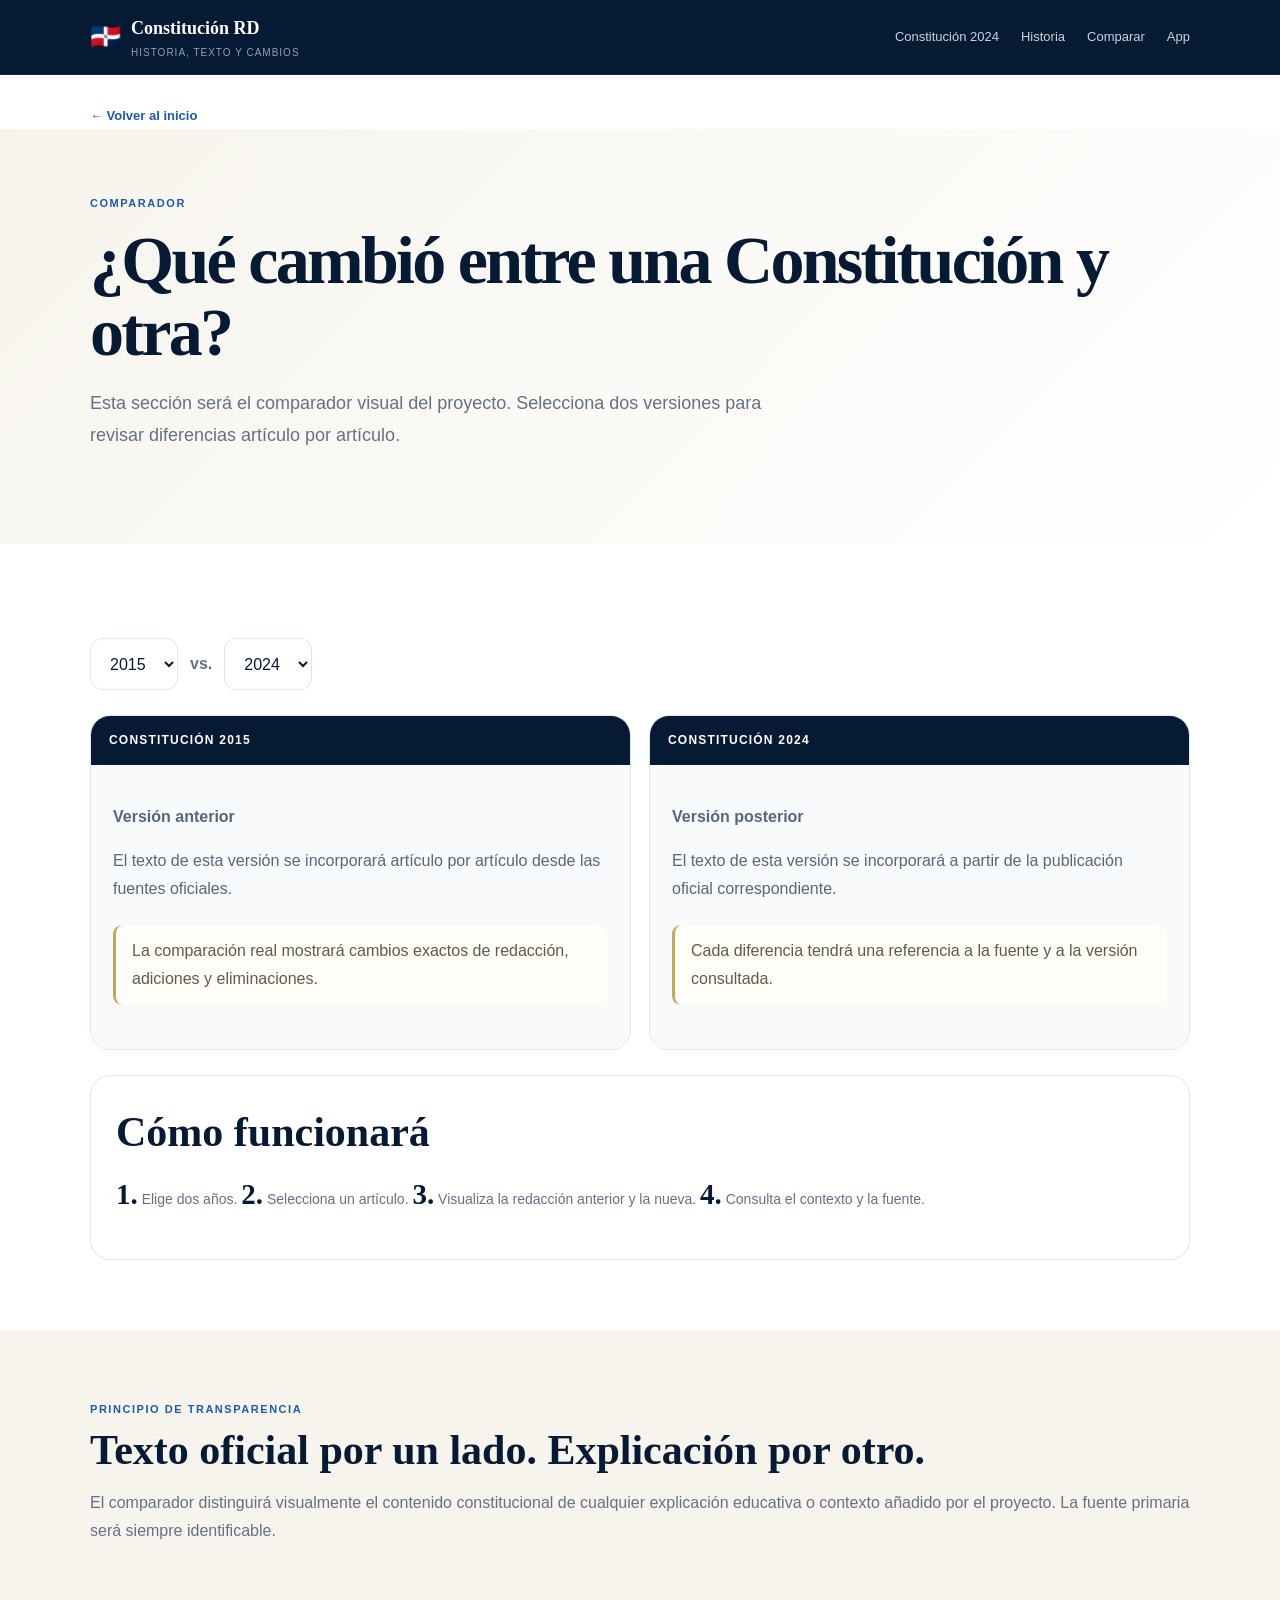
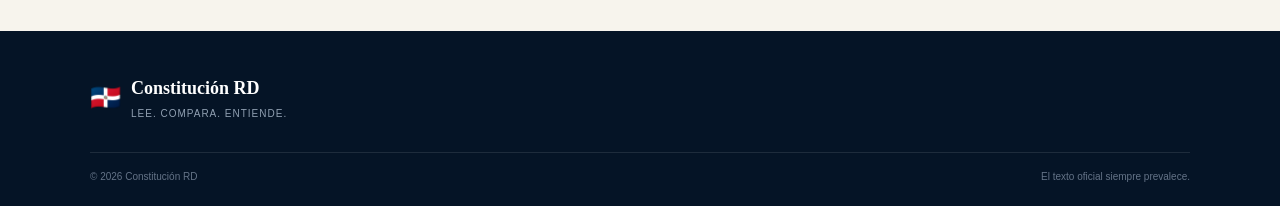
==== comparar/index.html @ 143927f1 "feat: add constitution comparison page" ====
<!doctype html><html lang="es"><head><meta charset="utf-8"><meta name="viewport" content="width=device-width,initial-scale=1"><meta name="description" content="Compara versiones de la Constitución dominicana y descubre cómo han cambiado sus artículos."><meta name="theme-color" content="#071a33"><link rel="icon" href="/favicon.svg"><link rel="manifest" href="/site.webmanifest"><link rel="stylesheet" href="/styles.css"><title>Comparar Constituciones | Constitución RD</title></head><body><header class="top"><div class="wrap bar"><a class="brand" href="/"><span class="flag">🇩🇴</span><span><strong>Constitución RD</strong><small>Historia, texto y cambios</small></span></a><nav class="nav"><a href="/constitucion/2024/">Constitución 2024</a><a href="/historia/">Historia</a><a href="/comparar/">Comparar</a><a href="/app/">App</a></nav></div></header><main><div class="wrap"><a class="back" href="/">← Volver al inicio</a></div><section class="hero"><div class="wrap"><div class="ey">Comparador</div><h1>¿Qué cambió entre una Constitución y otra?</h1><p>Esta sección será el comparador visual del proyecto. Selecciona dos versiones para revisar diferencias artículo por artículo.</p></div></section><section class="section"><div class="wrap"><div class="toolbar"><select class="select" id="a"><option>2015</option><option>2010</option><option>1994</option><option>1966</option><option>1963</option><option>1858</option><option>1844</option></select><span style="padding:12px 2px;font-weight:800;color:#667085">vs.</span><select class="select" id="b"><option>2024</option><option>2015</option><option>2010</option><option>1994</option><option>1966</option><option>1963</option><option>1858</option><option>1844</option></select></div><div class="compare"><article class="pane"><h3 id="ha">Constitución 2015</h3><div class="body"><p><strong>Versión anterior</strong></p><p>El texto de esta versión se incorporará artículo por artículo desde las fuentes oficiales.</p><div class="diffnote">La comparación real mostrará cambios exactos de redacción, adiciones y eliminaciones.</div></div></article><article class="pane"><h3 id="hb">Constitución 2024</h3><div class="body"><p><strong>Versión posterior</strong></p><p>El texto de esta versión se incorporará a partir de la publicación oficial correspondiente.</p><div class="diffnote">Cada diferencia tendrá una referencia a la fuente y a la versión consultada.</div></div></article></div><div class="card"><h2>Cómo funcionará</h2><p><strong>1.</strong> Elige dos años. <strong>2.</strong> Selecciona un artículo. <strong>3.</strong> Visualiza la redacción anterior y la nueva. <strong>4.</strong> Consulta el contexto y la fuente.</p></div></div></section><section class="section soft"><div class="wrap"><div class="ey">Principio de transparencia</div><h2>Texto oficial por un lado. Explicación por otro.</h2><p class="muted">El comparador distinguirá visualmente el contenido constitucional de cualquier explicación educativa o contexto añadido por el proyecto. La fuente primaria será siempre identificable.</p></div></section></main><footer class="footer"><div class="wrap"><div class="brand"><span class="flag">🇩🇴</span><span><strong>Constitución RD</strong><small>Lee. Compara. Entiende.</small></span></div><div class="footline"><span>© 2026 Constitución RD</span><span>El texto oficial siempre prevalece.</span></div></div></footer><script>const a=document.getElementById('a'),b=document.getElementById('b'),ha=document.getElementById('ha'),hb=document.getElementById('hb');function sync(){ha.textContent='Constitución '+a.value;hb.textContent='Constitución '+b.value}a.onchange=sync;b.onchange=sync;</script></body></html>
---- styles.css ----
:root{--n:#071a33;--b:#1e5aa8;--r:#c92334;--c:#f7f4ed;--i:#152033;--m:#667085;--l:#dfe5ec;--g:#c9a45b}*{box-sizing:border-box}html{scroll-behavior:smooth}body{margin:0;color:var(--i);font:16px/1.75 Arial,Helvetica,sans-serif;background:#fff}a{color:inherit}.wrap{width:min(1100px,calc(100% - 36px));margin:auto}.top{background:var(--n);color:#fff;border-bottom:1px solid rgba(255,255,255,.08)}.bar{height:74px;display:flex;align-items:center;gap:22px}.brand{display:flex;align-items:center;gap:10px;text-decoration:none;margin-right:auto}.brand .flag{font-size:25px}.brand strong{display:block;font-family:Georgia,serif;font-size:18px}.brand small{display:block;color:#91a0b2;font-size:10px;text-transform:uppercase;letter-spacing:.1em}.nav{display:flex;gap:22px;color:#cbd4df;font-size:13px}.nav a{text-decoration:none}.nav a:hover{color:#fff}.back{display:inline-flex;margin:30px 0 0;color:var(--b);font-weight:700;text-decoration:none;font-size:13px}.hero{padding:65px 0 75px;background:linear-gradient(135deg,#f7f4ed,#fff)}.ey{color:var(--b);text-transform:uppercase;letter-spacing:.14em;font-size:11px;font-weight:800}.hero h1{font:800 clamp(40px,6vw,68px)/1.05 Georgia,serif;letter-spacing:-.04em;margin:12px 0 20px;color:var(--n)}.hero p{max-width:720px;color:var(--m);font-size:18px}.actions{display:flex;gap:10px;flex-wrap:wrap;margin-top:25px}.btn{display:inline-flex;align-items:center;justify-content:center;text-decoration:none;border-radius:999px;padding:12px 18px;font-weight:800;font-size:13px}.primary{background:var(--r);color:#fff}.outline{border:1px solid var(--l);color:var(--n);background:#fff}.grid{display:grid;grid-template-columns:repeat(3,1fr);gap:16px;margin:44px 0 80px}.card{padding:25px;border:1px solid var(--l);border-radius:20px;background:#fff}.card strong{font-family:Georgia,serif;font-size:29px;color:var(--n)}.card h2{font:800 25px/1.15 Georgia,serif;margin:8px 0}.card p{color:var(--m);font-size:14px}.section{padding:70px 0}.soft{background:var(--c)}.section h2{font:800 42px/1.1 Georgia,serif;color:var(--n);margin:8px 0 12px}.muted{color:var(--m)}.source{display:flex;align-items:center;gap:18px;padding:20px;border:1px solid var(--l);border-radius:18px;text-decoration:none;margin:12px 0;background:#fff}.source .num{color:var(--r);font-weight:900;font-size:12px}.source strong{font-family:Georgia,serif;font-size:20px}.timeline{display:grid;gap:0;border-left:2px solid #ccd6e0;margin:35px 0 10px}.event{position:relative;padding:2px 0 34px 30px}.event:before{content:'';position:absolute;left:-9px;top:8px;width:14px;height:14px;border-radius:50%;background:var(--b);border:3px solid #fff}.event.current:before{background:var(--r)}.year{font:800 31px Georgia,serif;color:var(--n)}.event p{margin:4px 0 0;color:var(--m)}.toolbar{display:flex;gap:10px;flex-wrap:wrap;margin:24px 0}.select{padding:12px 15px;border:1px solid var(--l);border-radius:12px;background:#fff;font:inherit;color:var(--n)}.compare{display:grid;grid-template-columns:1fr 1fr;gap:18px;margin:25px 0}.pane{border-radius:20px;overflow:hidden;border:1px solid var(--l)}.pane h3{margin:0;padding:14px 18px;background:var(--n);color:#fff;font-size:12px;letter-spacing:.1em;text-transform:uppercase}.pane .body{padding:22px;background:#f8fafc;min-height:220px;color:#596679}.diffnote{border-left:3px solid var(--g);padding:12px 16px;background:#fffdf8;border-radius:9px;color:#5f5a4d;margin:22px 0}.phone{width:220px;height:405px;border:8px solid #13263d;border-radius:34px;background:#0b1828;padding:8px;box-shadow:0 24px 55px rgba(7,26,51,.2)}.phone .screen{height:100%;border-radius:24px;background:#f7f8fa;padding:18px}.mini{background:var(--n);color:#fff;border-radius:15px;padding:16px;margin-top:25px}.mini small{font-size:8px;opacity:.7}.mini b{display:block;font:800 37px Georgia,serif}.appgrid{display:grid;grid-template-columns:1fr 300px;gap:60px;align-items:center}.footer{background:#051426;color:#fff;padding:42px 0 20px}.footer p,.footer a{color:#8190a4;font-size:12px}.footline{border-top:1px solid rgba(255,255,255,.1);padding-top:15px;margin-top:30px;display:flex;justify-content:space-between;font-size:10px;color:#647387}@media(max-width:800px){.nav{display:none}.grid,.compare,.appgrid{grid-template-columns:1fr}.hero{padding-top:45px}.section{padding:55px 0}.section h2{font-size:35px}.phone{justify-self:center}}
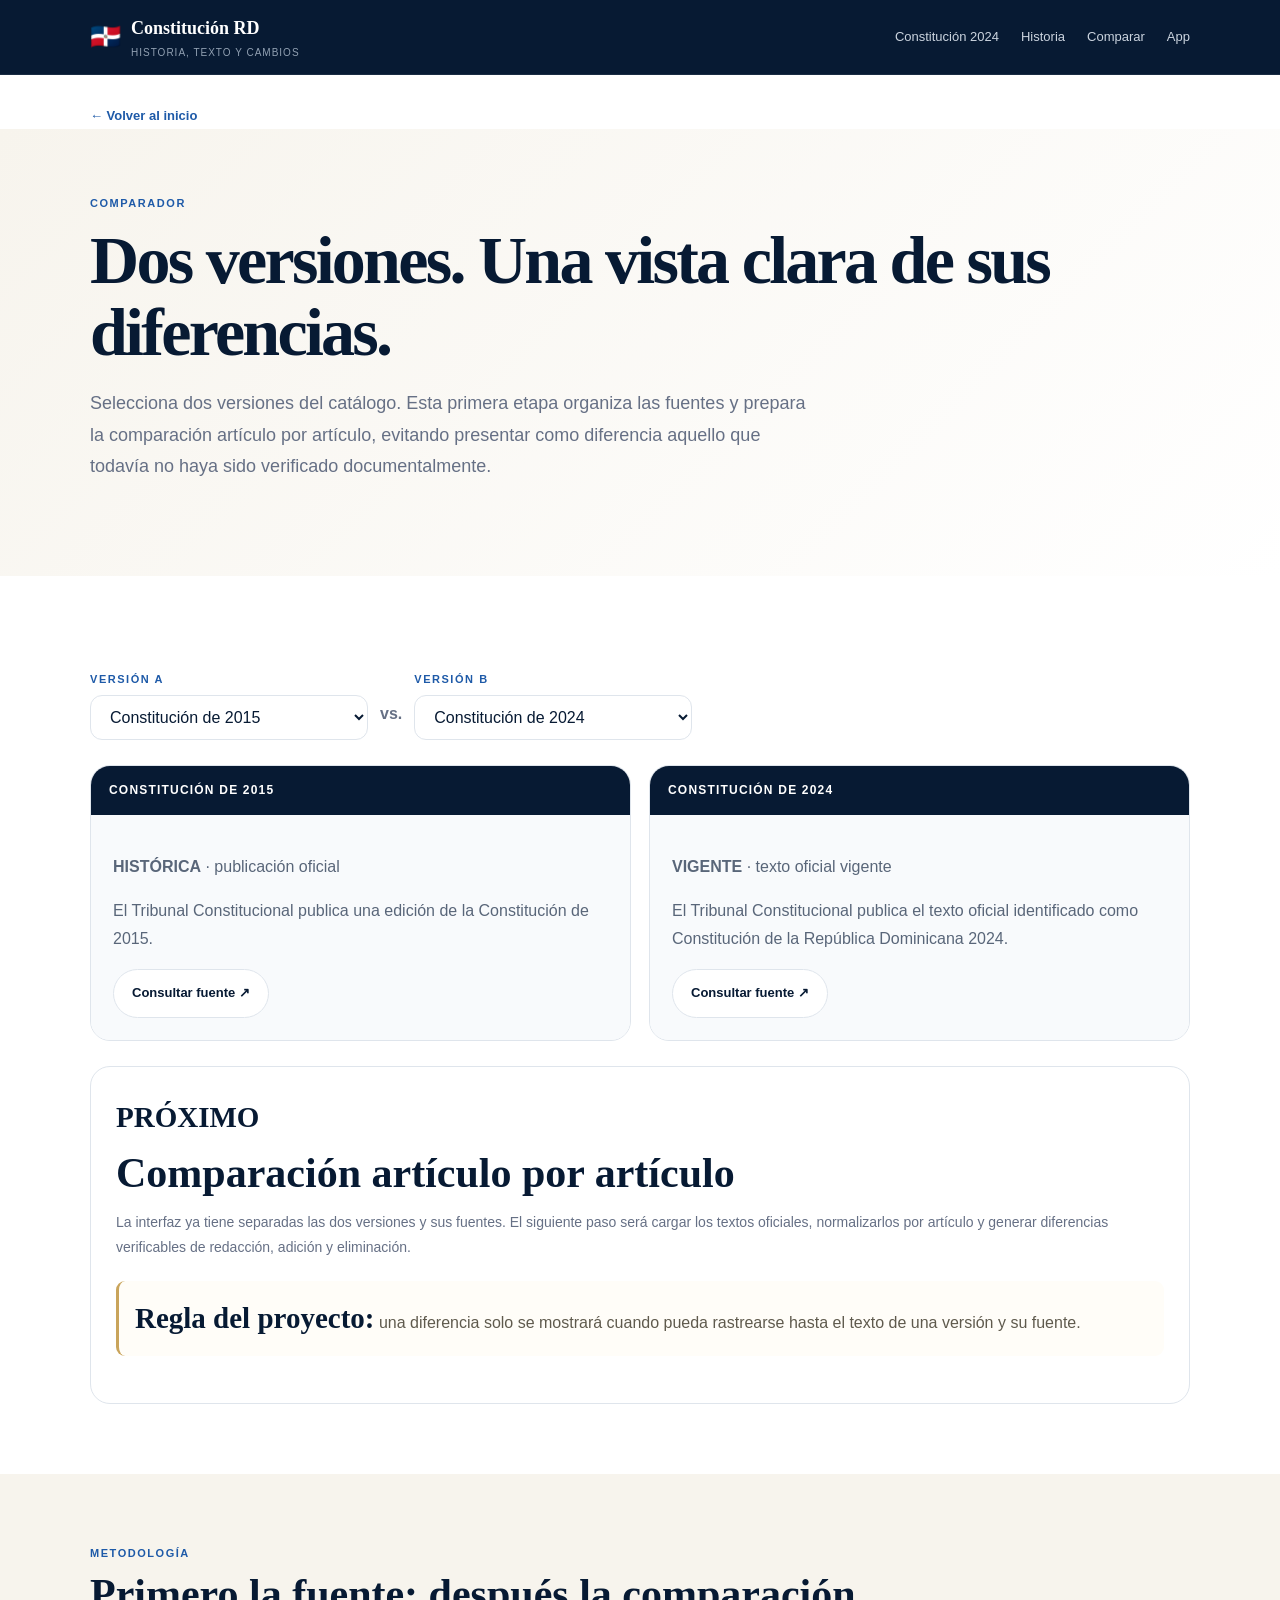
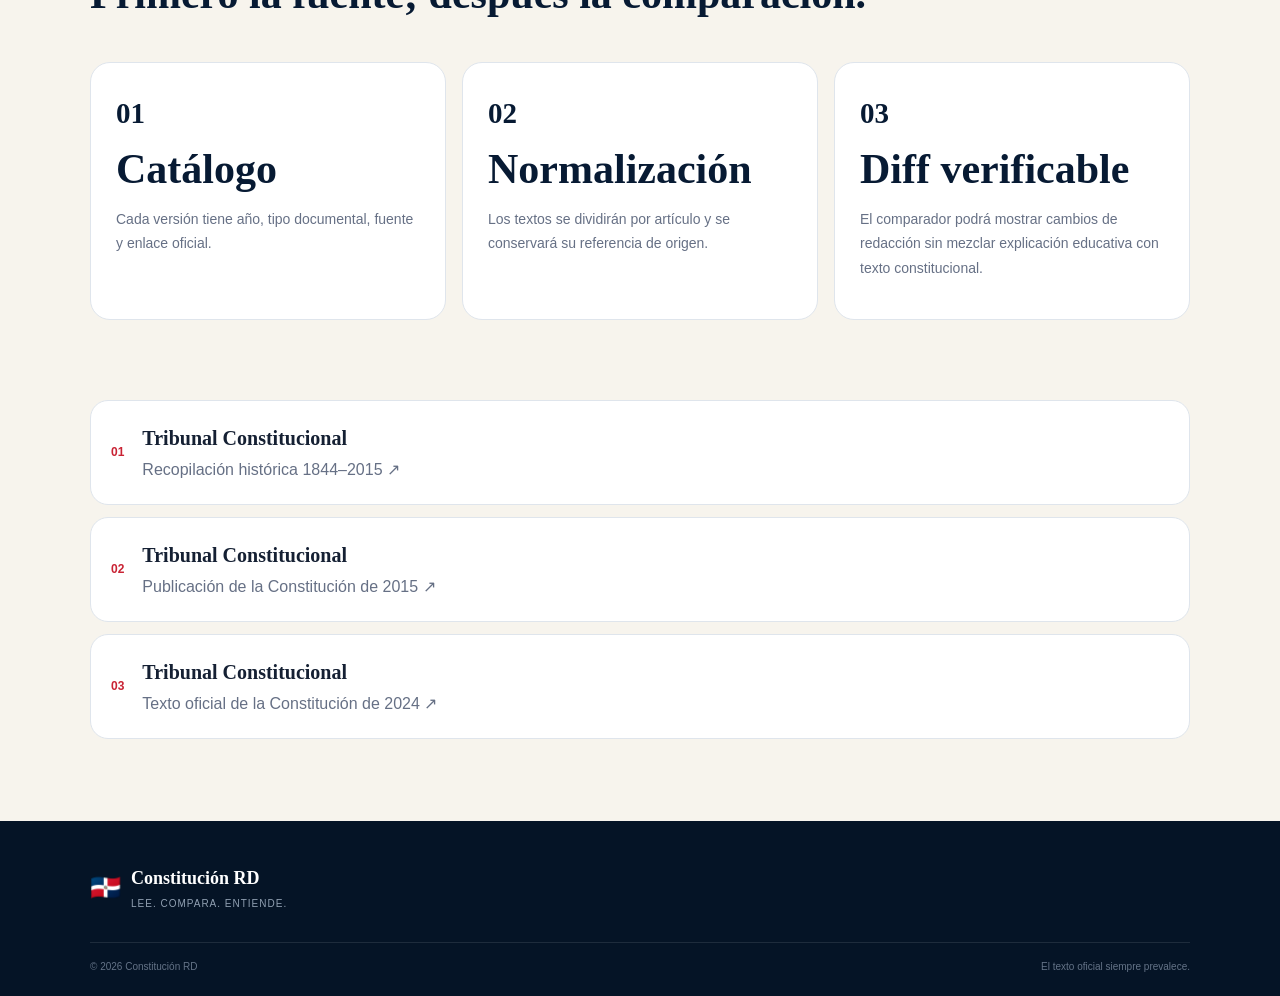
==== commit f0f92c3d: "Conectar comparador al catálogo de versiones" ====
--- a/comparar/index.html
+++ b/comparar/index.html
@@ -1 +1 @@
-<!doctype html><html lang="es"><head><meta charset="utf-8"><meta name="viewport" content="width=device-width,initial-scale=1"><meta name="description" content="Compara versiones de la Constitución dominicana y descubre cómo han cambiado sus artículos."><meta name="theme-color" content="#071a33"><link rel="icon" href="/favicon.svg"><link rel="manifest" href="/site.webmanifest"><link rel="stylesheet" href="/styles.css"><title>Comparar Constituciones | Constitución RD</title></head><body><header class="top"><div class="wrap bar"><a class="brand" href="/"><span class="flag">🇩🇴</span><span><strong>Constitución RD</strong><small>Historia, texto y cambios</small></span></a><nav class="nav"><a href="/constitucion/2024/">Constitución 2024</a><a href="/historia/">Historia</a><a href="/comparar/">Comparar</a><a href="/app/">App</a></nav></div></header><main><div class="wrap"><a class="back" href="/">← Volver al inicio</a></div><section class="hero"><div class="wrap"><div class="ey">Comparador</div><h1>¿Qué cambió entre una Constitución y otra?</h1><p>Esta sección será el comparador visual del proyecto. Selecciona dos versiones para revisar diferencias artículo por artículo.</p></div></section><section class="section"><div class="wrap"><div class="toolbar"><select class="select" id="a"><option>2015</option><option>2010</option><option>1994</option><option>1966</option><option>1963</option><option>1858</option><option>1844</option></select><span style="padding:12px 2px;font-weight:800;color:#667085">vs.</span><select class="select" id="b"><option>2024</option><option>2015</option><option>2010</option><option>1994</option><option>1966</option><option>1963</option><option>1858</option><option>1844</option></select></div><div class="compare"><article class="pane"><h3 id="ha">Constitución 2015</h3><div class="body"><p><strong>Versión anterior</strong></p><p>El texto de esta versión se incorporará artículo por artículo desde las fuentes oficiales.</p><div class="diffnote">La comparación real mostrará cambios exactos de redacción, adiciones y eliminaciones.</div></div></article><article class="pane"><h3 id="hb">Constitución 2024</h3><div class="body"><p><strong>Versión posterior</strong></p><p>El texto de esta versión se incorporará a partir de la publicación oficial correspondiente.</p><div class="diffnote">Cada diferencia tendrá una referencia a la fuente y a la versión consultada.</div></div></article></div><div class="card"><h2>Cómo funcionará</h2><p><strong>1.</strong> Elige dos años. <strong>2.</strong> Selecciona un artículo. <strong>3.</strong> Visualiza la redacción anterior y la nueva. <strong>4.</strong> Consulta el contexto y la fuente.</p></div></div></section><section class="section soft"><div class="wrap"><div class="ey">Principio de transparencia</div><h2>Texto oficial por un lado. Explicación por otro.</h2><p class="muted">El comparador distinguirá visualmente el contenido constitucional de cualquier explicación educativa o contexto añadido por el proyecto. La fuente primaria será siempre identificable.</p></div></section></main><footer class="footer"><div class="wrap"><div class="brand"><span class="flag">🇩🇴</span><span><strong>Constitución RD</strong><small>Lee. Compara. Entiende.</small></span></div><div class="footline"><span>© 2026 Constitución RD</span><span>El texto oficial siempre prevalece.</span></div></div></footer><script>const a=document.getElementById('a'),b=document.getElementById('b'),ha=document.getElementById('ha'),hb=document.getElementById('hb');function sync(){ha.textContent='Constitución '+a.value;hb.textContent='Constitución '+b.value}a.onchange=sync;b.onchange=sync;</script></body></html>+<!doctype html><html lang="es"><head><meta charset="utf-8"><meta name="viewport" content="width=device-width,initial-scale=1"><meta name="description" content="Compara versiones de la Constitución dominicana y consulta sus fuentes oficiales."><meta name="theme-color" content="#071a33"><link rel="icon" href="/favicon.svg"><link rel="manifest" href="/site.webmanifest"><link rel="stylesheet" href="/styles.css"><title>Comparar Constituciones | Constitución RD</title></head><body><header class="top"><div class="wrap bar"><a class="brand" href="/"><span class="flag">🇩🇴</span><span><strong>Constitución RD</strong><small>Historia, texto y cambios</small></span></a><nav class="nav"><a href="/constitucion/2024/">Constitución 2024</a><a href="/historia/">Historia</a><a href="/comparar/">Comparar</a><a href="/app/">App</a></nav></div></header><main><div class="wrap"><a class="back" href="/">← Volver al inicio</a></div><section class="hero"><div class="wrap"><div class="ey">Comparador</div><h1>Dos versiones. Una vista clara de sus diferencias.</h1><p>Selecciona dos versiones del catálogo. Esta primera etapa organiza las fuentes y prepara la comparación artículo por artículo, evitando presentar como diferencia aquello que todavía no haya sido verificado documentalmente.</p></div></section><section class="section"><div class="wrap"><div class="toolbar"><label><span class="ey" style="display:block;margin-bottom:6px">Versión A</span><select class="select" id="a" aria-label="Versión A"></select></label><span style="align-self:end;padding:12px 2px;font-weight:800;color:#667085">vs.</span><label><span class="ey" style="display:block;margin-bottom:6px">Versión B</span><select class="select" id="b" aria-label="Versión B"></select></label></div><div id="loading" class="diffnote">Cargando catálogo de versiones…</div><div id="compare" class="compare" hidden><article class="pane"><h3 id="ha">Constitución</h3><div class="body"><p id="ma"></p><p id="da"></p><a id="sa" class="btn outline" target="_blank" rel="noreferrer">Consultar fuente ↗</a></div></article><article class="pane"><h3 id="hb">Constitución</h3><div class="body"><p id="mb"></p><p id="db"></p><a id="sb" class="btn outline" target="_blank" rel="noreferrer">Consultar fuente ↗</a></div></article></div><section class="card" id="next" hidden><strong>PRÓXIMO</strong><h2>Comparación artículo por artículo</h2><p>La interfaz ya tiene separadas las dos versiones y sus fuentes. El siguiente paso será cargar los textos oficiales, normalizarlos por artículo y generar diferencias verificables de redacción, adición y eliminación.</p><div class="diffnote"><strong>Regla del proyecto:</strong> una diferencia solo se mostrará cuando pueda rastrearse hasta el texto de una versión y su fuente.</div></section></div></section><section class="section soft"><div class="wrap"><div class="ey">Metodología</div><h2>Primero la fuente; después la comparación.</h2><div class="grid"><article class="card"><strong>01</strong><h2>Catálogo</h2><p>Cada versión tiene año, tipo documental, fuente y enlace oficial.</p></article><article class="card"><strong>02</strong><h2>Normalización</h2><p>Los textos se dividirán por artículo y se conservará su referencia de origen.</p></article><article class="card"><strong>03</strong><h2>Diff verificable</h2><p>El comparador podrá mostrar cambios de redacción sin mezclar explicación educativa con texto constitucional.</p></article></div><a class="source" href="https://tribunalconstitucional.gob.do/cec/publicaciones/la-constituci%C3%B3n-dominicana-y-sus-reformas-1844-2015-tomo-1/" target="_blank" rel="noreferrer"><span class="num">01</span><span><strong>Tribunal Constitucional</strong><br><span class="muted">Recopilación histórica 1844–2015 ↗</span></span></a><a class="source" href="https://www.tribunalconstitucional.gob.do/cec/publicaciones/constituci%C3%B3n-de-la-rep%C3%BAblica-dominicana-2015/" target="_blank" rel="noreferrer"><span class="num">02</span><span><strong>Tribunal Constitucional</strong><br><span class="muted">Publicación de la Constitución de 2015 ↗</span></span></a><a class="source" href="https://tribunalconstitucional.gob.do/transparencia/base-legal-de-la-instituci%C3%B3n/constituci%C3%B3n-de-la-rep%C3%BAblica-dominicana/" target="_blank" rel="noreferrer"><span class="num">03</span><span><strong>Tribunal Constitucional</strong><br><span class="muted">Texto oficial de la Constitución de 2024 ↗</span></span></a></div></section></main><footer class="footer"><div class="wrap"><div class="brand"><span class="flag">🇩🇴</span><span><strong>Constitución RD</strong><small>Lee. Compara. Entiende.</small></span></div><div class="footline"><span>© 2026 Constitución RD</span><span>El texto oficial siempre prevalece.</span></div></div></footer><script>const a=document.getElementById('a'),b=document.getElementById('b'),loading=document.getElementById('loading'),compare=document.getElementById('compare'),next=document.getElementById('next');const el={ha:document.getElementById('ha'),hb:document.getElementById('hb'),ma:document.getElementById('ma'),mb:document.getElementById('mb'),da:document.getElementById('da'),db:document.getElementById('db'),sa:document.getElementById('sa'),sb:document.getElementById('sb')};let versions=[];function option(v){const o=document.createElement('option');o.value=v.year;o.textContent=v.label;return o}function get(y){return versions.find(v=>String(v.year)===String(y))}function render(){const va=get(a.value),vb=get(b.value);el.ha.textContent=va.label;el.hb.textContent=vb.label;el.ma.innerHTML='<strong>'+va.status.toUpperCase()+'</strong> · '+va.sourceType;el.mb.innerHTML='<strong>'+vb.status.toUpperCase()+'</strong> · '+vb.sourceType;el.da.textContent=va.detail;el.db.textContent=vb.detail;el.sa.href=va.sourceUrl;el.sb.href=vb.sourceUrl}fetch('/data/constituciones.json').then(r=>{if(!r.ok)throw new Error('catalog');return r.json()}).then(data=>{versions=data;data.forEach(v=>{a.appendChild(option(v));b.appendChild(option(v))});a.value='2015';b.value='2024';[a,b].forEach(s=>s.addEventListener('change',render));loading.hidden=true;compare.hidden=false;next.hidden=false;render()}).catch(()=>{loading.textContent='No se pudo cargar el catálogo. Revisa /data/constituciones.json y vuelve a intentarlo.'});</script></body></html>
--- a/styles.css
+++ b/styles.css
@@ -1 +1 @@
-:root{--n:#071a33;--b:#1e5aa8;--r:#c92334;--c:#f7f4ed;--i:#152033;--m:#667085;--l:#dfe5ec;--g:#c9a45b}*{box-sizing:border-box}html{scroll-behavior:smooth}body{margin:0;color:var(--i);font:16px/1.75 Arial,Helvetica,sans-serif;background:#fff}a{color:inherit}.wrap{width:min(1100px,calc(100% - 36px));margin:auto}.top{background:var(--n);color:#fff;border-bottom:1px solid rgba(255,255,255,.08)}.bar{height:74px;display:flex;align-items:center;gap:22px}.brand{display:flex;align-items:center;gap:10px;text-decoration:none;margin-right:auto}.brand .flag{font-size:25px}.brand strong{display:block;font-family:Georgia,serif;font-size:18px}.brand small{display:block;color:#91a0b2;font-size:10px;text-transform:uppercase;letter-spacing:.1em}.nav{display:flex;gap:22px;color:#cbd4df;font-size:13px}.nav a{text-decoration:none}.nav a:hover{color:#fff}.back{display:inline-flex;margin:30px 0 0;color:var(--b);font-weight:700;text-decoration:none;font-size:13px}.hero{padding:65px 0 75px;background:linear-gradient(135deg,#f7f4ed,#fff)}.ey{color:var(--b);text-transform:uppercase;letter-spacing:.14em;font-size:11px;font-weight:800}.hero h1{font:800 clamp(40px,6vw,68px)/1.05 Georgia,serif;letter-spacing:-.04em;margin:12px 0 20px;color:var(--n)}.hero p{max-width:720px;color:var(--m);font-size:18px}.actions{display:flex;gap:10px;flex-wrap:wrap;margin-top:25px}.btn{display:inline-flex;align-items:center;justify-content:center;text-decoration:none;border-radius:999px;padding:12px 18px;font-weight:800;font-size:13px}.primary{background:var(--r);color:#fff}.outline{border:1px solid var(--l);color:var(--n);background:#fff}.grid{display:grid;grid-template-columns:repeat(3,1fr);gap:16px;margin:44px 0 80px}.card{padding:25px;border:1px solid var(--l);border-radius:20px;background:#fff}.card strong{font-family:Georgia,serif;font-size:29px;color:var(--n)}.card h2{font:800 25px/1.15 Georgia,serif;margin:8px 0}.card p{color:var(--m);font-size:14px}.section{padding:70px 0}.soft{background:var(--c)}.section h2{font:800 42px/1.1 Georgia,serif;color:var(--n);margin:8px 0 12px}.muted{color:var(--m)}.source{display:flex;align-items:center;gap:18px;padding:20px;border:1px solid var(--l);border-radius:18px;text-decoration:none;margin:12px 0;background:#fff}.source .num{color:var(--r);font-weight:900;font-size:12px}.source strong{font-family:Georgia,serif;font-size:20px}.timeline{display:grid;gap:0;border-left:2px solid #ccd6e0;margin:35px 0 10px}.event{position:relative;padding:2px 0 34px 30px}.event:before{content:'';position:absolute;left:-9px;top:8px;width:14px;height:14px;border-radius:50%;background:var(--b);border:3px solid #fff}.event.current:before{background:var(--r)}.year{font:800 31px Georgia,serif;color:var(--n)}.event p{margin:4px 0 0;color:var(--m)}.toolbar{display:flex;gap:10px;flex-wrap:wrap;margin:24px 0}.select{padding:12px 15px;border:1px solid var(--l);border-radius:12px;background:#fff;font:inherit;color:var(--n)}.compare{display:grid;grid-template-columns:1fr 1fr;gap:18px;margin:25px 0}.pane{border-radius:20px;overflow:hidden;border:1px solid var(--l)}.pane h3{margin:0;padding:14px 18px;background:var(--n);color:#fff;font-size:12px;letter-spacing:.1em;text-transform:uppercase}.pane .body{padding:22px;background:#f8fafc;min-height:220px;color:#596679}.diffnote{border-left:3px solid var(--g);padding:12px 16px;background:#fffdf8;border-radius:9px;color:#5f5a4d;margin:22px 0}.phone{width:220px;height:405px;border:8px solid #13263d;border-radius:34px;background:#0b1828;padding:8px;box-shadow:0 24px 55px rgba(7,26,51,.2)}.phone .screen{height:100%;border-radius:24px;background:#f7f8fa;padding:18px}.mini{background:var(--n);color:#fff;border-radius:15px;padding:16px;margin-top:25px}.mini small{font-size:8px;opacity:.7}.mini b{display:block;font:800 37px Georgia,serif}.appgrid{display:grid;grid-template-columns:1fr 300px;gap:60px;align-items:center}.footer{background:#051426;color:#fff;padding:42px 0 20px}.footer p,.footer a{color:#8190a4;font-size:12px}.footline{border-top:1px solid rgba(255,255,255,.1);padding-top:15px;margin-top:30px;display:flex;justify-content:space-between;font-size:10px;color:#647387}@media(max-width:800px){.nav{display:none}.grid,.compare,.appgrid{grid-template-columns:1fr}.hero{padding-top:45px}.section{padding:55px 0}.section h2{font-size:35px}.phone{justify-self:center}}+:root{--n:#071a33;--b:#1e5aa8;--r:#c92334;--c:#f7f4ed;--i:#152033;--m:#667085;--l:#dfe5ec;--g:#c9a45b}*{box-sizing:border-box}html{scroll-behavior:smooth}body{margin:0;color:var(--i);font:16px/1.75 Arial,Helvetica,sans-serif;background:#fff}a{color:inherit}.wrap{width:min(1100px,calc(100% - 36px));margin:auto}.top{background:var(--n);color:#fff;border-bottom:1px solid rgba(255,255,255,.08)}.bar{height:74px;display:flex;align-items:center;gap:22px}.brand{display:flex;align-items:center;gap:10px;text-decoration:none;margin-right:auto}.brand .flag{font-size:25px}.brand strong{display:block;font-family:Georgia,serif;font-size:18px}.brand small{display:block;color:#91a0b2;font-size:10px;text-transform:uppercase;letter-spacing:.1em}.nav{display:flex;gap:22px;color:#cbd4df;font-size:13px}.nav a{text-decoration:none}.nav a:hover{color:#fff}.back{display:inline-flex;margin:30px 0 0;color:var(--b);font-weight:700;text-decoration:none;font-size:13px}.hero{padding:65px 0 75px;background:linear-gradient(135deg,#f7f4ed,#fff)}.ey{color:var(--b);text-transform:uppercase;letter-spacing:.14em;font-size:11px;font-weight:800}.hero h1{font:800 clamp(40px,6vw,68px)/1.05 Georgia,serif;letter-spacing:-.04em;margin:12px 0 20px;color:var(--n)}.hero p{max-width:720px;color:var(--m);font-size:18px}.actions{display:flex;gap:10px;flex-wrap:wrap;margin-top:25px}.btn{display:inline-flex;align-items:center;justify-content:center;text-decoration:none;border-radius:999px;padding:12px 18px;font-weight:800;font-size:13px}.primary{background:var(--r);color:#fff}.outline{border:1px solid var(--l);color:var(--n);background:#fff}.grid{display:grid;grid-template-columns:repeat(3,1fr);gap:16px;margin:44px 0 80px}.card{padding:25px;border:1px solid var(--l);border-radius:20px;background:#fff}.card strong{font-family:Georgia,serif;font-size:29px;color:var(--n)}.card h2{font:800 25px/1.15 Georgia,serif;margin:8px 0}.card p{color:var(--m);font-size:14px}.section{padding:70px 0}.soft{background:var(--c)}.section h2{font:800 42px/1.1 Georgia,serif;color:var(--n);margin:8px 0 12px}.muted{color:var(--m)}.source{display:flex;align-items:center;gap:18px;padding:20px;border:1px solid var(--l);border-radius:18px;text-decoration:none;margin:12px 0;background:#fff}.source .num{color:var(--r);font-weight:900;font-size:12px}.source strong{font-family:Georgia,serif;font-size:20px}.timeline{display:grid;gap:0;border-left:2px solid #ccd6e0;margin:35px 0 10px}.event{position:relative;padding:2px 0 34px 30px}.event:before{content:'';position:absolute;left:-9px;top:8px;width:14px;height:14px;border-radius:50%;background:var(--b);border:3px solid #fff}.event.current:before{background:var(--r)}.year{font:800 31px Georgia,serif;color:var(--n)}.event p{margin:4px 0 0;color:var(--m)}.event a:not(.btn){display:inline-block;margin-top:8px;color:var(--b);font-weight:800;font-size:12px;text-decoration:none}.event .actions{margin-top:14px}.toolbar{display:flex;gap:10px;flex-wrap:wrap;margin:24px 0}.select{padding:12px 15px;border:1px solid var(--l);border-radius:12px;background:#fff;font:inherit;color:var(--n)}.filter{cursor:pointer}.filter.active{background:var(--n);border-color:var(--n);color:#fff}.compare{display:grid;grid-template-columns:1fr 1fr;gap:18px;margin:25px 0}.pane{border-radius:20px;overflow:hidden;border:1px solid var(--l)}.pane h3{margin:0;padding:14px 18px;background:var(--n);color:#fff;font-size:12px;letter-spacing:.1em;text-transform:uppercase}.pane .body{padding:22px;background:#f8fafc;min-height:220px;color:#596679}.diffnote{border-left:3px solid var(--g);padding:12px 16px;background:#fffdf8;border-radius:9px;color:#5f5a4d;margin:22px 0}.phone{width:220px;height:405px;border:8px solid #13263d;border-radius:34px;background:#0b1828;padding:8px;box-shadow:0 24px 55px rgba(7,26,51,.2)}.phone .screen{height:100%;border-radius:24px;background:#f7f8fa;padding:18px}.mini{background:var(--n);color:#fff;border-radius:15px;padding:16px;margin-top:25px}.mini small{font-size:8px;opacity:.7}.mini b{display:block;font:800 37px Georgia,serif}.appgrid{display:grid;grid-template-columns:1fr 300px;gap:60px;align-items:center}.footer{background:#051426;color:#fff;padding:42px 0 20px}.footer p,.footer a{color:#8190a4;font-size:12px}.footline{border-top:1px solid rgba(255,255,255,.1);padding-top:15px;margin-top:30px;display:flex;justify-content:space-between;font-size:10px;color:#647387}@media(max-width:800px){.nav{display:none}.grid,.compare,.appgrid{grid-template-columns:1fr}.hero{padding-top:45px}.section{padding:55px 0}.section h2{font-size:35px}.phone{justify-self:center}}
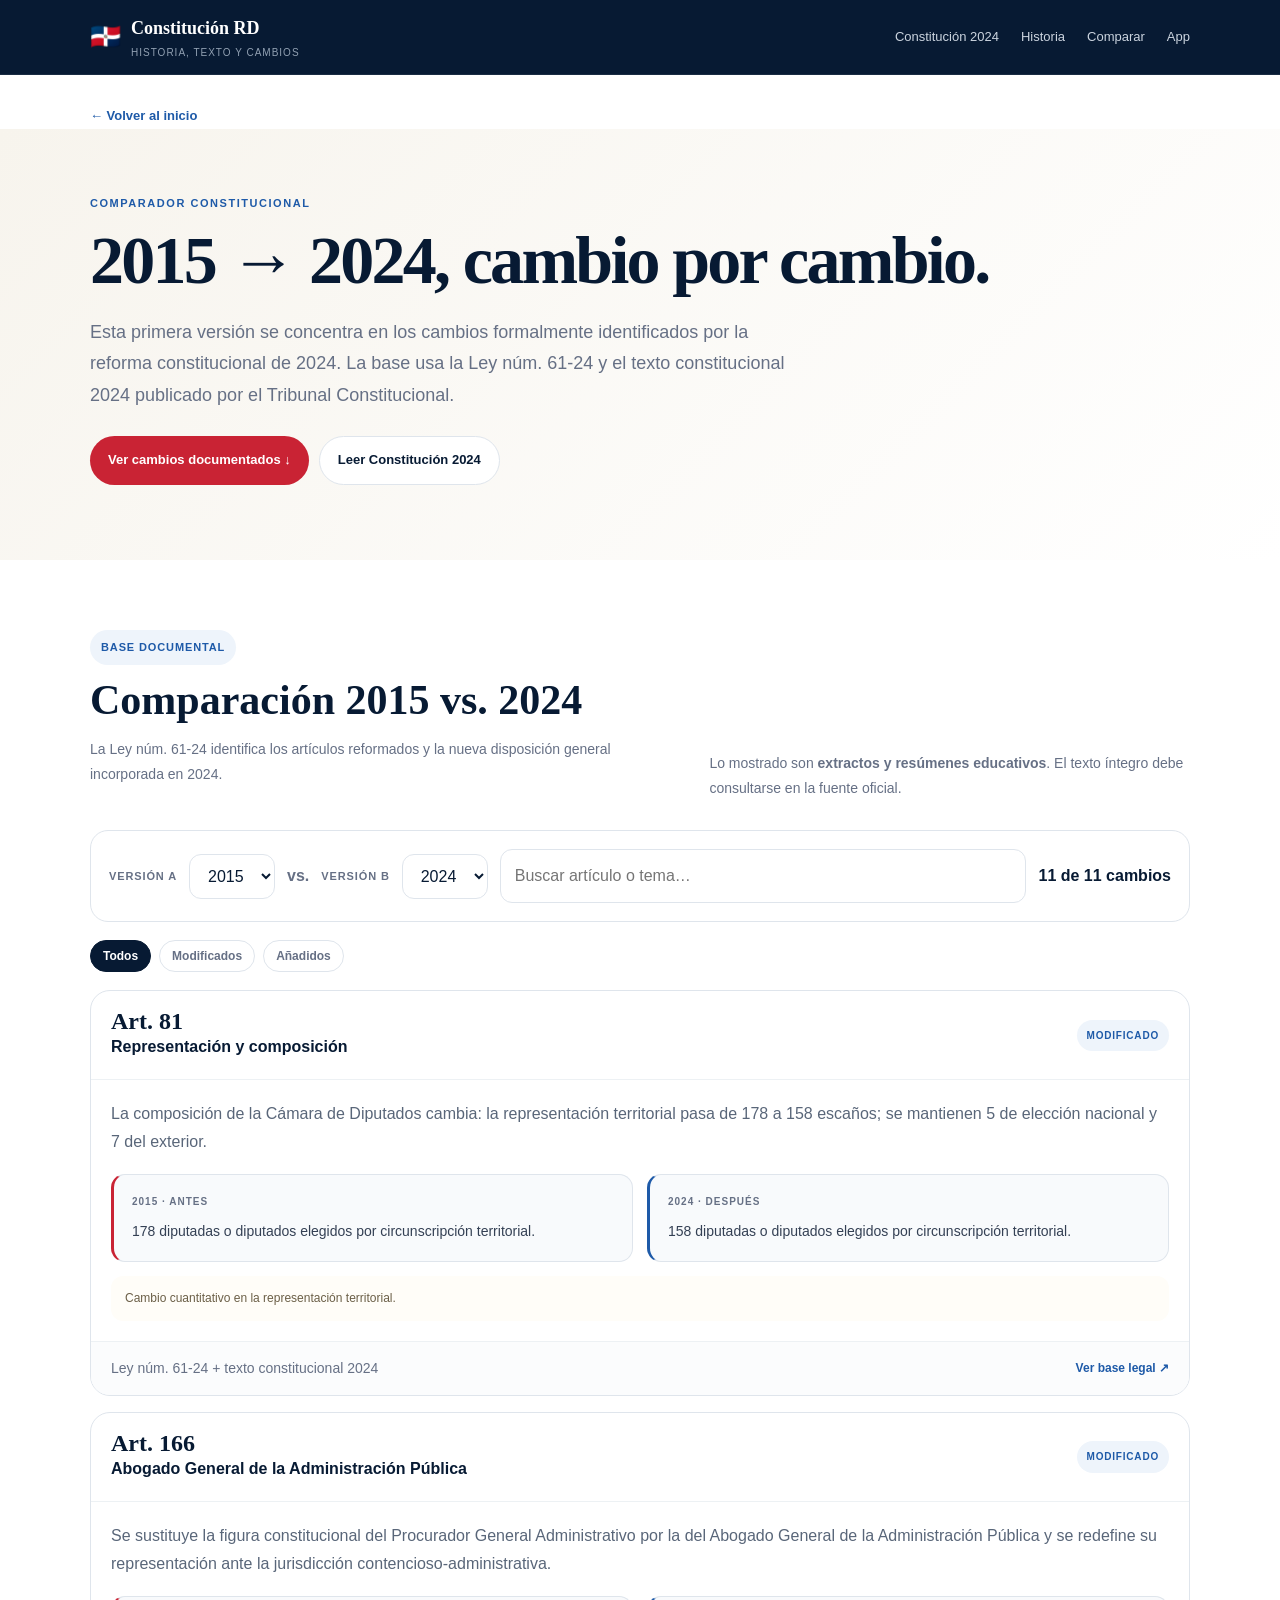
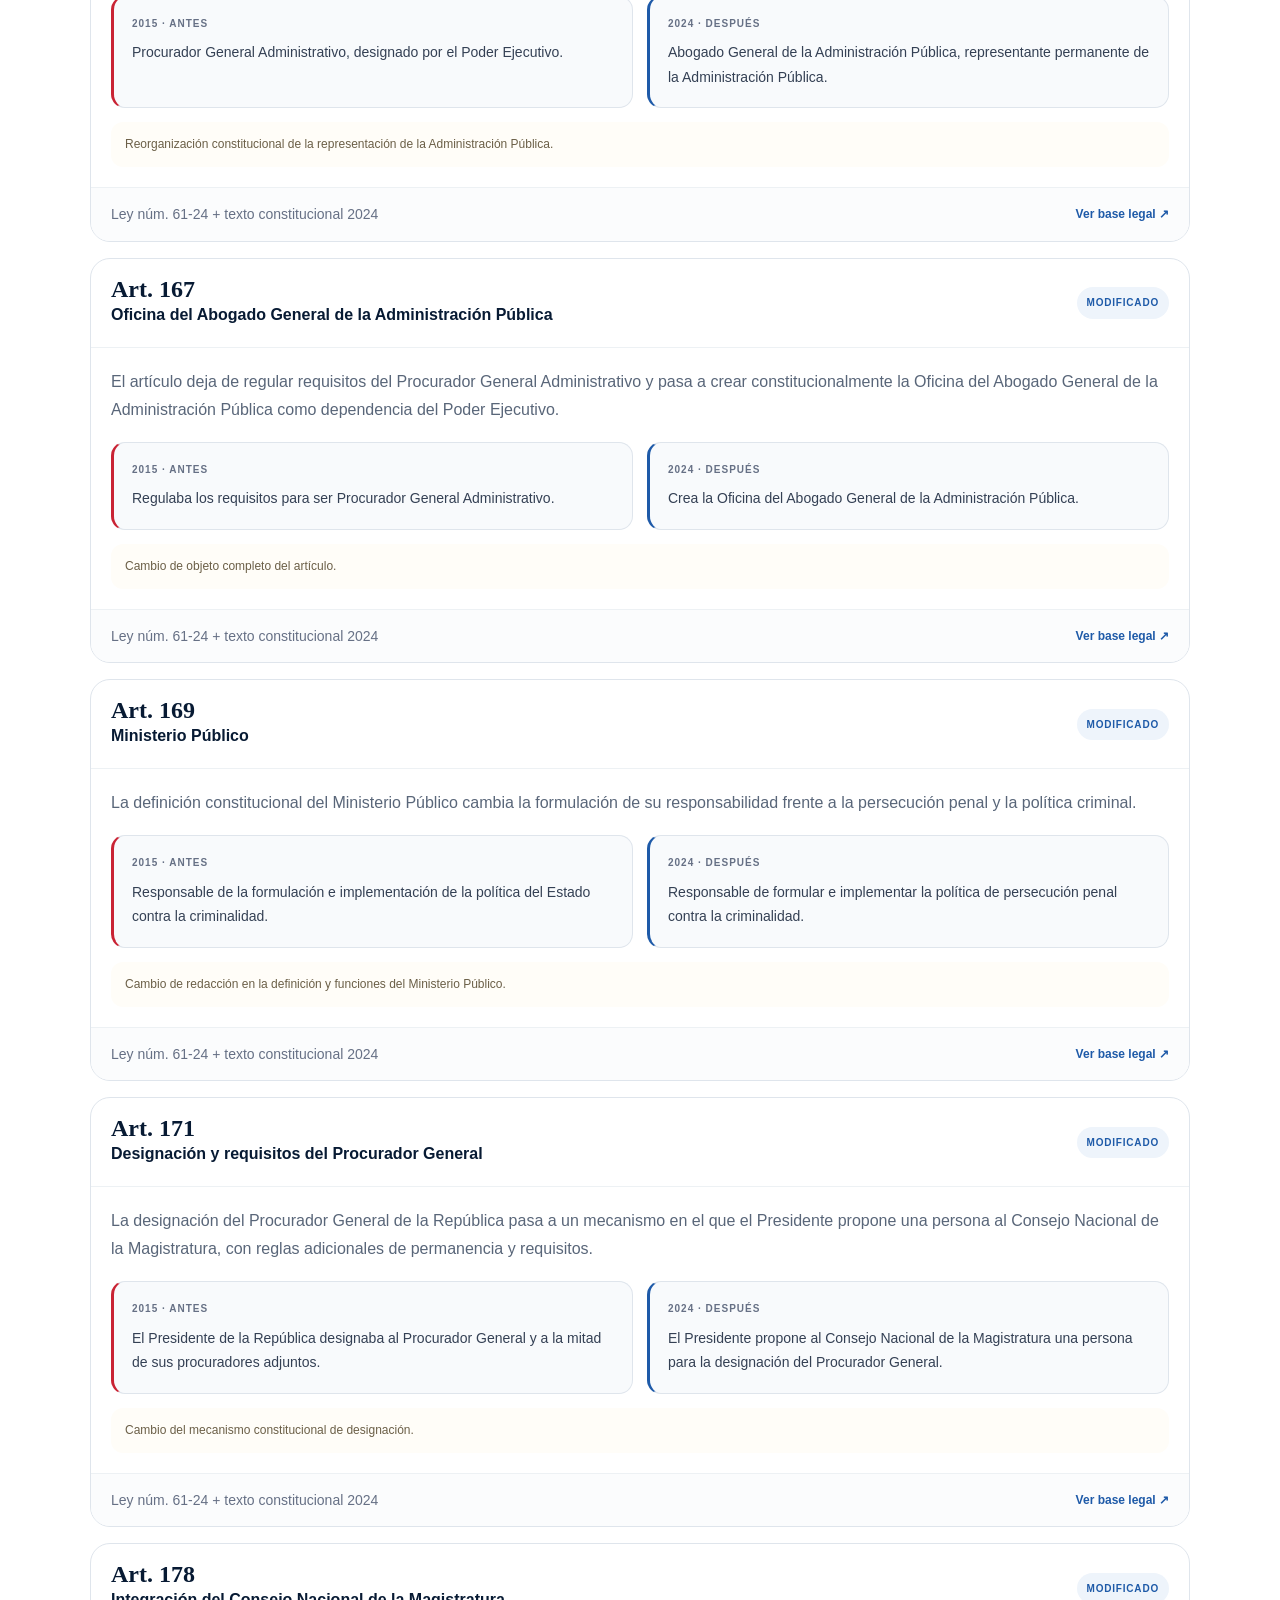
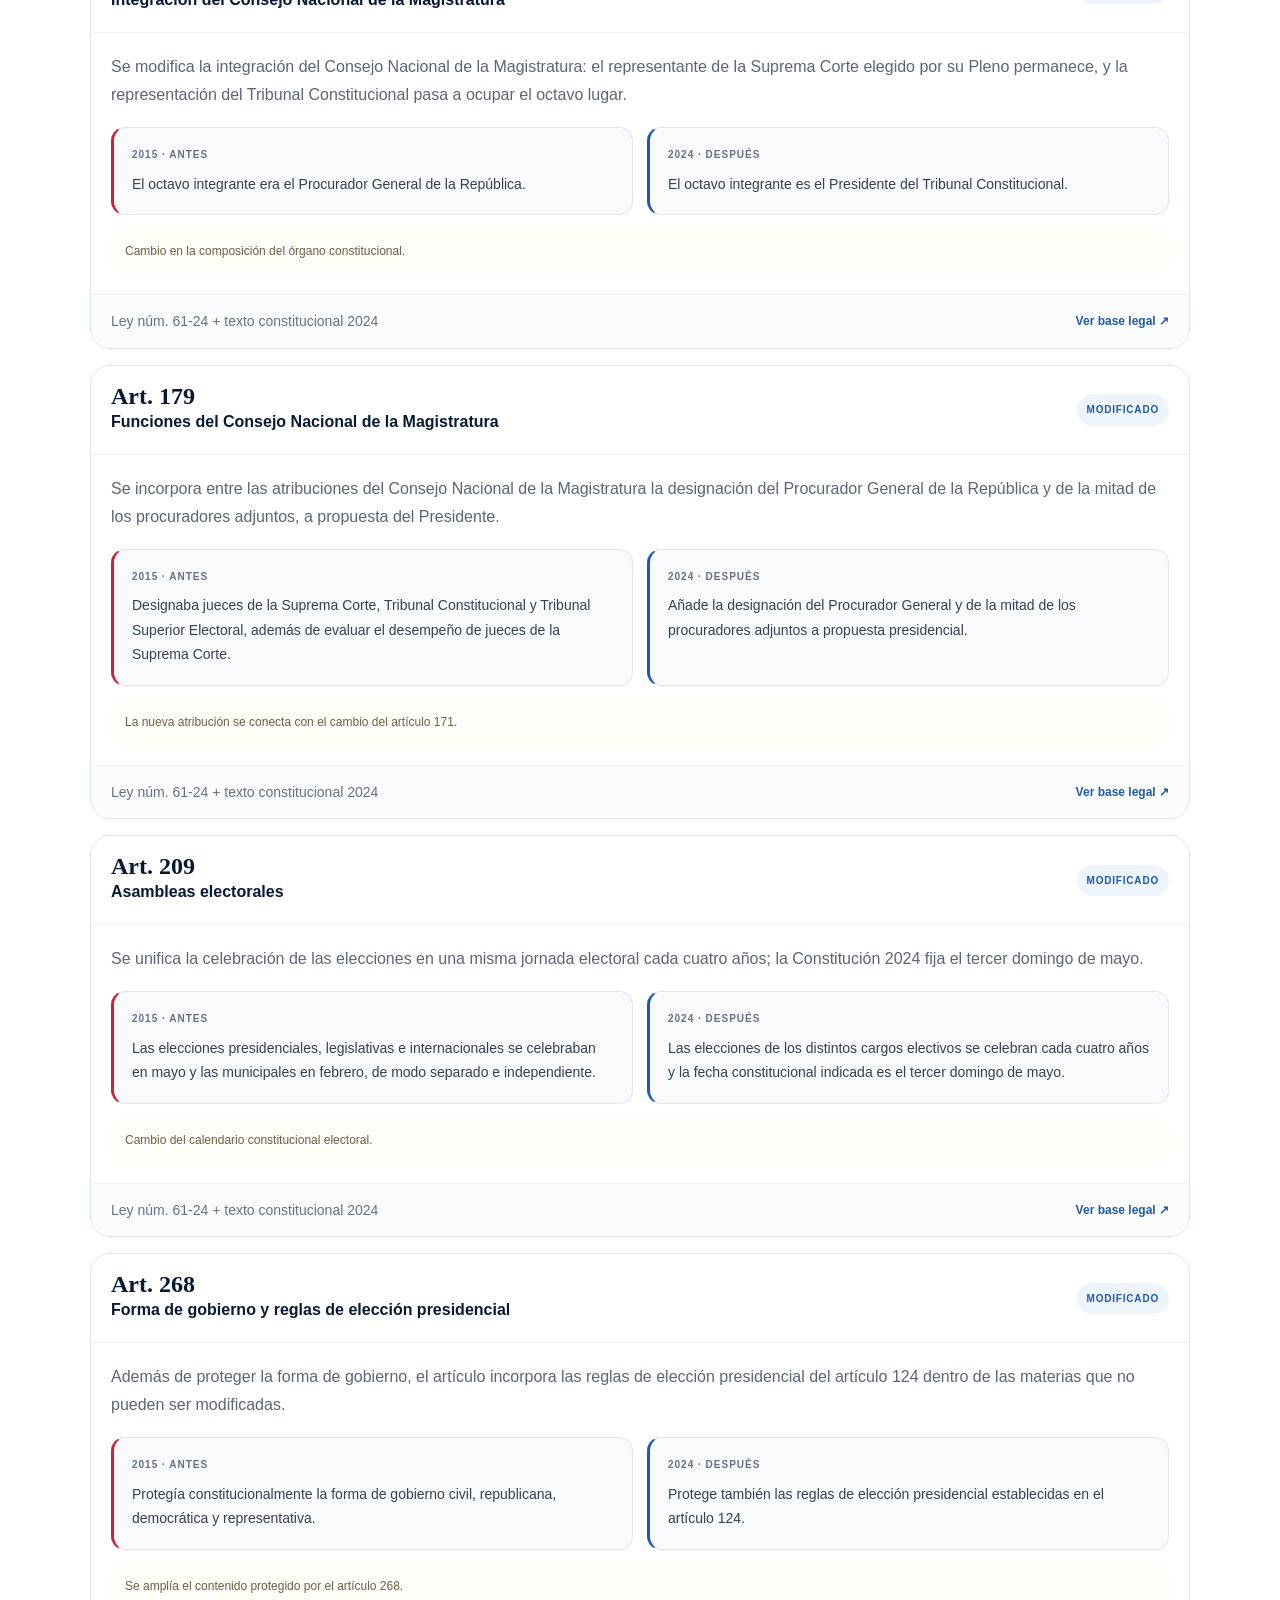
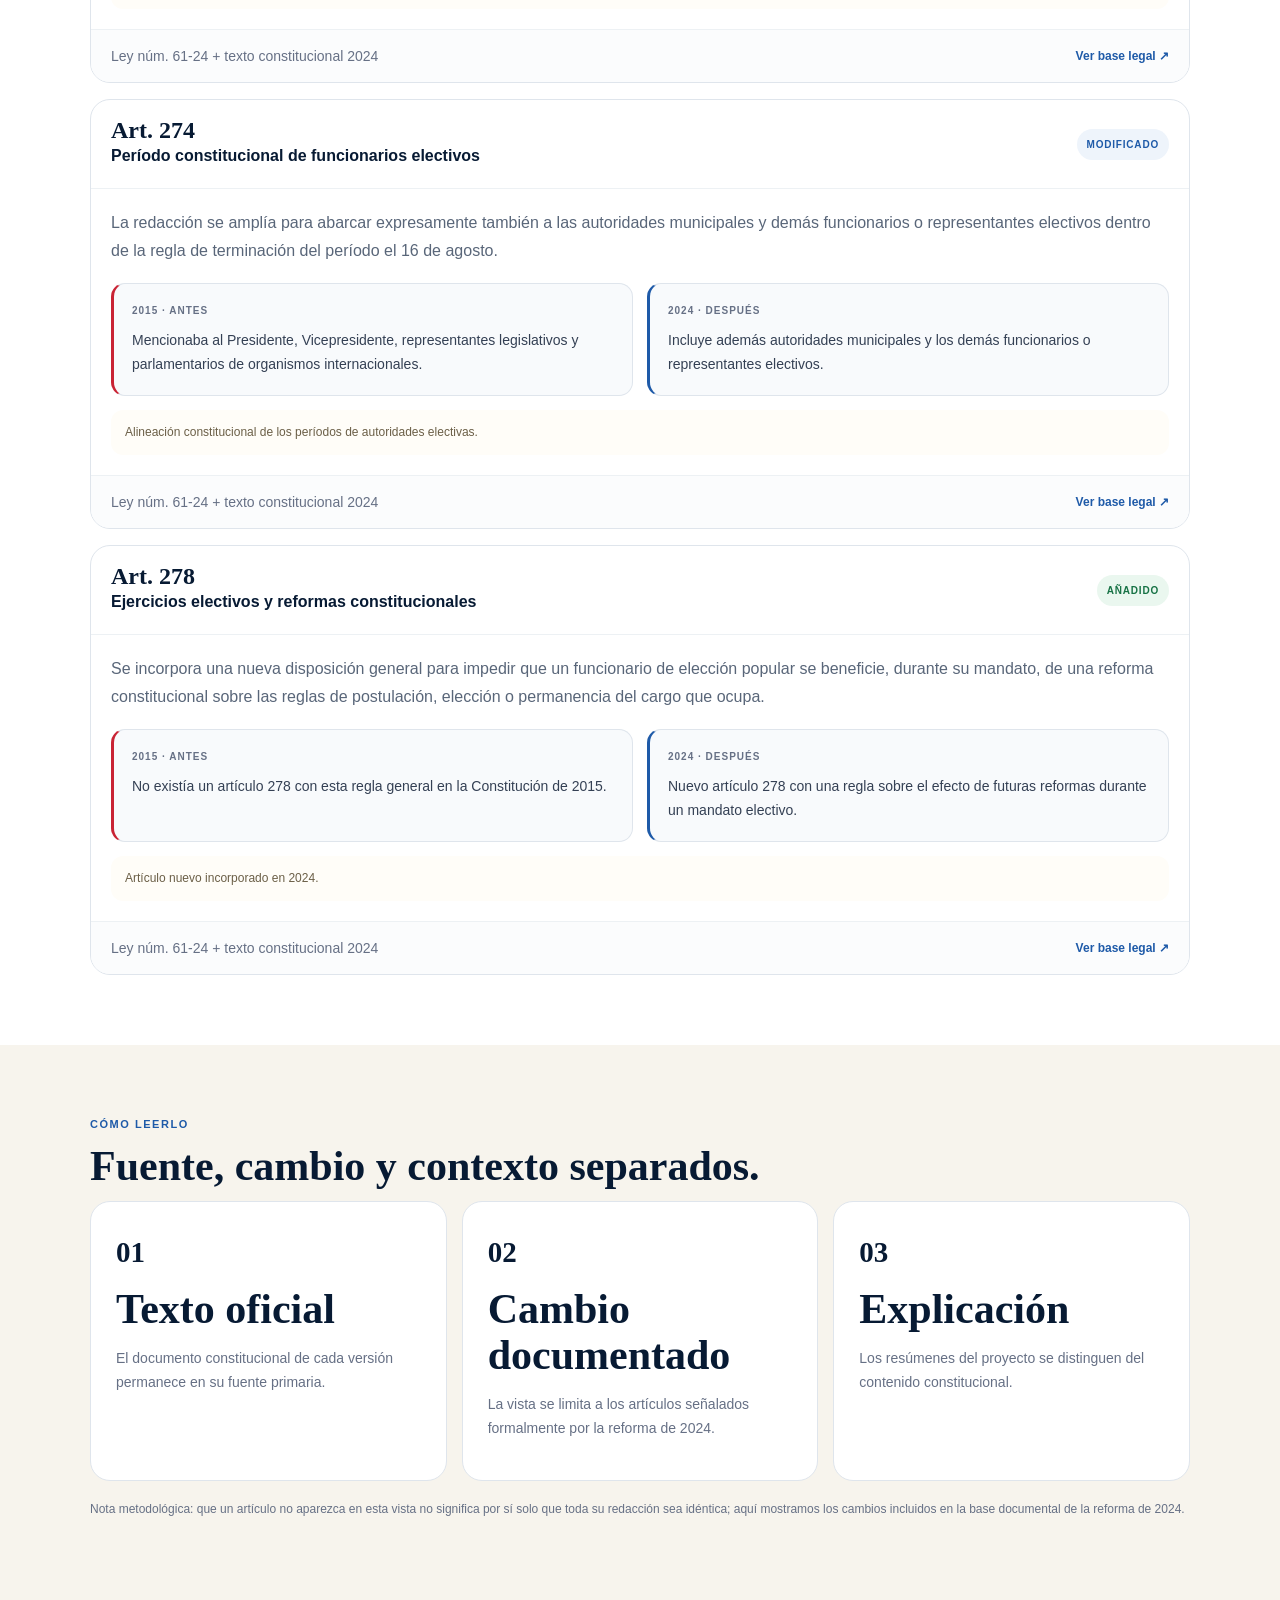
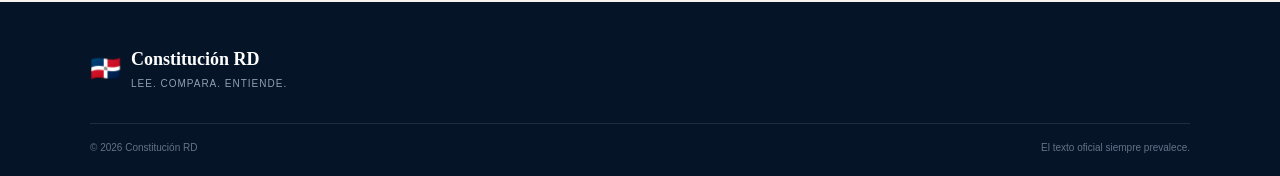
==== commit cce85456: "feat(comparador): activa cambios documentados 2015-2024" ====
--- a/comparar/index.html
+++ b/comparar/index.html
@@ -1 +1 @@
-<!doctype html><html lang="es"><head><meta charset="utf-8"><meta name="viewport" content="width=device-width,initial-scale=1"><meta name="description" content="Compara versiones de la Constitución dominicana y consulta sus fuentes oficiales."><meta name="theme-color" content="#071a33"><link rel="icon" href="/favicon.svg"><link rel="manifest" href="/site.webmanifest"><link rel="stylesheet" href="/styles.css"><title>Comparar Constituciones | Constitución RD</title></head><body><header class="top"><div class="wrap bar"><a class="brand" href="/"><span class="flag">🇩🇴</span><span><strong>Constitución RD</strong><small>Historia, texto y cambios</small></span></a><nav class="nav"><a href="/constitucion/2024/">Constitución 2024</a><a href="/historia/">Historia</a><a href="/comparar/">Comparar</a><a href="/app/">App</a></nav></div></header><main><div class="wrap"><a class="back" href="/">← Volver al inicio</a></div><section class="hero"><div class="wrap"><div class="ey">Comparador</div><h1>Dos versiones. Una vista clara de sus diferencias.</h1><p>Selecciona dos versiones del catálogo. Esta primera etapa organiza las fuentes y prepara la comparación artículo por artículo, evitando presentar como diferencia aquello que todavía no haya sido verificado documentalmente.</p></div></section><section class="section"><div class="wrap"><div class="toolbar"><label><span class="ey" style="display:block;margin-bottom:6px">Versión A</span><select class="select" id="a" aria-label="Versión A"></select></label><span style="align-self:end;padding:12px 2px;font-weight:800;color:#667085">vs.</span><label><span class="ey" style="display:block;margin-bottom:6px">Versión B</span><select class="select" id="b" aria-label="Versión B"></select></label></div><div id="loading" class="diffnote">Cargando catálogo de versiones…</div><div id="compare" class="compare" hidden><article class="pane"><h3 id="ha">Constitución</h3><div class="body"><p id="ma"></p><p id="da"></p><a id="sa" class="btn outline" target="_blank" rel="noreferrer">Consultar fuente ↗</a></div></article><article class="pane"><h3 id="hb">Constitución</h3><div class="body"><p id="mb"></p><p id="db"></p><a id="sb" class="btn outline" target="_blank" rel="noreferrer">Consultar fuente ↗</a></div></article></div><section class="card" id="next" hidden><strong>PRÓXIMO</strong><h2>Comparación artículo por artículo</h2><p>La interfaz ya tiene separadas las dos versiones y sus fuentes. El siguiente paso será cargar los textos oficiales, normalizarlos por artículo y generar diferencias verificables de redacción, adición y eliminación.</p><div class="diffnote"><strong>Regla del proyecto:</strong> una diferencia solo se mostrará cuando pueda rastrearse hasta el texto de una versión y su fuente.</div></section></div></section><section class="section soft"><div class="wrap"><div class="ey">Metodología</div><h2>Primero la fuente; después la comparación.</h2><div class="grid"><article class="card"><strong>01</strong><h2>Catálogo</h2><p>Cada versión tiene año, tipo documental, fuente y enlace oficial.</p></article><article class="card"><strong>02</strong><h2>Normalización</h2><p>Los textos se dividirán por artículo y se conservará su referencia de origen.</p></article><article class="card"><strong>03</strong><h2>Diff verificable</h2><p>El comparador podrá mostrar cambios de redacción sin mezclar explicación educativa con texto constitucional.</p></article></div><a class="source" href="https://tribunalconstitucional.gob.do/cec/publicaciones/la-constituci%C3%B3n-dominicana-y-sus-reformas-1844-2015-tomo-1/" target="_blank" rel="noreferrer"><span class="num">01</span><span><strong>Tribunal Constitucional</strong><br><span class="muted">Recopilación histórica 1844–2015 ↗</span></span></a><a class="source" href="https://www.tribunalconstitucional.gob.do/cec/publicaciones/constituci%C3%B3n-de-la-rep%C3%BAblica-dominicana-2015/" target="_blank" rel="noreferrer"><span class="num">02</span><span><strong>Tribunal Constitucional</strong><br><span class="muted">Publicación de la Constitución de 2015 ↗</span></span></a><a class="source" href="https://tribunalconstitucional.gob.do/transparencia/base-legal-de-la-instituci%C3%B3n/constituci%C3%B3n-de-la-rep%C3%BAblica-dominicana/" target="_blank" rel="noreferrer"><span class="num">03</span><span><strong>Tribunal Constitucional</strong><br><span class="muted">Texto oficial de la Constitución de 2024 ↗</span></span></a></div></section></main><footer class="footer"><div class="wrap"><div class="brand"><span class="flag">🇩🇴</span><span><strong>Constitución RD</strong><small>Lee. Compara. Entiende.</small></span></div><div class="footline"><span>© 2026 Constitución RD</span><span>El texto oficial siempre prevalece.</span></div></div></footer><script>const a=document.getElementById('a'),b=document.getElementById('b'),loading=document.getElementById('loading'),compare=document.getElementById('compare'),next=document.getElementById('next');const el={ha:document.getElementById('ha'),hb:document.getElementById('hb'),ma:document.getElementById('ma'),mb:document.getElementById('mb'),da:document.getElementById('da'),db:document.getElementById('db'),sa:document.getElementById('sa'),sb:document.getElementById('sb')};let versions=[];function option(v){const o=document.createElement('option');o.value=v.year;o.textContent=v.label;return o}function get(y){return versions.find(v=>String(v.year)===String(y))}function render(){const va=get(a.value),vb=get(b.value);el.ha.textContent=va.label;el.hb.textContent=vb.label;el.ma.innerHTML='<strong>'+va.status.toUpperCase()+'</strong> · '+va.sourceType;el.mb.innerHTML='<strong>'+vb.status.toUpperCase()+'</strong> · '+vb.sourceType;el.da.textContent=va.detail;el.db.textContent=vb.detail;el.sa.href=va.sourceUrl;el.sb.href=vb.sourceUrl}fetch('/data/constituciones.json').then(r=>{if(!r.ok)throw new Error('catalog');return r.json()}).then(data=>{versions=data;data.forEach(v=>{a.appendChild(option(v));b.appendChild(option(v))});a.value='2015';b.value='2024';[a,b].forEach(s=>s.addEventListener('change',render));loading.hidden=true;compare.hidden=false;next.hidden=false;render()}).catch(()=>{loading.textContent='No se pudo cargar el catálogo. Revisa /data/constituciones.json y vuelve a intentarlo.'});</script></body></html>+<!doctype html><html lang="es"><head><meta charset="utf-8"><meta name="viewport" content="width=device-width,initial-scale=1"><meta name="description" content="Comparador de Constituciones dominicanas: revisa cambios documentados entre 2015 y 2024."><meta name="theme-color" content="#071a33"><link rel="icon" href="/favicon.svg"><link rel="manifest" href="/site.webmanifest"><link rel="stylesheet" href="/styles.css"><title>Comparar Constituciones | Constitución RD</title><style>.hero{background:linear-gradient(135deg,#f7f4ed,#fff)}.compare-head{display:grid;grid-template-columns:1.1fr .9fr;gap:32px;align-items:end;margin-bottom:30px}.badge{display:inline-flex;align-items:center;border-radius:999px;background:#eef4fb;color:#1e5aa8;padding:8px 11px;font-size:11px;font-weight:900;text-transform:uppercase;letter-spacing:.08em}.subtle{color:#667085;font-size:14px}.tool{display:flex;flex-wrap:wrap;gap:12px;align-items:center;padding:18px;border:1px solid #dfe5ec;border-radius:18px;background:#fff}.tool label{font-size:11px;font-weight:900;text-transform:uppercase;letter-spacing:.08em;color:#667085}.select,.search{padding:12px 14px;border:1px solid #dfe5ec;border-radius:12px;background:#fff;color:#071a33;font:inherit}.search{min-width:260px;flex:1}.count{margin-left:auto;font-weight:900;color:#071a33}.filters{display:flex;flex-wrap:wrap;gap:8px;margin:18px 0}.filter{border:1px solid #dfe5ec;background:#fff;color:#667085;border-radius:999px;padding:8px 12px;font-size:12px;font-weight:800;cursor:pointer}.filter.active{background:#071a33;color:#fff;border-color:#071a33}.changes{display:grid;gap:16px}.change{border:1px solid #dfe5ec;border-radius:20px;background:#fff;overflow:hidden}.change-top{display:flex;justify-content:space-between;gap:12px;align-items:center;padding:18px 20px;border-bottom:1px solid #edf1f4}.article{font:800 24px/1 Georgia,serif;color:#071a33}.change-title{font-weight:800;color:#071a33}.status{font-size:10px;font-weight:900;letter-spacing:.08em;text-transform:uppercase;padding:7px 10px;border-radius:999px;background:#eef4fb;color:#1e5aa8}.status.added{background:#eaf7ef;color:#177245}.change-body{padding:20px}.summary{color:#596679;margin:0 0 18px}.cols{display:grid;grid-template-columns:1fr 1fr;gap:14px}.pane{padding:18px;border-radius:14px;background:#f8fafc}.pane.before{border-left:3px solid #c92334}.pane.after{border-left:3px solid #1e5aa8}.pane small{display:block;font-size:10px;font-weight:900;letter-spacing:.1em;color:#667085;margin-bottom:8px}.pane p{margin:0;color:#344054;font-size:14px}.note2{margin-top:14px;padding:12px 14px;border-radius:12px;background:#fffdf8;color:#6b5f47;font-size:12px}.change-foot{display:flex;justify-content:space-between;gap:12px;align-items:center;padding:14px 20px;background:#fbfcfd;border-top:1px solid #edf1f4}.source-link{color:#1e5aa8;font-size:12px;font-weight:900;text-decoration:none}.empty{padding:45px;text-align:center;border:1px dashed #cbd5e1;border-radius:18px;color:#667085;background:#fff}.method{display:grid;grid-template-columns:repeat(3,1fr);gap:15px}.method .card{min-height:0}.disc{font-size:12px;color:#667085;margin-top:18px}.error{padding:20px;background:#fff3f4;border:1px solid #f0c5ca;border-radius:16px;color:#8d2632}@media(max-width:800px){.compare-head{grid-template-columns:1fr}.cols,.method{grid-template-columns:1fr}.count{margin-left:0;width:100%}.article{font-size:21px}}</style></head><body><header class="top"><div class="wrap bar"><a class="brand" href="/"><span class="flag">🇩🇴</span><span><strong>Constitución RD</strong><small>Historia, texto y cambios</small></span></a><nav class="nav"><a href="/constitucion/2024/">Constitución 2024</a><a href="/historia/">Historia</a><a href="/comparar/">Comparar</a><a href="/app/">App</a></nav></div></header><main><div class="wrap"><a class="back" href="/">← Volver al inicio</a></div><section class="hero"><div class="wrap"><div class="ey">Comparador constitucional</div><h1>2015 → 2024, cambio por cambio.</h1><p>Esta primera versión se concentra en los cambios formalmente identificados por la reforma constitucional de 2024. La base usa la Ley núm. 61-24 y el texto constitucional 2024 publicado por el Tribunal Constitucional.</p><div class="actions"><a class="btn primary" href="#resultado">Ver cambios documentados ↓</a><a class="btn outline" href="/constitucion/2024/leer/">Leer Constitución 2024</a></div></div></section><section class="section" id="resultado"><div class="wrap"><div class="compare-head"><div><span class="badge">Base documental</span><h2 style="margin-top:12px">Comparación 2015 vs. 2024</h2><p class="subtle">La Ley núm. 61-24 identifica los artículos reformados y la nueva disposición general incorporada en 2024.</p></div><div class="subtle">Lo mostrado son <strong>extractos y resúmenes educativos</strong>. El texto íntegro debe consultarse en la fuente oficial.</div></div><div class="tool"><label for="versionA">Versión A</label><select class="select" id="versionA"><option value="2015">2015</option></select><strong style="color:#667085">vs.</strong><label for="versionB">Versión B</label><select class="select" id="versionB"><option value="2024">2024</option></select><input class="search" id="search" type="search" placeholder="Buscar artículo o tema…"><span class="count" id="count"></span></div><div class="filters"><button class="filter active" data-filter="all">Todos</button><button class="filter" data-filter="modified">Modificados</button><button class="filter" data-filter="added">Añadidos</button></div><div id="changes" class="changes"><div class="empty">Cargando cambios documentados…</div></div></div></section><section class="section soft"><div class="wrap"><div class="ey">Cómo leerlo</div><h2>Fuente, cambio y contexto separados.</h2><div class="method"><article class="card"><strong>01</strong><h2>Texto oficial</h2><p>El documento constitucional de cada versión permanece en su fuente primaria.</p></article><article class="card"><strong>02</strong><h2>Cambio documentado</h2><p>La vista se limita a los artículos señalados formalmente por la reforma de 2024.</p></article><article class="card"><strong>03</strong><h2>Explicación</h2><p>Los resúmenes del proyecto se distinguen del contenido constitucional.</p></article></div><p class="disc">Nota metodológica: que un artículo no aparezca en esta vista no significa por sí solo que toda su redacción sea idéntica; aquí mostramos los cambios incluidos en la base documental de la reforma de 2024.</p></div></section></main><footer class="footer"><div class="wrap"><div class="brand"><span class="flag">🇩🇴</span><span><strong>Constitución RD</strong><small>Lee. Compara. Entiende.</small></span></div><div class="footline"><span>© 2026 Constitución RD</span><span>El texto oficial siempre prevalece.</span></div></div></footer><script>const changesEl=document.getElementById('changes'),search=document.getElementById('search'),count=document.getElementById('count');let data={changes:[]},filter='all';function esc(v){return String(v??'').replace(/[&<>\"]/g,c=>({'&':'&amp;','<':'&lt;','>':'&gt;','\\':'&#92;','"':'&quot;'}[c]))}function render(){const q=search.value.toLowerCase().trim();const list=data.changes.filter(x=>(filter==='all'||x.status===filter)&&(!q||String(x.article).includes(q)||x.title.toLowerCase().includes(q)||x.summary.toLowerCase().includes(q)));count.textContent=`${list.length} de ${data.changes.length} cambios`;changesEl.innerHTML=list.length?list.map(x=>`<article class="change"><div class="change-top"><div><div class="article">Art. ${x.article}</div><div class="change-title">${esc(x.title)}</div></div><span class="status ${x.status}">${x.status==='added'?'Añadido':'Modificado'}</span></div><div class="change-body"><p class="summary">${esc(x.summary)}</p><div class="cols"><div class="pane before"><small>2015 · ANTES</small><p>${esc(x.before)}</p></div><div class="pane after"><small>2024 · DESPUÉS</small><p>${esc(x.after)}</p></div></div><div class="note2">${esc(x.note)}</div></div><div class="change-foot"><span class="subtle">Ley núm. 61-24 + texto constitucional 2024</span><a class="source-link" href="${data.officialBasis.url}" target="_blank" rel="noreferrer">Ver base legal ↗</a></div></article>`).join(''):'<div class="empty">No encontramos cambios para esa búsqueda.</div>'}document.querySelectorAll('.filter').forEach(b=>b.addEventListener('click',()=>{document.querySelectorAll('.filter').forEach(x=>x.classList.remove('active'));b.classList.add('active');filter=b.dataset.filter;render()}));search.addEventListener('input',render);fetch('/data/reforma-2024.json').then(r=>{if(!r.ok)throw new Error('No se pudo cargar la base documental');return r.json()}).then(j=>{data=j;render()}).catch(e=>{count.textContent='';changesEl.innerHTML=`<div class="error"><strong>No se pudo cargar el comparador.</strong><br>${esc(e.message)}</div>`});</script></body></html>
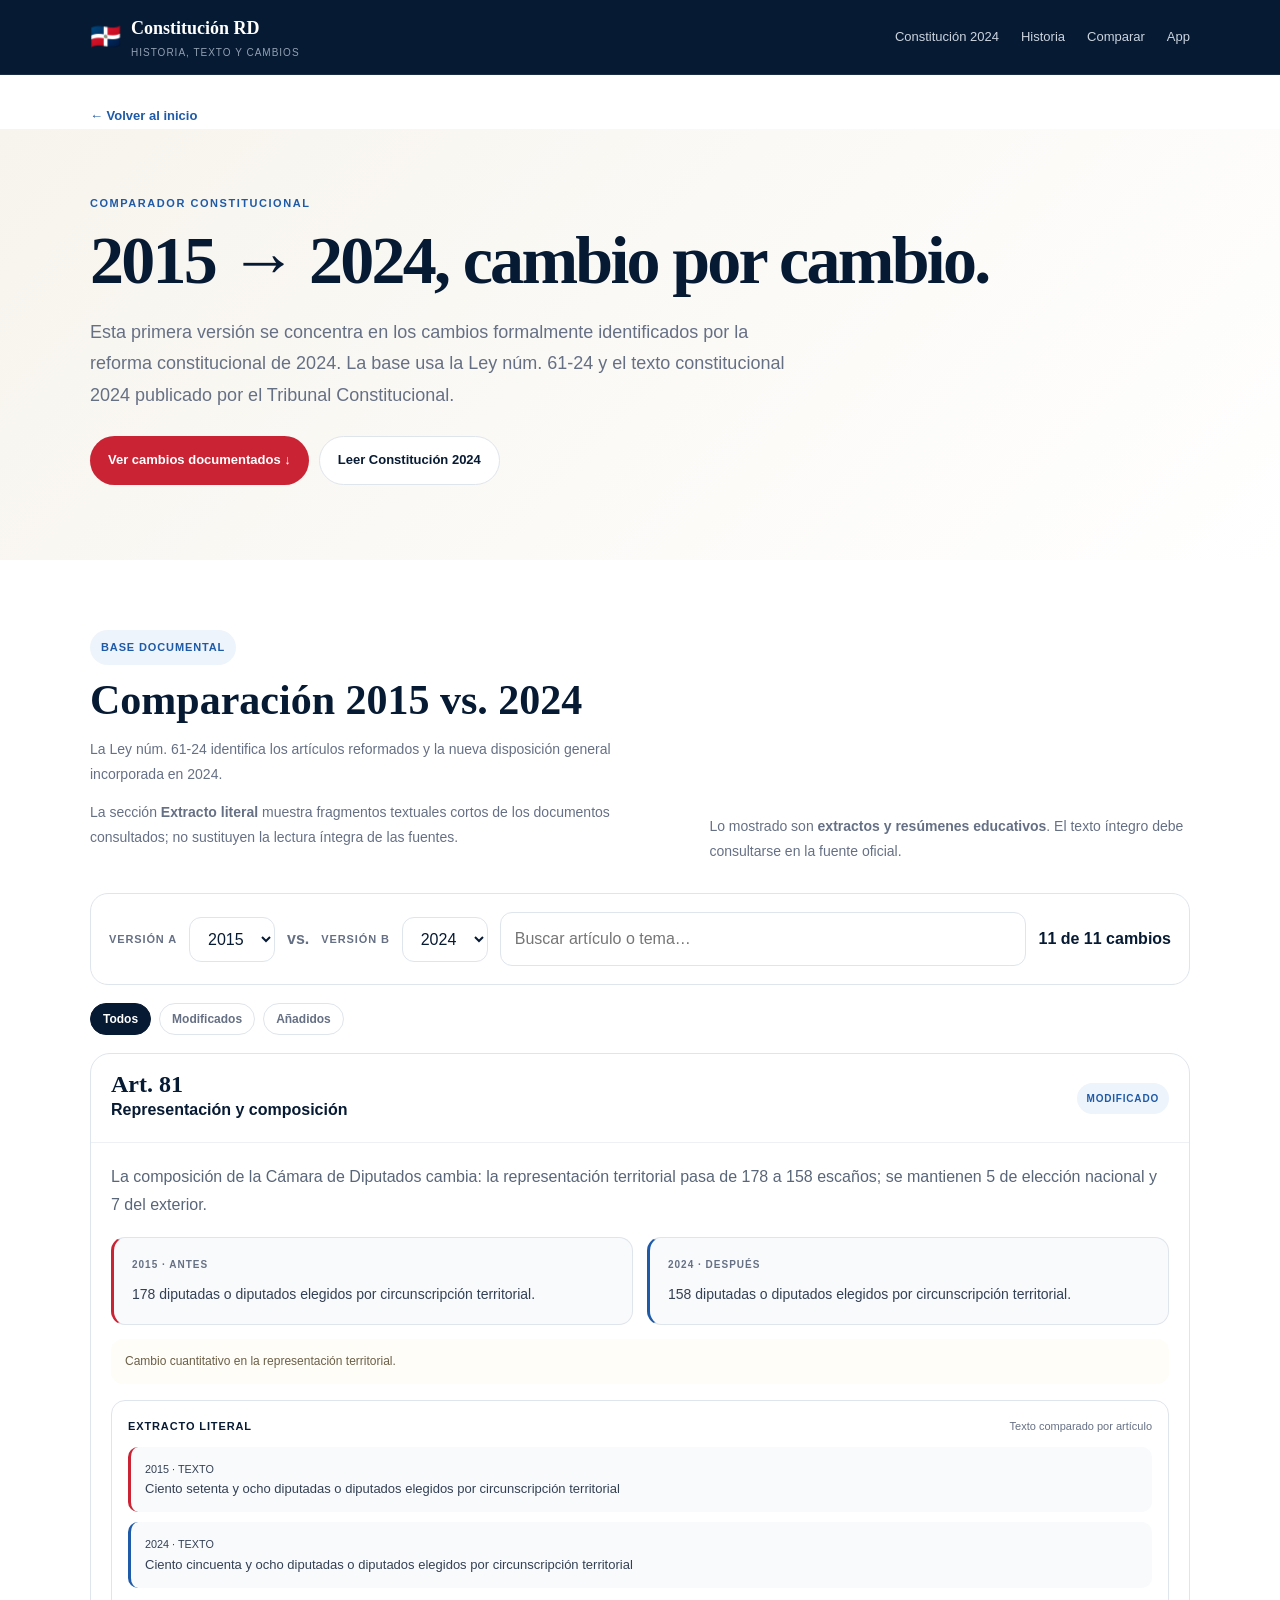
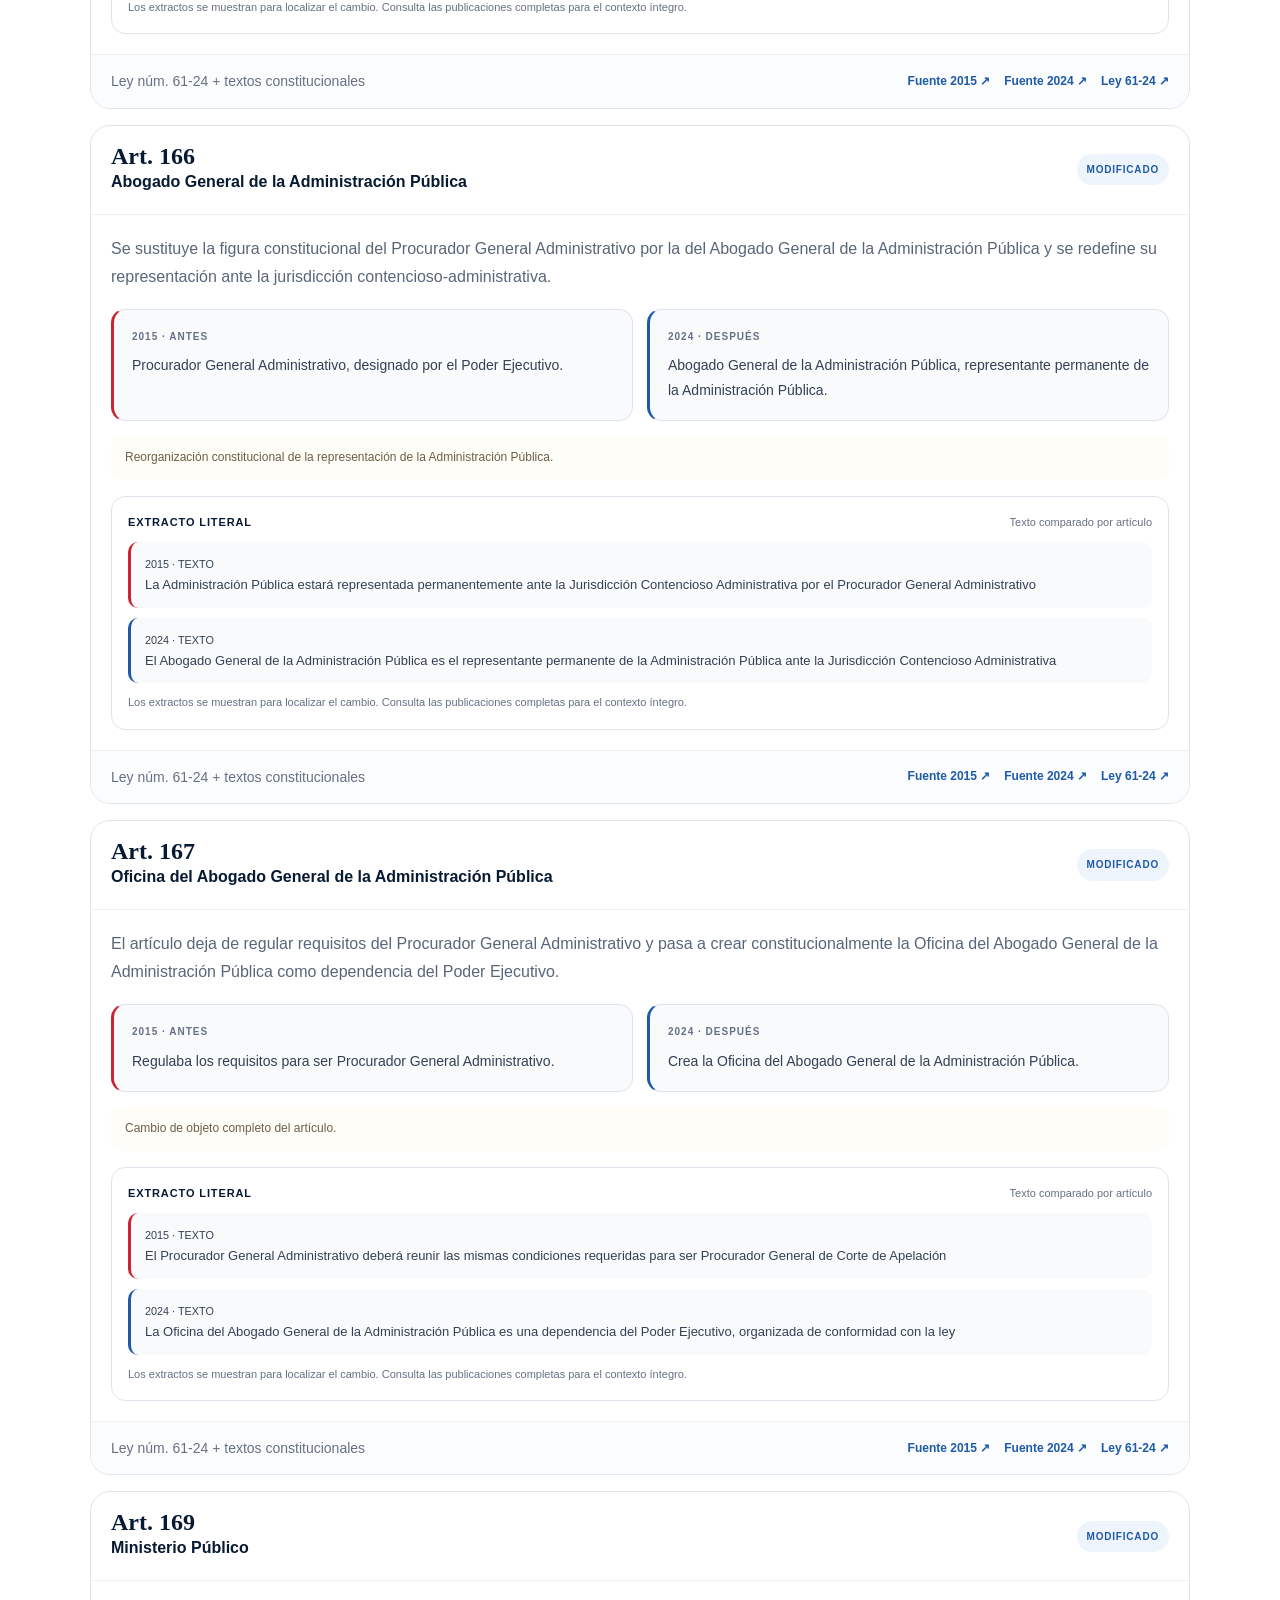
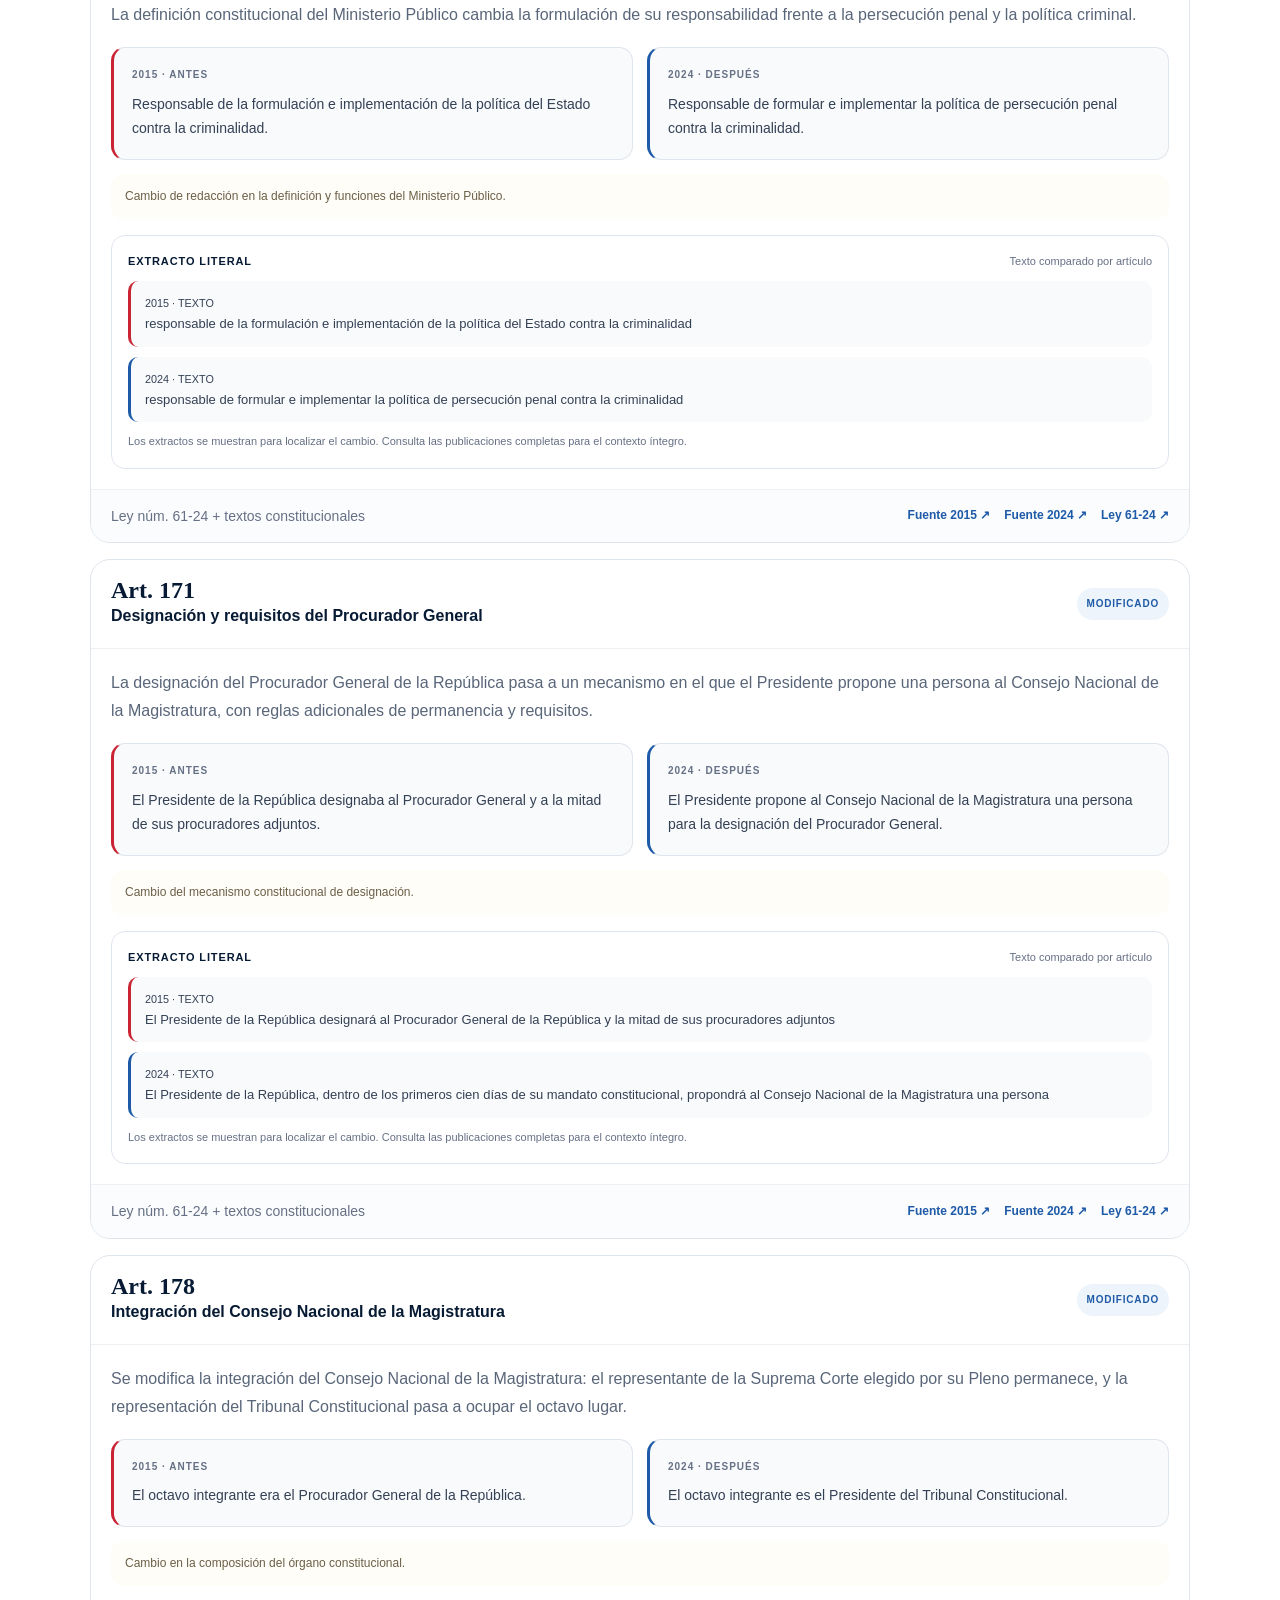
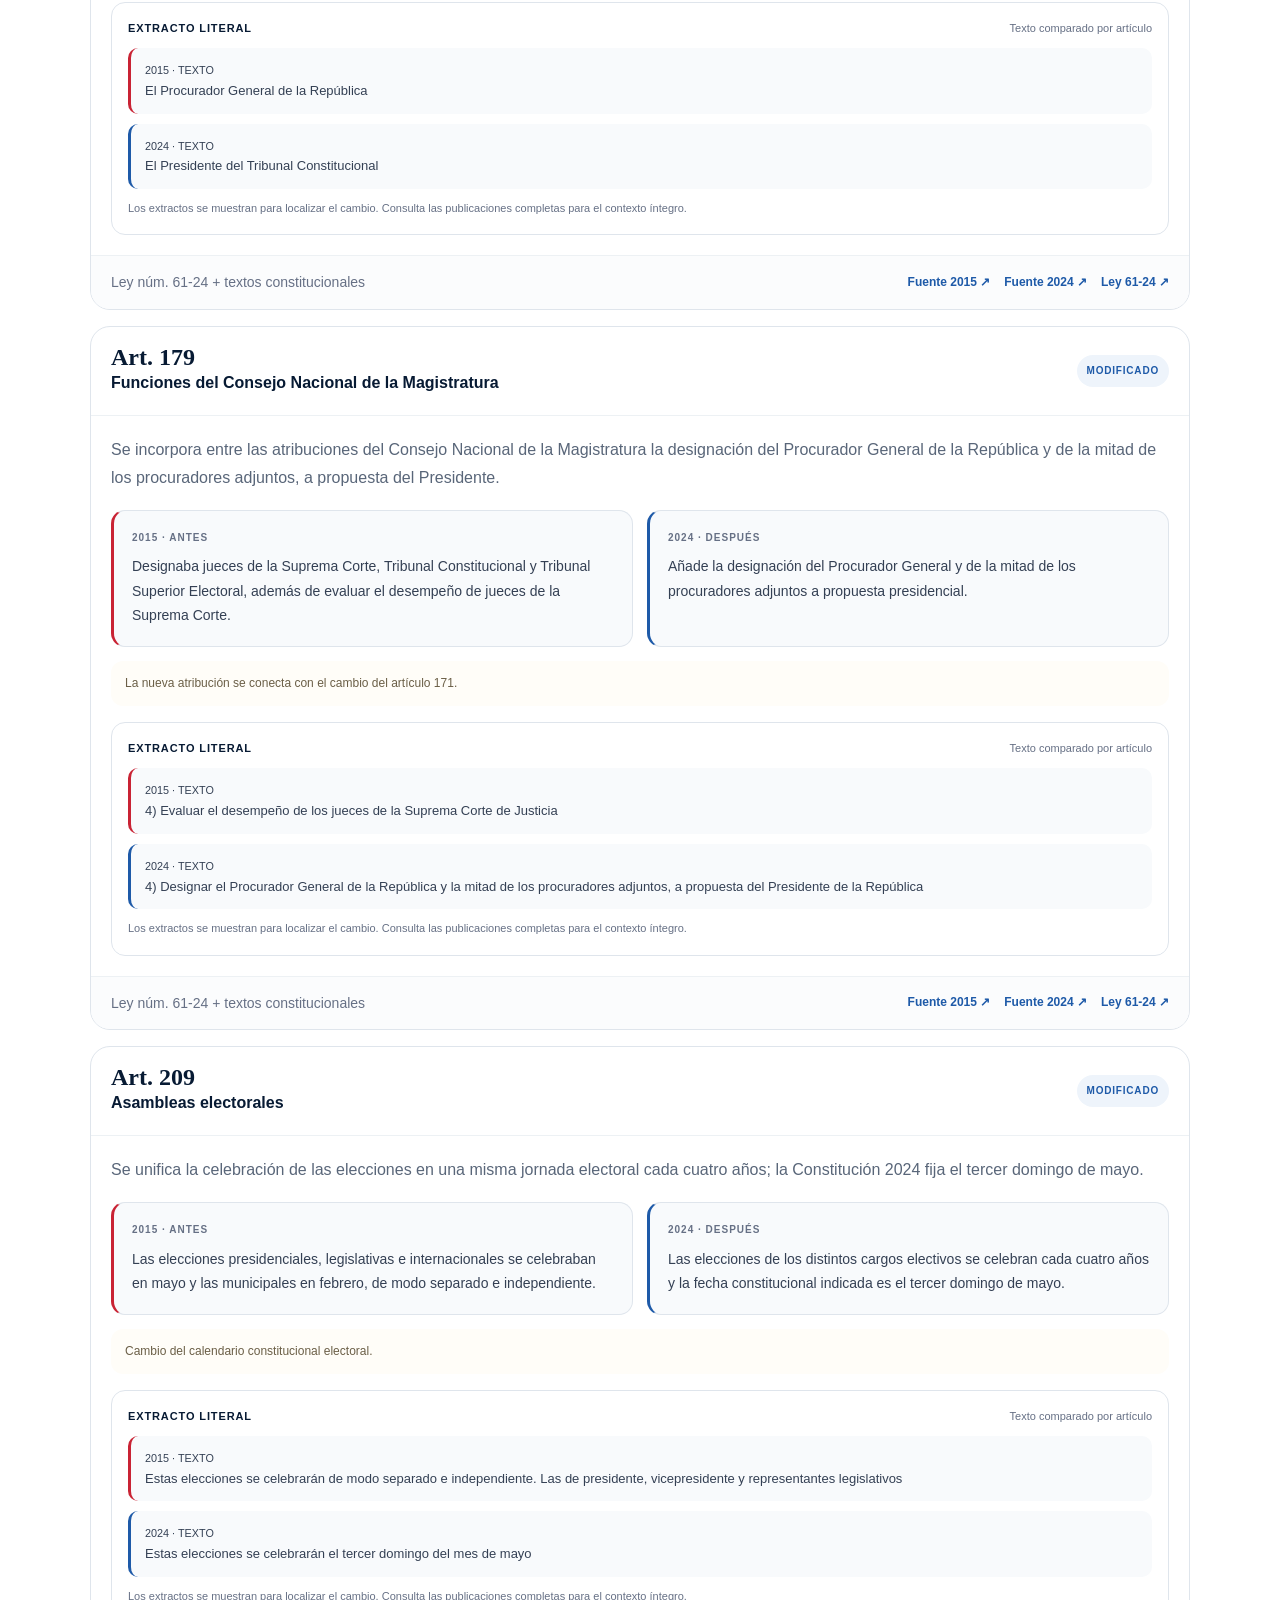
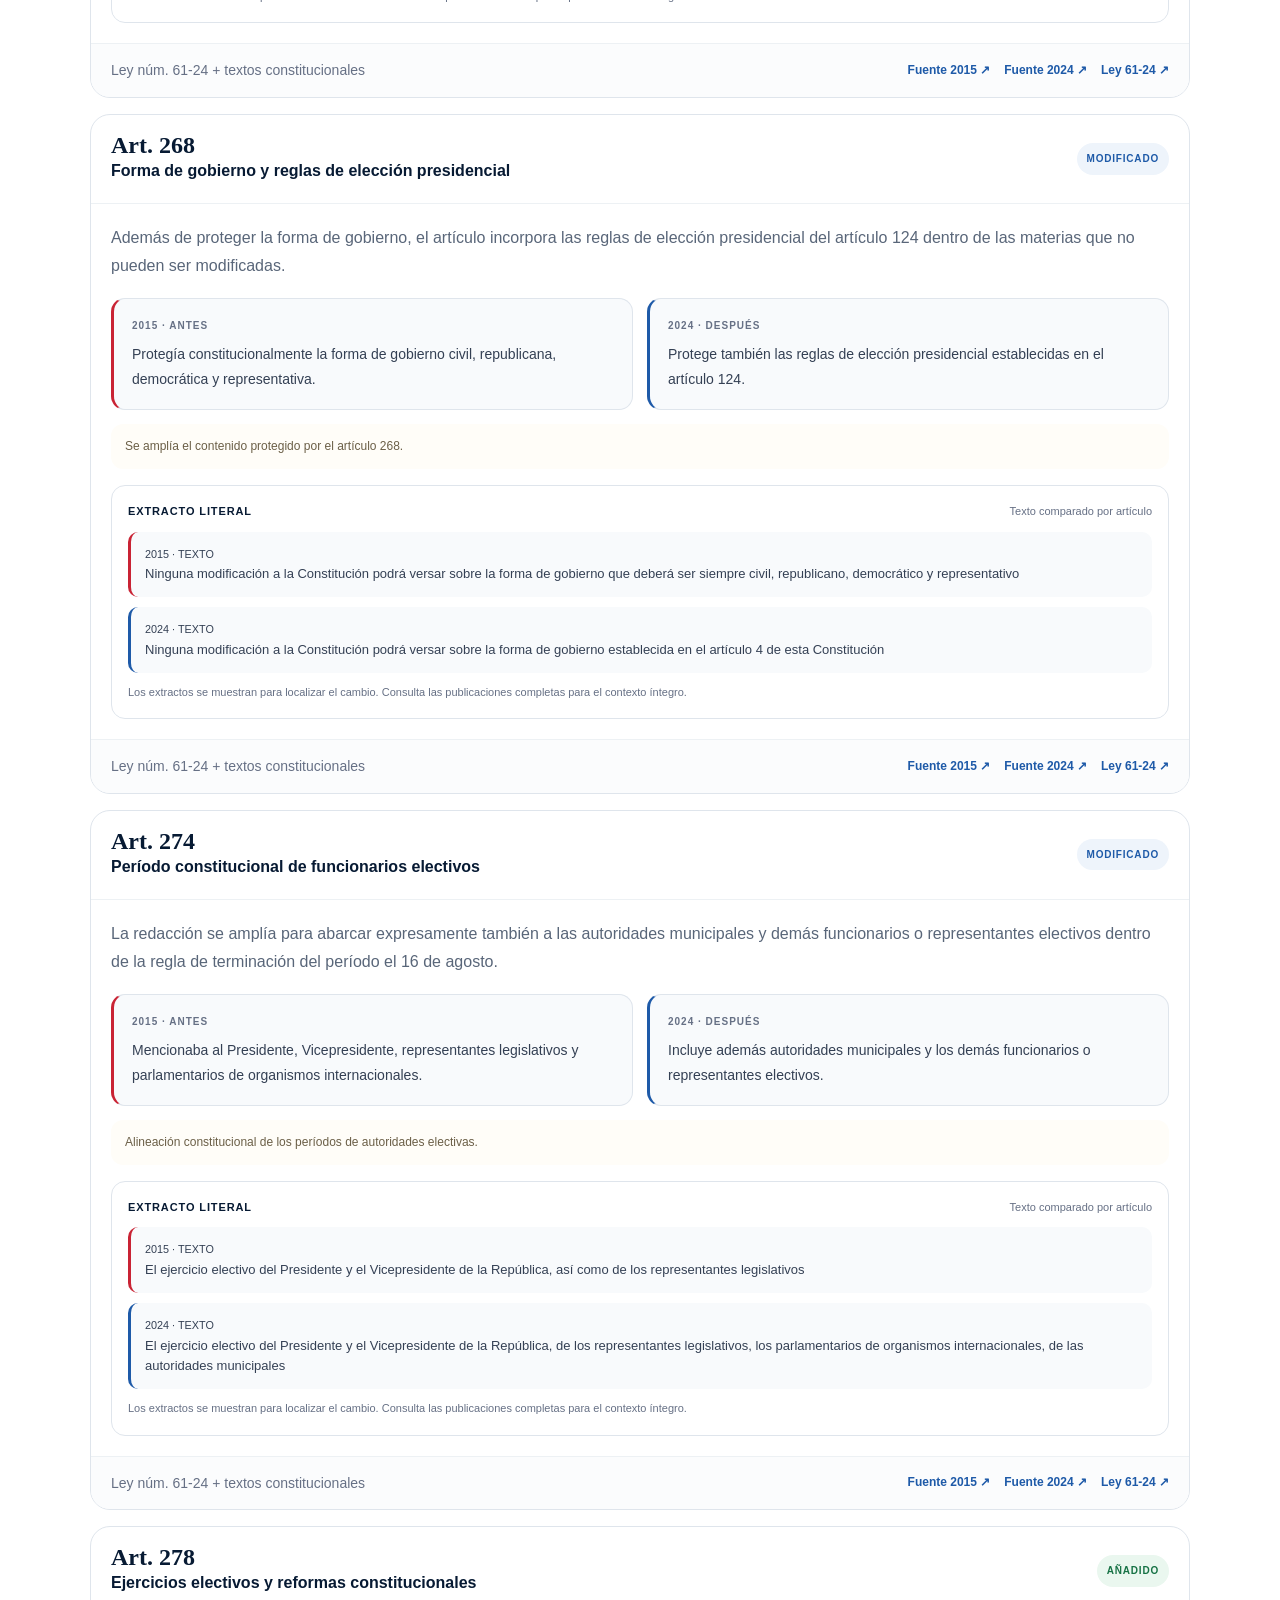
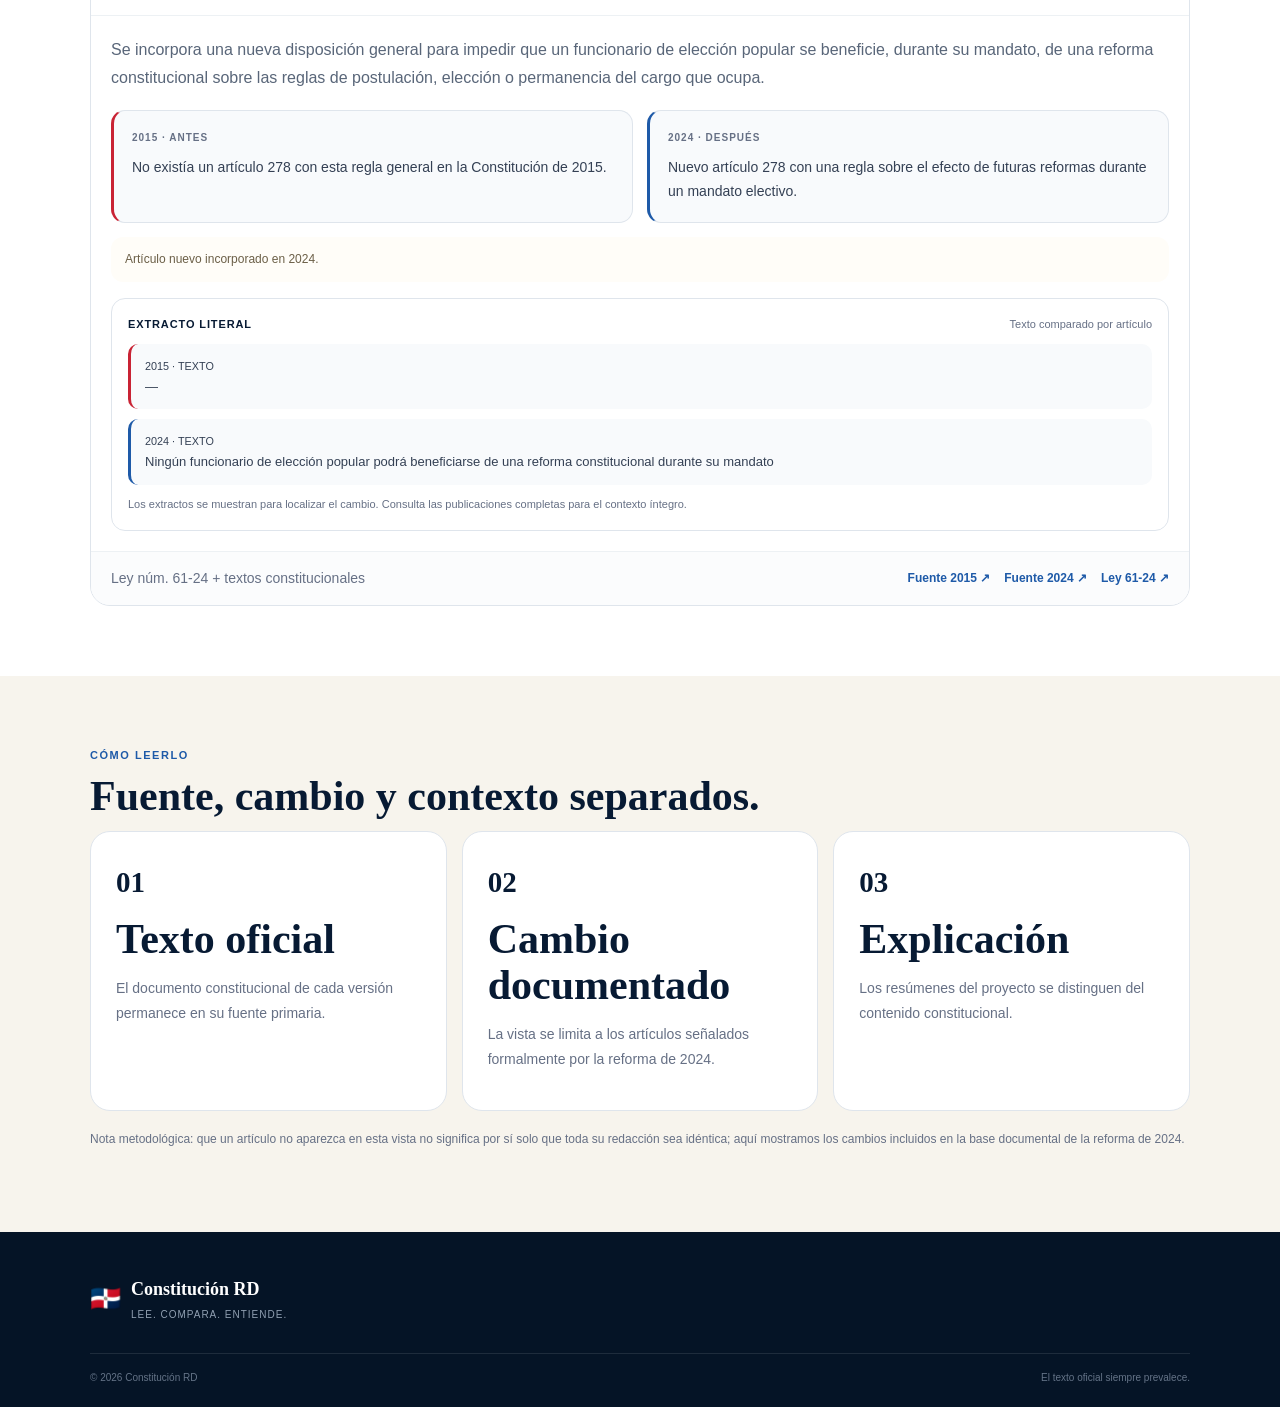
==== commit f9784f66: "feat(comparador): muestra extractos literales por artículo" ====
--- a/comparar/index.html
+++ b/comparar/index.html
@@ -1 +1 @@
-<!doctype html><html lang="es"><head><meta charset="utf-8"><meta name="viewport" content="width=device-width,initial-scale=1"><meta name="description" content="Comparador de Constituciones dominicanas: revisa cambios documentados entre 2015 y 2024."><meta name="theme-color" content="#071a33"><link rel="icon" href="/favicon.svg"><link rel="manifest" href="/site.webmanifest"><link rel="stylesheet" href="/styles.css"><title>Comparar Constituciones | Constitución RD</title><style>.hero{background:linear-gradient(135deg,#f7f4ed,#fff)}.compare-head{display:grid;grid-template-columns:1.1fr .9fr;gap:32px;align-items:end;margin-bottom:30px}.badge{display:inline-flex;align-items:center;border-radius:999px;background:#eef4fb;color:#1e5aa8;padding:8px 11px;font-size:11px;font-weight:900;text-transform:uppercase;letter-spacing:.08em}.subtle{color:#667085;font-size:14px}.tool{display:flex;flex-wrap:wrap;gap:12px;align-items:center;padding:18px;border:1px solid #dfe5ec;border-radius:18px;background:#fff}.tool label{font-size:11px;font-weight:900;text-transform:uppercase;letter-spacing:.08em;color:#667085}.select,.search{padding:12px 14px;border:1px solid #dfe5ec;border-radius:12px;background:#fff;color:#071a33;font:inherit}.search{min-width:260px;flex:1}.count{margin-left:auto;font-weight:900;color:#071a33}.filters{display:flex;flex-wrap:wrap;gap:8px;margin:18px 0}.filter{border:1px solid #dfe5ec;background:#fff;color:#667085;border-radius:999px;padding:8px 12px;font-size:12px;font-weight:800;cursor:pointer}.filter.active{background:#071a33;color:#fff;border-color:#071a33}.changes{display:grid;gap:16px}.change{border:1px solid #dfe5ec;border-radius:20px;background:#fff;overflow:hidden}.change-top{display:flex;justify-content:space-between;gap:12px;align-items:center;padding:18px 20px;border-bottom:1px solid #edf1f4}.article{font:800 24px/1 Georgia,serif;color:#071a33}.change-title{font-weight:800;color:#071a33}.status{font-size:10px;font-weight:900;letter-spacing:.08em;text-transform:uppercase;padding:7px 10px;border-radius:999px;background:#eef4fb;color:#1e5aa8}.status.added{background:#eaf7ef;color:#177245}.change-body{padding:20px}.summary{color:#596679;margin:0 0 18px}.cols{display:grid;grid-template-columns:1fr 1fr;gap:14px}.pane{padding:18px;border-radius:14px;background:#f8fafc}.pane.before{border-left:3px solid #c92334}.pane.after{border-left:3px solid #1e5aa8}.pane small{display:block;font-size:10px;font-weight:900;letter-spacing:.1em;color:#667085;margin-bottom:8px}.pane p{margin:0;color:#344054;font-size:14px}.note2{margin-top:14px;padding:12px 14px;border-radius:12px;background:#fffdf8;color:#6b5f47;font-size:12px}.change-foot{display:flex;justify-content:space-between;gap:12px;align-items:center;padding:14px 20px;background:#fbfcfd;border-top:1px solid #edf1f4}.source-link{color:#1e5aa8;font-size:12px;font-weight:900;text-decoration:none}.empty{padding:45px;text-align:center;border:1px dashed #cbd5e1;border-radius:18px;color:#667085;background:#fff}.method{display:grid;grid-template-columns:repeat(3,1fr);gap:15px}.method .card{min-height:0}.disc{font-size:12px;color:#667085;margin-top:18px}.error{padding:20px;background:#fff3f4;border:1px solid #f0c5ca;border-radius:16px;color:#8d2632}@media(max-width:800px){.compare-head{grid-template-columns:1fr}.cols,.method{grid-template-columns:1fr}.count{margin-left:0;width:100%}.article{font-size:21px}}</style></head><body><header class="top"><div class="wrap bar"><a class="brand" href="/"><span class="flag">🇩🇴</span><span><strong>Constitución RD</strong><small>Historia, texto y cambios</small></span></a><nav class="nav"><a href="/constitucion/2024/">Constitución 2024</a><a href="/historia/">Historia</a><a href="/comparar/">Comparar</a><a href="/app/">App</a></nav></div></header><main><div class="wrap"><a class="back" href="/">← Volver al inicio</a></div><section class="hero"><div class="wrap"><div class="ey">Comparador constitucional</div><h1>2015 → 2024, cambio por cambio.</h1><p>Esta primera versión se concentra en los cambios formalmente identificados por la reforma constitucional de 2024. La base usa la Ley núm. 61-24 y el texto constitucional 2024 publicado por el Tribunal Constitucional.</p><div class="actions"><a class="btn primary" href="#resultado">Ver cambios documentados ↓</a><a class="btn outline" href="/constitucion/2024/leer/">Leer Constitución 2024</a></div></div></section><section class="section" id="resultado"><div class="wrap"><div class="compare-head"><div><span class="badge">Base documental</span><h2 style="margin-top:12px">Comparación 2015 vs. 2024</h2><p class="subtle">La Ley núm. 61-24 identifica los artículos reformados y la nueva disposición general incorporada en 2024.</p></div><div class="subtle">Lo mostrado son <strong>extractos y resúmenes educativos</strong>. El texto íntegro debe consultarse en la fuente oficial.</div></div><div class="tool"><label for="versionA">Versión A</label><select class="select" id="versionA"><option value="2015">2015</option></select><strong style="color:#667085">vs.</strong><label for="versionB">Versión B</label><select class="select" id="versionB"><option value="2024">2024</option></select><input class="search" id="search" type="search" placeholder="Buscar artículo o tema…"><span class="count" id="count"></span></div><div class="filters"><button class="filter active" data-filter="all">Todos</button><button class="filter" data-filter="modified">Modificados</button><button class="filter" data-filter="added">Añadidos</button></div><div id="changes" class="changes"><div class="empty">Cargando cambios documentados…</div></div></div></section><section class="section soft"><div class="wrap"><div class="ey">Cómo leerlo</div><h2>Fuente, cambio y contexto separados.</h2><div class="method"><article class="card"><strong>01</strong><h2>Texto oficial</h2><p>El documento constitucional de cada versión permanece en su fuente primaria.</p></article><article class="card"><strong>02</strong><h2>Cambio documentado</h2><p>La vista se limita a los artículos señalados formalmente por la reforma de 2024.</p></article><article class="card"><strong>03</strong><h2>Explicación</h2><p>Los resúmenes del proyecto se distinguen del contenido constitucional.</p></article></div><p class="disc">Nota metodológica: que un artículo no aparezca en esta vista no significa por sí solo que toda su redacción sea idéntica; aquí mostramos los cambios incluidos en la base documental de la reforma de 2024.</p></div></section></main><footer class="footer"><div class="wrap"><div class="brand"><span class="flag">🇩🇴</span><span><strong>Constitución RD</strong><small>Lee. Compara. Entiende.</small></span></div><div class="footline"><span>© 2026 Constitución RD</span><span>El texto oficial siempre prevalece.</span></div></div></footer><script>const changesEl=document.getElementById('changes'),search=document.getElementById('search'),count=document.getElementById('count');let data={changes:[]},filter='all';function esc(v){return String(v??'').replace(/[&<>\"]/g,c=>({'&':'&amp;','<':'&lt;','>':'&gt;','\\':'&#92;','"':'&quot;'}[c]))}function render(){const q=search.value.toLowerCase().trim();const list=data.changes.filter(x=>(filter==='all'||x.status===filter)&&(!q||String(x.article).includes(q)||x.title.toLowerCase().includes(q)||x.summary.toLowerCase().includes(q)));count.textContent=`${list.length} de ${data.changes.length} cambios`;changesEl.innerHTML=list.length?list.map(x=>`<article class="change"><div class="change-top"><div><div class="article">Art. ${x.article}</div><div class="change-title">${esc(x.title)}</div></div><span class="status ${x.status}">${x.status==='added'?'Añadido':'Modificado'}</span></div><div class="change-body"><p class="summary">${esc(x.summary)}</p><div class="cols"><div class="pane before"><small>2015 · ANTES</small><p>${esc(x.before)}</p></div><div class="pane after"><small>2024 · DESPUÉS</small><p>${esc(x.after)}</p></div></div><div class="note2">${esc(x.note)}</div></div><div class="change-foot"><span class="subtle">Ley núm. 61-24 + texto constitucional 2024</span><a class="source-link" href="${data.officialBasis.url}" target="_blank" rel="noreferrer">Ver base legal ↗</a></div></article>`).join(''):'<div class="empty">No encontramos cambios para esa búsqueda.</div>'}document.querySelectorAll('.filter').forEach(b=>b.addEventListener('click',()=>{document.querySelectorAll('.filter').forEach(x=>x.classList.remove('active'));b.classList.add('active');filter=b.dataset.filter;render()}));search.addEventListener('input',render);fetch('/data/reforma-2024.json').then(r=>{if(!r.ok)throw new Error('No se pudo cargar la base documental');return r.json()}).then(j=>{data=j;render()}).catch(e=>{count.textContent='';changesEl.innerHTML=`<div class="error"><strong>No se pudo cargar el comparador.</strong><br>${esc(e.message)}</div>`});</script></body></html>+<!doctype html><html lang="es"><head><meta charset="utf-8"><meta name="viewport" content="width=device-width,initial-scale=1"><meta name="description" content="Comparador de Constituciones dominicanas: revisa cambios documentados entre 2015 y 2024."><meta name="theme-color" content="#071a33"><link rel="icon" href="/favicon.svg"><link rel="manifest" href="/site.webmanifest"><link rel="stylesheet" href="/styles.css"><title>Comparar Constituciones | Constitución RD</title><style>.hero{background:linear-gradient(135deg,#f7f4ed,#fff)}.compare-head{display:grid;grid-template-columns:1.1fr .9fr;gap:32px;align-items:end;margin-bottom:30px}.badge{display:inline-flex;align-items:center;border-radius:999px;background:#eef4fb;color:#1e5aa8;padding:8px 11px;font-size:11px;font-weight:900;text-transform:uppercase;letter-spacing:.08em}.subtle{color:#667085;font-size:14px}.tool{display:flex;flex-wrap:wrap;gap:12px;align-items:center;padding:18px;border:1px solid #dfe5ec;border-radius:18px;background:#fff}.tool label{font-size:11px;font-weight:900;text-transform:uppercase;letter-spacing:.08em;color:#667085}.select,.search{padding:12px 14px;border:1px solid #dfe5ec;border-radius:12px;background:#fff;color:#071a33;font:inherit}.search{min-width:260px;flex:1}.count{margin-left:auto;font-weight:900;color:#071a33}.filters{display:flex;flex-wrap:wrap;gap:8px;margin:18px 0}.filter{border:1px solid #dfe5ec;background:#fff;color:#667085;border-radius:999px;padding:8px 12px;font-size:12px;font-weight:800;cursor:pointer}.filter.active{background:#071a33;color:#fff;border-color:#071a33}.changes{display:grid;gap:16px}.change{border:1px solid #dfe5ec;border-radius:20px;background:#fff;overflow:hidden}.change-top{display:flex;justify-content:space-between;gap:12px;align-items:center;padding:18px 20px;border-bottom:1px solid #edf1f4}.article{font:800 24px/1 Georgia,serif;color:#071a33}.change-title{font-weight:800;color:#071a33}.status{font-size:10px;font-weight:900;letter-spacing:.08em;text-transform:uppercase;padding:7px 10px;border-radius:999px;background:#eef4fb;color:#1e5aa8}.status.added{background:#eaf7ef;color:#177245}.change-body{padding:20px}.summary{color:#596679;margin:0 0 18px}.cols{display:grid;grid-template-columns:1fr 1fr;gap:14px}.pane{padding:18px;border-radius:14px;background:#f8fafc}.pane.before{border-left:3px solid #c92334}.pane.after{border-left:3px solid #1e5aa8}.pane small{display:block;font-size:10px;font-weight:900;letter-spacing:.1em;color:#667085;margin-bottom:8px}.pane p{margin:0;color:#344054;font-size:14px}.note2{margin-top:14px;padding:12px 14px;border-radius:12px;background:#fffdf8;color:#6b5f47;font-size:12px}.literal{margin-top:16px;padding:16px;border:1px solid #dfe5ec;border-radius:14px;background:#fff}.literal-head{display:flex;justify-content:space-between;gap:12px;align-items:center;margin-bottom:10px}.literal-title{font-size:11px;font-weight:900;letter-spacing:.08em;text-transform:uppercase;color:#071a33}.literal-source{font-size:11px;color:#667085}.quote{padding:12px 14px;border-radius:10px;background:#f8fafc;color:#344054;font-size:13px;line-height:1.6}.quote.before{border-left:3px solid #c92334}.quote.after{border-left:3px solid #1e5aa8}.quote b{font-weight:800}.literal-note{margin:10px 0 0;color:#667085;font-size:11px}.change-foot{display:flex;justify-content:space-between;gap:12px;align-items:center;padding:14px 20px;background:#fbfcfd;border-top:1px solid #edf1f4}.source-link{color:#1e5aa8;font-size:12px;font-weight:900;text-decoration:none}.empty{padding:45px;text-align:center;border:1px dashed #cbd5e1;border-radius:18px;color:#667085;background:#fff}.method{display:grid;grid-template-columns:repeat(3,1fr);gap:15px}.method .card{min-height:0}.disc{font-size:12px;color:#667085;margin-top:18px}.error{padding:20px;background:#fff3f4;border:1px solid #f0c5ca;border-radius:16px;color:#8d2632}@media(max-width:800px){.compare-head{grid-template-columns:1fr}.cols,.method{grid-template-columns:1fr}.count{margin-left:0;width:100%}.article{font-size:21px}}</style></head><body><header class="top"><div class="wrap bar"><a class="brand" href="/"><span class="flag">🇩🇴</span><span><strong>Constitución RD</strong><small>Historia, texto y cambios</small></span></a><nav class="nav"><a href="/constitucion/2024/">Constitución 2024</a><a href="/historia/">Historia</a><a href="/comparar/">Comparar</a><a href="/app/">App</a></nav></div></header><main><div class="wrap"><a class="back" href="/">← Volver al inicio</a></div><section class="hero"><div class="wrap"><div class="ey">Comparador constitucional</div><h1>2015 → 2024, cambio por cambio.</h1><p>Esta primera versión se concentra en los cambios formalmente identificados por la reforma constitucional de 2024. La base usa la Ley núm. 61-24 y el texto constitucional 2024 publicado por el Tribunal Constitucional.</p><div class="actions"><a class="btn primary" href="#resultado">Ver cambios documentados ↓</a><a class="btn outline" href="/constitucion/2024/leer/">Leer Constitución 2024</a></div></div></section><section class="section" id="resultado"><div class="wrap"><div class="compare-head"><div><span class="badge">Base documental</span><h2 style="margin-top:12px">Comparación 2015 vs. 2024</h2><p class="subtle">La Ley núm. 61-24 identifica los artículos reformados y la nueva disposición general incorporada en 2024.</p><p class="subtle">La sección <strong>Extracto literal</strong> muestra fragmentos textuales cortos de los documentos consultados; no sustituyen la lectura íntegra de las fuentes.</p></div><div class="subtle">Lo mostrado son <strong>extractos y resúmenes educativos</strong>. El texto íntegro debe consultarse en la fuente oficial.</div></div><div class="tool"><label for="versionA">Versión A</label><select class="select" id="versionA"><option value="2015">2015</option></select><strong style="color:#667085">vs.</strong><label for="versionB">Versión B</label><select class="select" id="versionB"><option value="2024">2024</option></select><input class="search" id="search" type="search" placeholder="Buscar artículo o tema…"><span class="count" id="count"></span></div><div class="filters"><button class="filter active" data-filter="all">Todos</button><button class="filter" data-filter="modified">Modificados</button><button class="filter" data-filter="added">Añadidos</button></div><div id="changes" class="changes"><div class="empty">Cargando cambios documentados…</div></div></div></section><section class="section soft"><div class="wrap"><div class="ey">Cómo leerlo</div><h2>Fuente, cambio y contexto separados.</h2><div class="method"><article class="card"><strong>01</strong><h2>Texto oficial</h2><p>El documento constitucional de cada versión permanece en su fuente primaria.</p></article><article class="card"><strong>02</strong><h2>Cambio documentado</h2><p>La vista se limita a los artículos señalados formalmente por la reforma de 2024.</p></article><article class="card"><strong>03</strong><h2>Explicación</h2><p>Los resúmenes del proyecto se distinguen del contenido constitucional.</p></article></div><p class="disc">Nota metodológica: que un artículo no aparezca en esta vista no significa por sí solo que toda su redacción sea idéntica; aquí mostramos los cambios incluidos en la base documental de la reforma de 2024.</p></div></section></main><footer class="footer"><div class="wrap"><div class="brand"><span class="flag">🇩🇴</span><span><strong>Constitución RD</strong><small>Lee. Compara. Entiende.</small></span></div><div class="footline"><span>© 2026 Constitución RD</span><span>El texto oficial siempre prevalece.</span></div></div></footer><script>const changesEl=document.getElementById('changes'),search=document.getElementById('search'),count=document.getElementById('count');let data={changes:[]},filter='all';function esc(v){return String(v??'').replace(/[&<>\"]/g,c=>({'&':'&amp;','<':'&lt;','>':'&gt;','\\':'&#92;','"':'&quot;'}[c]))}function render(){const q=search.value.toLowerCase().trim();const list=data.changes.filter(x=>(filter==='all'||x.status===filter)&&(!q||String(x.article).includes(q)||x.title.toLowerCase().includes(q)||x.summary.toLowerCase().includes(q)));count.textContent=`${list.length} de ${data.changes.length} cambios`;changesEl.innerHTML=list.length?list.map(x=>`<article class="change"><div class="change-top"><div><div class="article">Art. ${x.article}</div><div class="change-title">${esc(x.title)}</div></div><span class="status ${x.status}">${x.status==='added'?'Añadido':'Modificado'}</span></div><div class="change-body"><p class="summary">${esc(x.summary)}</p><div class="cols"><div class="pane before"><small>2015 · ANTES</small><p>${esc(x.before)}</p></div><div class="pane after"><small>2024 · DESPUÉS</small><p>${esc(x.after)}</p></div></div><div class="note2">${esc(x.note)}</div>${x.literal?`<div class="literal"><div class="literal-head"><span class="literal-title">Extracto literal</span><span class="literal-source">Texto comparado por artículo</span></div><div class="quote before"><small>2015 · TEXTO</small><div>${esc(x.literal.before)}</div></div><div class="quote after" style="margin-top:10px"><small>2024 · TEXTO</small><div>${esc(x.literal.after)}</div></div><div class="literal-note">Los extractos se muestran para localizar el cambio. Consulta las publicaciones completas para el contexto íntegro.</div></div>`:""}</div><div class="change-foot"><span class="subtle">Ley núm. 61-24 + textos constitucionales</span><span style="display:flex;gap:14px;flex-wrap:wrap"><a class="source-link" href="${data.officialPublication2015?.url||"#"}" target="_blank" rel="noreferrer">Fuente 2015 ↗</a><a class="source-link" href="${data.officialConstitution2024.url}" target="_blank" rel="noreferrer">Fuente 2024 ↗</a><a class="source-link" href="${data.officialBasis.url}" target="_blank" rel="noreferrer">Ley 61-24 ↗</a></span></div></article>`).join(''):'<div class="empty">No encontramos cambios para esa búsqueda.</div>'}document.querySelectorAll('.filter').forEach(b=>b.addEventListener('click',()=>{document.querySelectorAll('.filter').forEach(x=>x.classList.remove('active'));b.classList.add('active');filter=b.dataset.filter;render()}));search.addEventListener('input',render);fetch('/data/reforma-2024.json').then(r=>{if(!r.ok)throw new Error('No se pudo cargar la base documental');return r.json()}).then(j=>{data=j;render()}).catch(e=>{count.textContent='';changesEl.innerHTML=`<div class="error"><strong>No se pudo cargar el comparador.</strong><br>${esc(e.message)}</div>`});</script></body></html>
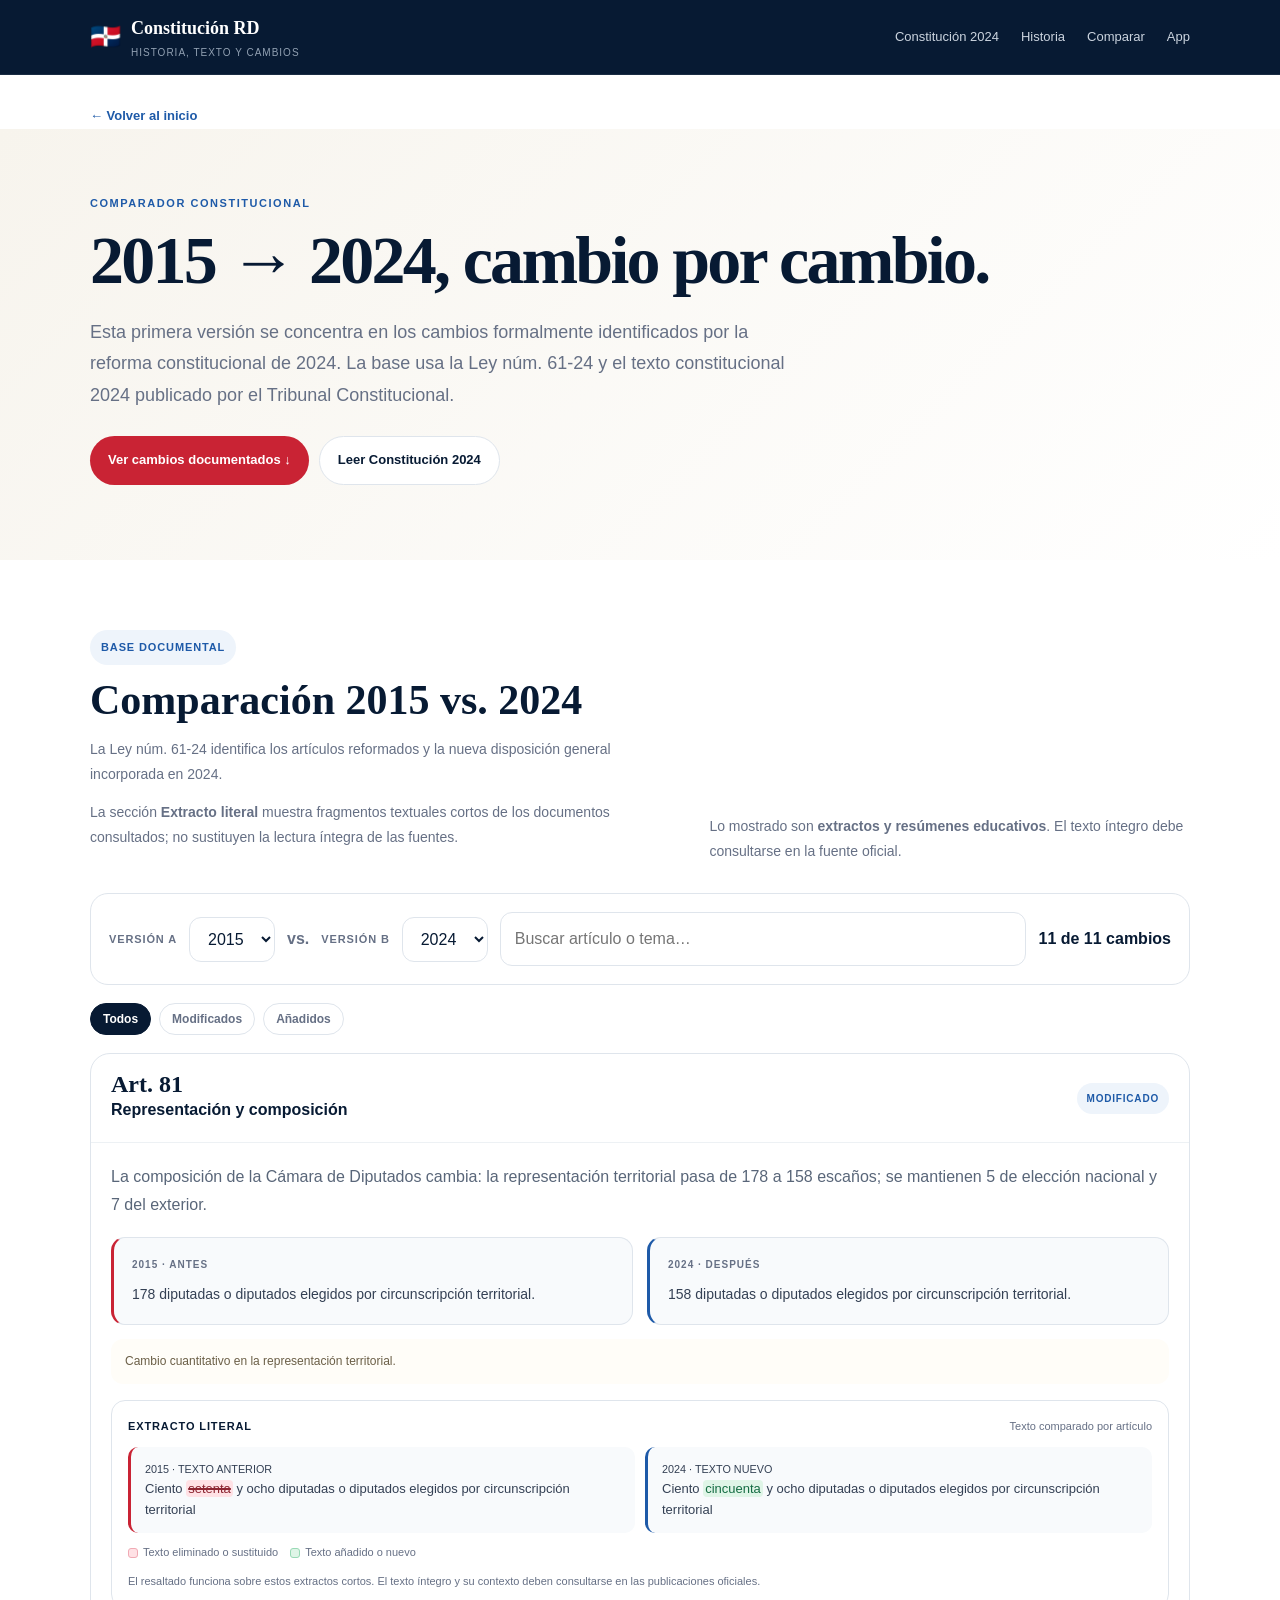
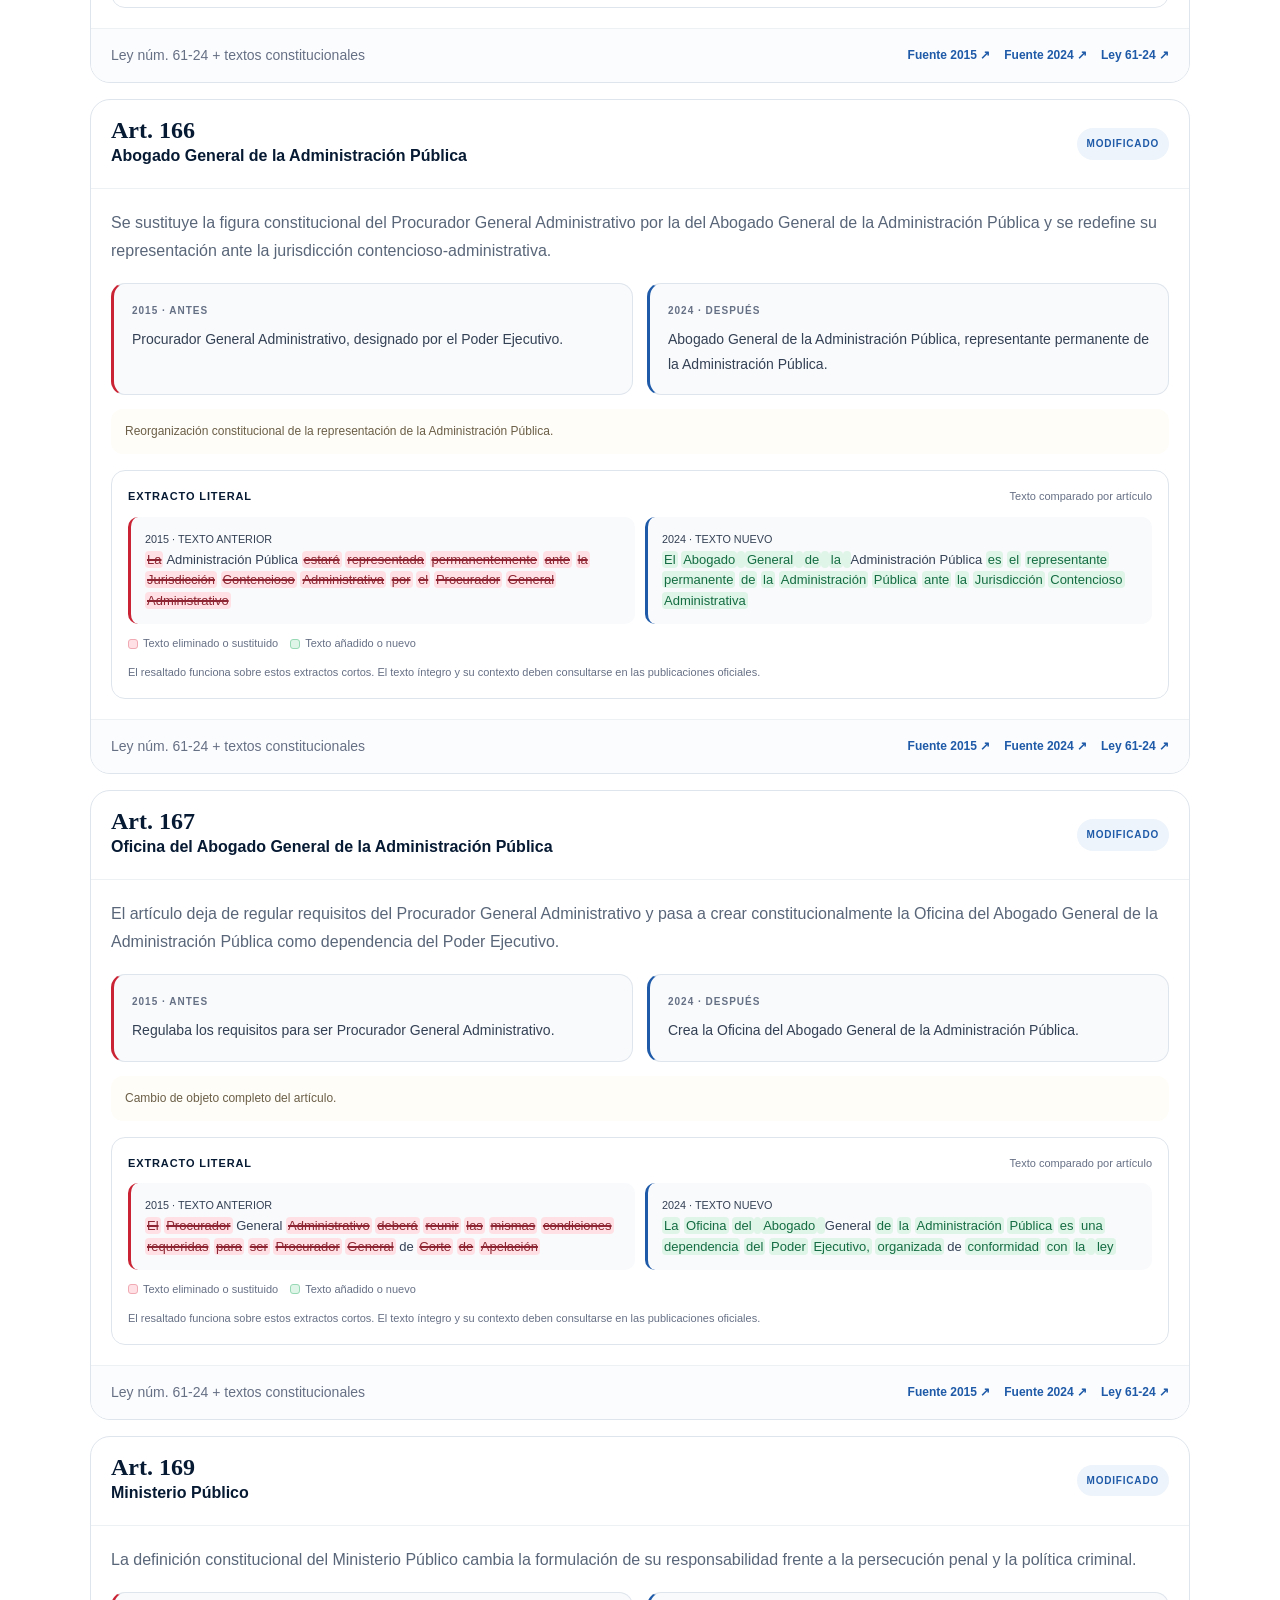
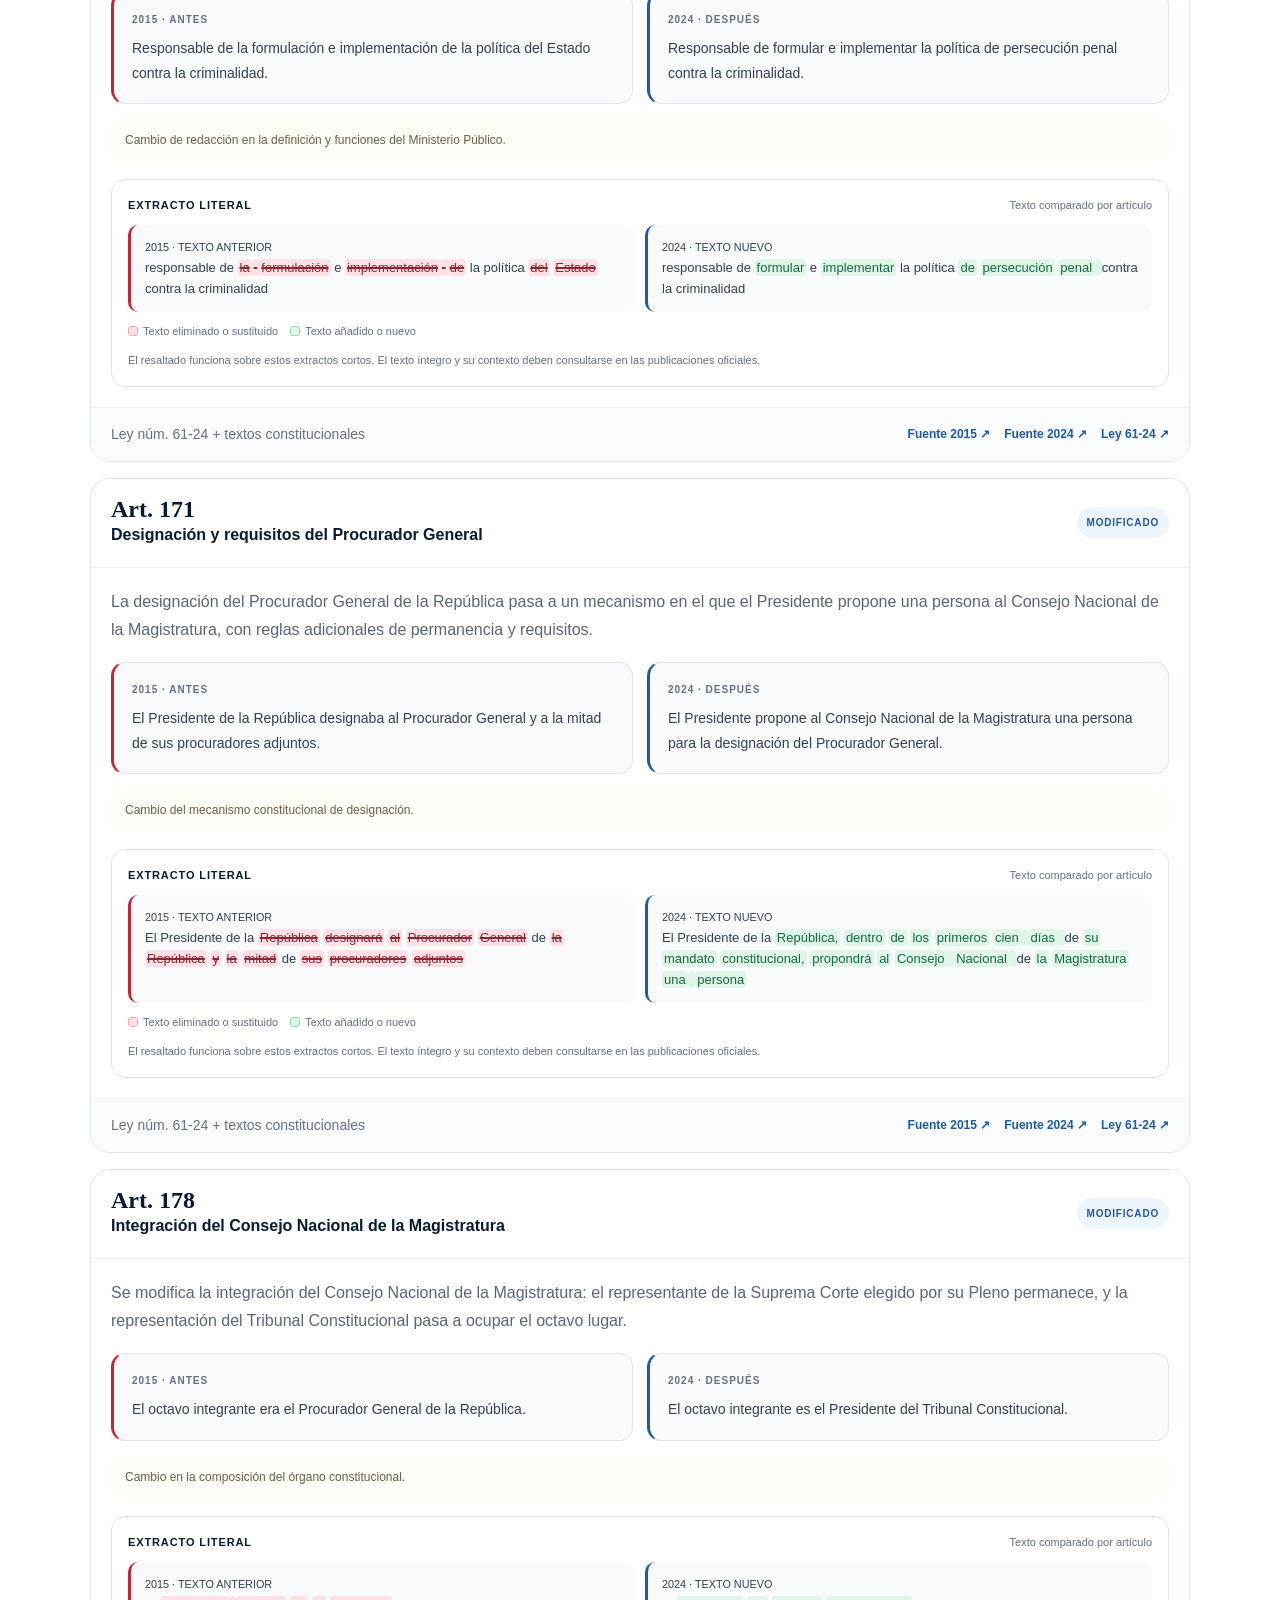
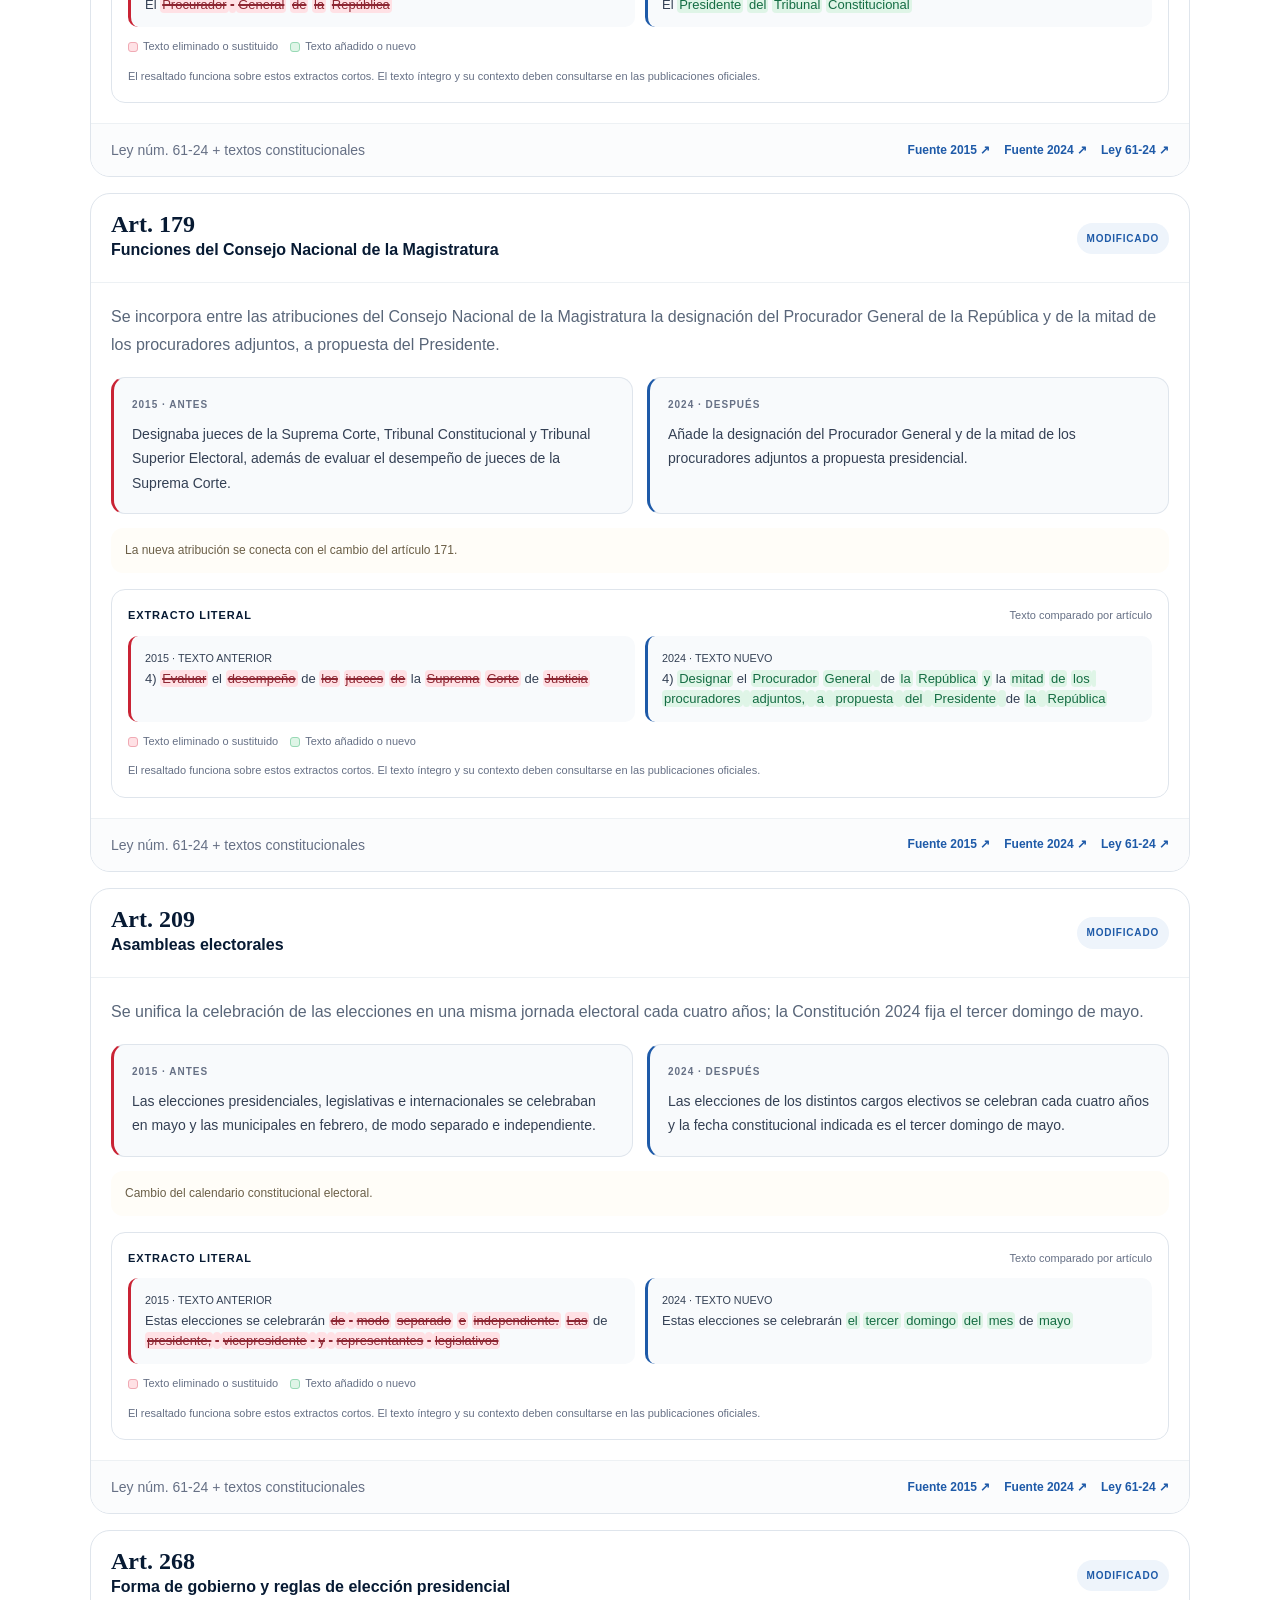
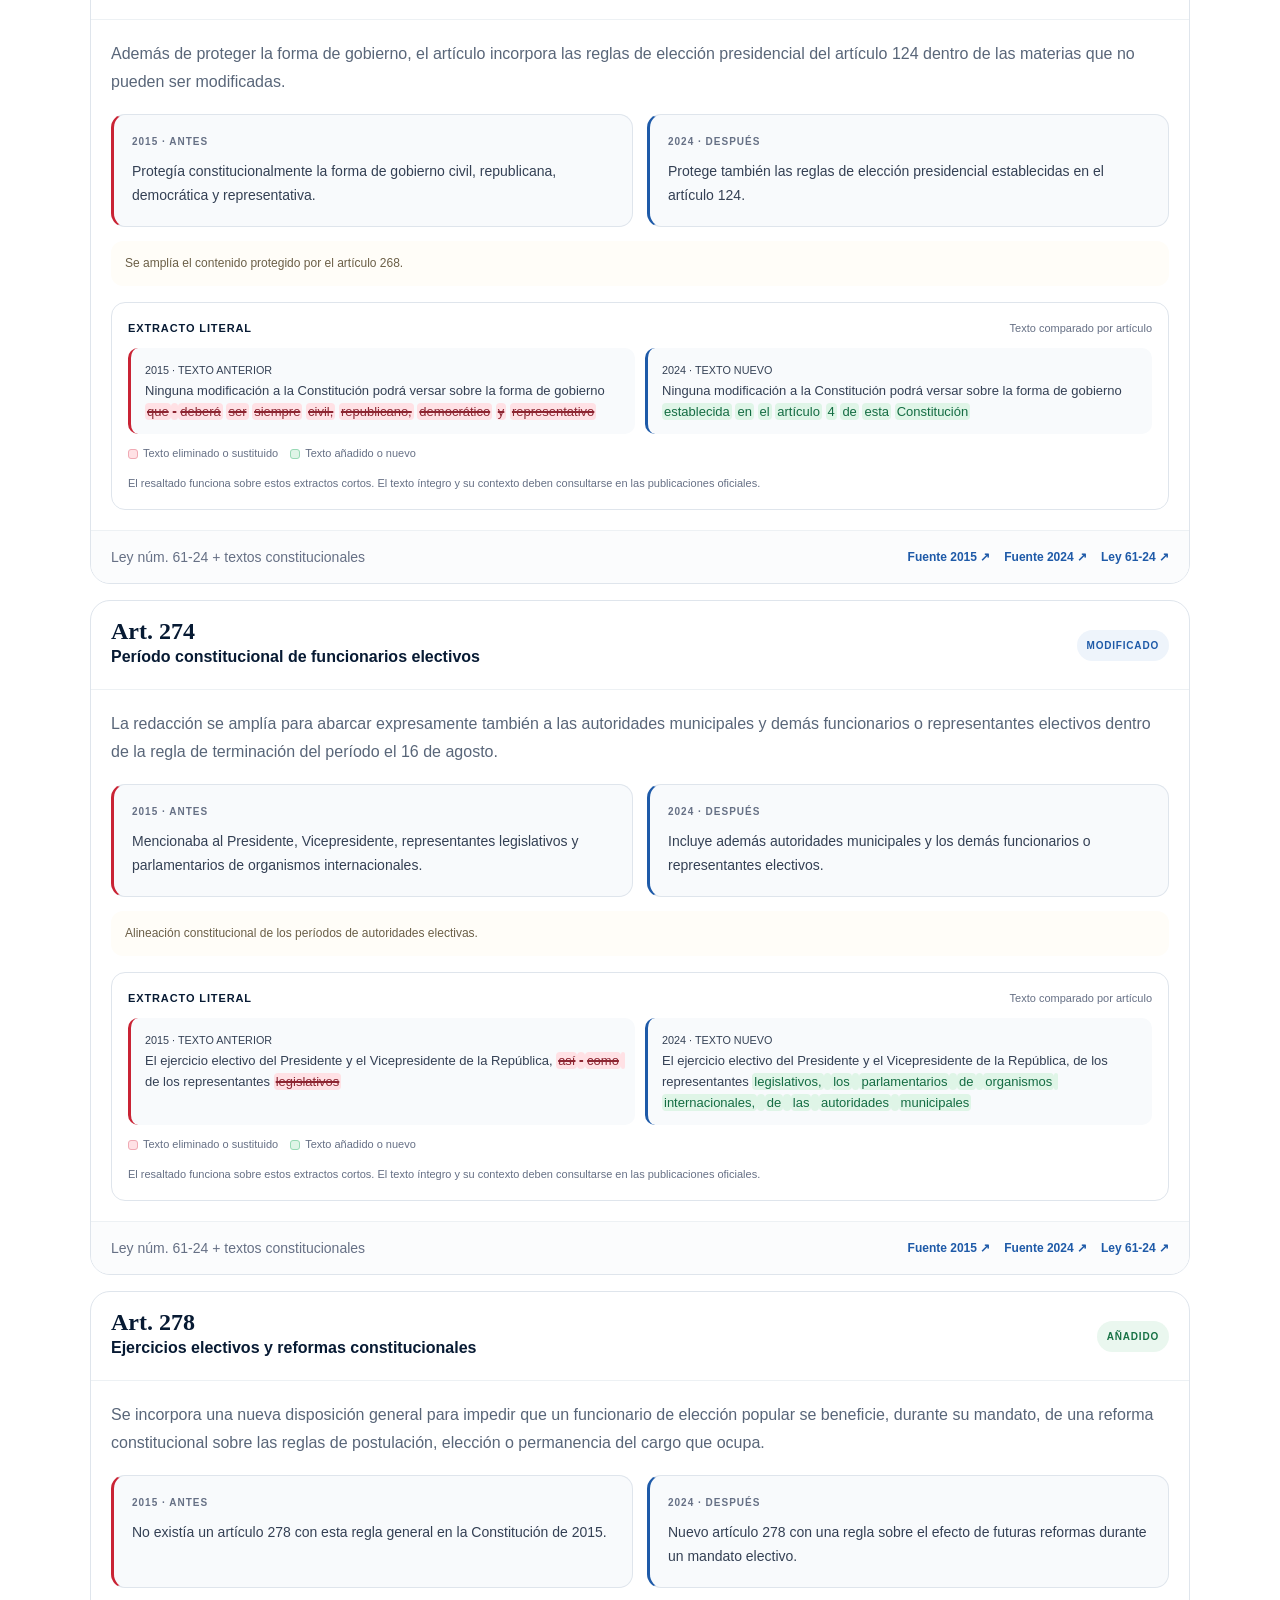
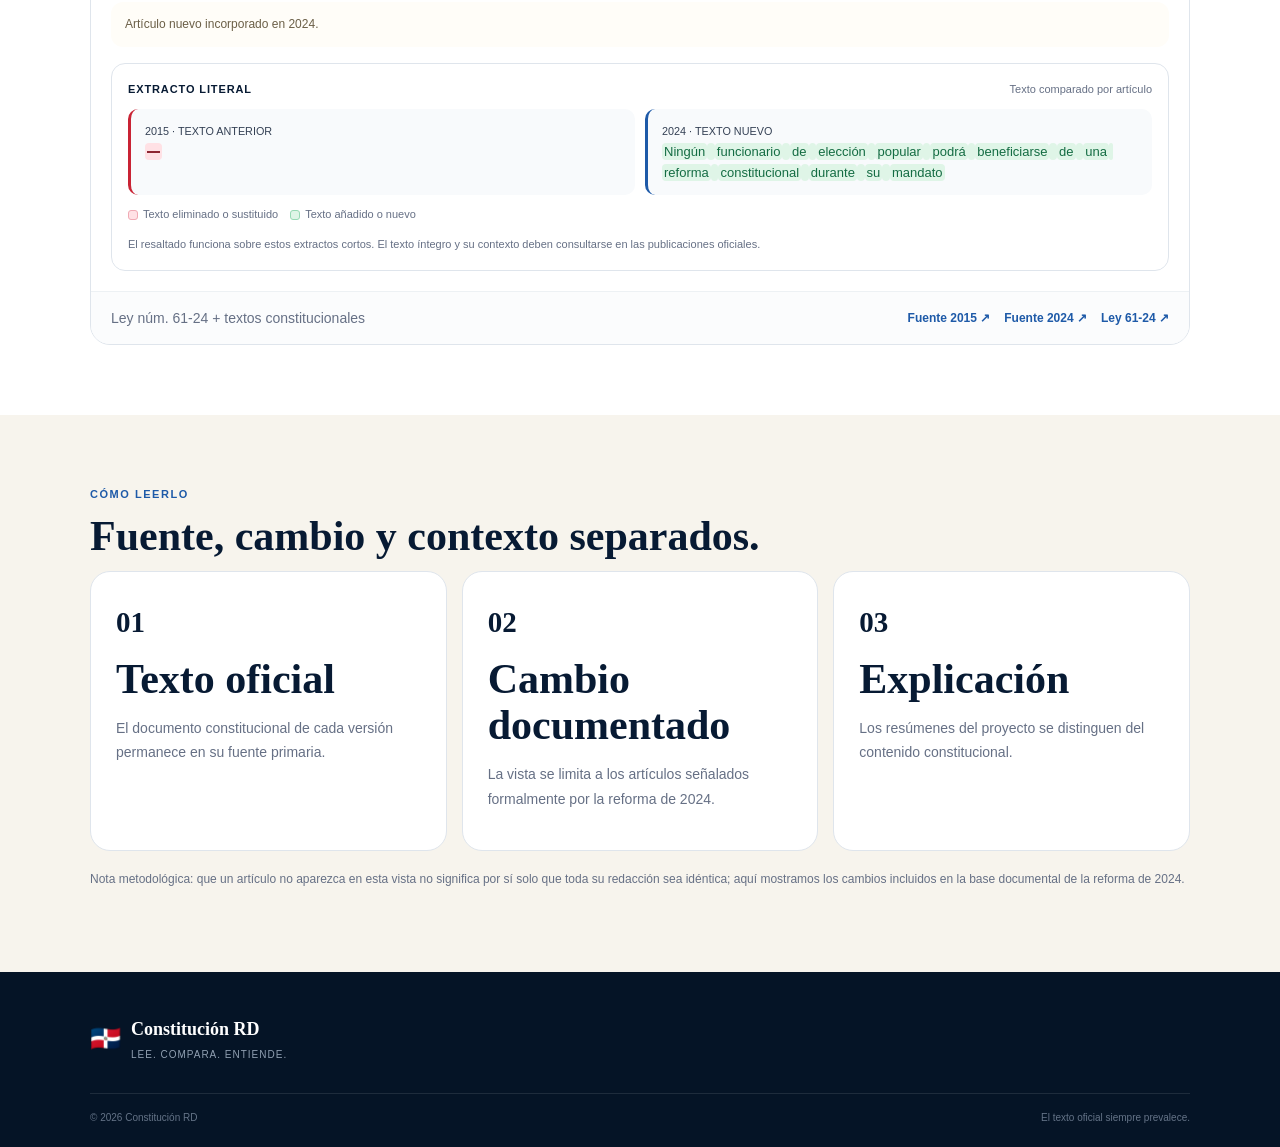
==== commit 558f1ab0: "feat(comparador): resalta cambios palabra por palabra" ====
--- a/comparar/index.html
+++ b/comparar/index.html
@@ -1 +1 @@
-<!doctype html><html lang="es"><head><meta charset="utf-8"><meta name="viewport" content="width=device-width,initial-scale=1"><meta name="description" content="Comparador de Constituciones dominicanas: revisa cambios documentados entre 2015 y 2024."><meta name="theme-color" content="#071a33"><link rel="icon" href="/favicon.svg"><link rel="manifest" href="/site.webmanifest"><link rel="stylesheet" href="/styles.css"><title>Comparar Constituciones | Constitución RD</title><style>.hero{background:linear-gradient(135deg,#f7f4ed,#fff)}.compare-head{display:grid;grid-template-columns:1.1fr .9fr;gap:32px;align-items:end;margin-bottom:30px}.badge{display:inline-flex;align-items:center;border-radius:999px;background:#eef4fb;color:#1e5aa8;padding:8px 11px;font-size:11px;font-weight:900;text-transform:uppercase;letter-spacing:.08em}.subtle{color:#667085;font-size:14px}.tool{display:flex;flex-wrap:wrap;gap:12px;align-items:center;padding:18px;border:1px solid #dfe5ec;border-radius:18px;background:#fff}.tool label{font-size:11px;font-weight:900;text-transform:uppercase;letter-spacing:.08em;color:#667085}.select,.search{padding:12px 14px;border:1px solid #dfe5ec;border-radius:12px;background:#fff;color:#071a33;font:inherit}.search{min-width:260px;flex:1}.count{margin-left:auto;font-weight:900;color:#071a33}.filters{display:flex;flex-wrap:wrap;gap:8px;margin:18px 0}.filter{border:1px solid #dfe5ec;background:#fff;color:#667085;border-radius:999px;padding:8px 12px;font-size:12px;font-weight:800;cursor:pointer}.filter.active{background:#071a33;color:#fff;border-color:#071a33}.changes{display:grid;gap:16px}.change{border:1px solid #dfe5ec;border-radius:20px;background:#fff;overflow:hidden}.change-top{display:flex;justify-content:space-between;gap:12px;align-items:center;padding:18px 20px;border-bottom:1px solid #edf1f4}.article{font:800 24px/1 Georgia,serif;color:#071a33}.change-title{font-weight:800;color:#071a33}.status{font-size:10px;font-weight:900;letter-spacing:.08em;text-transform:uppercase;padding:7px 10px;border-radius:999px;background:#eef4fb;color:#1e5aa8}.status.added{background:#eaf7ef;color:#177245}.change-body{padding:20px}.summary{color:#596679;margin:0 0 18px}.cols{display:grid;grid-template-columns:1fr 1fr;gap:14px}.pane{padding:18px;border-radius:14px;background:#f8fafc}.pane.before{border-left:3px solid #c92334}.pane.after{border-left:3px solid #1e5aa8}.pane small{display:block;font-size:10px;font-weight:900;letter-spacing:.1em;color:#667085;margin-bottom:8px}.pane p{margin:0;color:#344054;font-size:14px}.note2{margin-top:14px;padding:12px 14px;border-radius:12px;background:#fffdf8;color:#6b5f47;font-size:12px}.literal{margin-top:16px;padding:16px;border:1px solid #dfe5ec;border-radius:14px;background:#fff}.literal-head{display:flex;justify-content:space-between;gap:12px;align-items:center;margin-bottom:10px}.literal-title{font-size:11px;font-weight:900;letter-spacing:.08em;text-transform:uppercase;color:#071a33}.literal-source{font-size:11px;color:#667085}.quote{padding:12px 14px;border-radius:10px;background:#f8fafc;color:#344054;font-size:13px;line-height:1.6}.quote.before{border-left:3px solid #c92334}.quote.after{border-left:3px solid #1e5aa8}.quote b{font-weight:800}.literal-note{margin:10px 0 0;color:#667085;font-size:11px}.change-foot{display:flex;justify-content:space-between;gap:12px;align-items:center;padding:14px 20px;background:#fbfcfd;border-top:1px solid #edf1f4}.source-link{color:#1e5aa8;font-size:12px;font-weight:900;text-decoration:none}.empty{padding:45px;text-align:center;border:1px dashed #cbd5e1;border-radius:18px;color:#667085;background:#fff}.method{display:grid;grid-template-columns:repeat(3,1fr);gap:15px}.method .card{min-height:0}.disc{font-size:12px;color:#667085;margin-top:18px}.error{padding:20px;background:#fff3f4;border:1px solid #f0c5ca;border-radius:16px;color:#8d2632}@media(max-width:800px){.compare-head{grid-template-columns:1fr}.cols,.method{grid-template-columns:1fr}.count{margin-left:0;width:100%}.article{font-size:21px}}</style></head><body><header class="top"><div class="wrap bar"><a class="brand" href="/"><span class="flag">🇩🇴</span><span><strong>Constitución RD</strong><small>Historia, texto y cambios</small></span></a><nav class="nav"><a href="/constitucion/2024/">Constitución 2024</a><a href="/historia/">Historia</a><a href="/comparar/">Comparar</a><a href="/app/">App</a></nav></div></header><main><div class="wrap"><a class="back" href="/">← Volver al inicio</a></div><section class="hero"><div class="wrap"><div class="ey">Comparador constitucional</div><h1>2015 → 2024, cambio por cambio.</h1><p>Esta primera versión se concentra en los cambios formalmente identificados por la reforma constitucional de 2024. La base usa la Ley núm. 61-24 y el texto constitucional 2024 publicado por el Tribunal Constitucional.</p><div class="actions"><a class="btn primary" href="#resultado">Ver cambios documentados ↓</a><a class="btn outline" href="/constitucion/2024/leer/">Leer Constitución 2024</a></div></div></section><section class="section" id="resultado"><div class="wrap"><div class="compare-head"><div><span class="badge">Base documental</span><h2 style="margin-top:12px">Comparación 2015 vs. 2024</h2><p class="subtle">La Ley núm. 61-24 identifica los artículos reformados y la nueva disposición general incorporada en 2024.</p><p class="subtle">La sección <strong>Extracto literal</strong> muestra fragmentos textuales cortos de los documentos consultados; no sustituyen la lectura íntegra de las fuentes.</p></div><div class="subtle">Lo mostrado son <strong>extractos y resúmenes educativos</strong>. El texto íntegro debe consultarse en la fuente oficial.</div></div><div class="tool"><label for="versionA">Versión A</label><select class="select" id="versionA"><option value="2015">2015</option></select><strong style="color:#667085">vs.</strong><label for="versionB">Versión B</label><select class="select" id="versionB"><option value="2024">2024</option></select><input class="search" id="search" type="search" placeholder="Buscar artículo o tema…"><span class="count" id="count"></span></div><div class="filters"><button class="filter active" data-filter="all">Todos</button><button class="filter" data-filter="modified">Modificados</button><button class="filter" data-filter="added">Añadidos</button></div><div id="changes" class="changes"><div class="empty">Cargando cambios documentados…</div></div></div></section><section class="section soft"><div class="wrap"><div class="ey">Cómo leerlo</div><h2>Fuente, cambio y contexto separados.</h2><div class="method"><article class="card"><strong>01</strong><h2>Texto oficial</h2><p>El documento constitucional de cada versión permanece en su fuente primaria.</p></article><article class="card"><strong>02</strong><h2>Cambio documentado</h2><p>La vista se limita a los artículos señalados formalmente por la reforma de 2024.</p></article><article class="card"><strong>03</strong><h2>Explicación</h2><p>Los resúmenes del proyecto se distinguen del contenido constitucional.</p></article></div><p class="disc">Nota metodológica: que un artículo no aparezca en esta vista no significa por sí solo que toda su redacción sea idéntica; aquí mostramos los cambios incluidos en la base documental de la reforma de 2024.</p></div></section></main><footer class="footer"><div class="wrap"><div class="brand"><span class="flag">🇩🇴</span><span><strong>Constitución RD</strong><small>Lee. Compara. Entiende.</small></span></div><div class="footline"><span>© 2026 Constitución RD</span><span>El texto oficial siempre prevalece.</span></div></div></footer><script>const changesEl=document.getElementById('changes'),search=document.getElementById('search'),count=document.getElementById('count');let data={changes:[]},filter='all';function esc(v){return String(v??'').replace(/[&<>\"]/g,c=>({'&':'&amp;','<':'&lt;','>':'&gt;','\\':'&#92;','"':'&quot;'}[c]))}function render(){const q=search.value.toLowerCase().trim();const list=data.changes.filter(x=>(filter==='all'||x.status===filter)&&(!q||String(x.article).includes(q)||x.title.toLowerCase().includes(q)||x.summary.toLowerCase().includes(q)));count.textContent=`${list.length} de ${data.changes.length} cambios`;changesEl.innerHTML=list.length?list.map(x=>`<article class="change"><div class="change-top"><div><div class="article">Art. ${x.article}</div><div class="change-title">${esc(x.title)}</div></div><span class="status ${x.status}">${x.status==='added'?'Añadido':'Modificado'}</span></div><div class="change-body"><p class="summary">${esc(x.summary)}</p><div class="cols"><div class="pane before"><small>2015 · ANTES</small><p>${esc(x.before)}</p></div><div class="pane after"><small>2024 · DESPUÉS</small><p>${esc(x.after)}</p></div></div><div class="note2">${esc(x.note)}</div>${x.literal?`<div class="literal"><div class="literal-head"><span class="literal-title">Extracto literal</span><span class="literal-source">Texto comparado por artículo</span></div><div class="quote before"><small>2015 · TEXTO</small><div>${esc(x.literal.before)}</div></div><div class="quote after" style="margin-top:10px"><small>2024 · TEXTO</small><div>${esc(x.literal.after)}</div></div><div class="literal-note">Los extractos se muestran para localizar el cambio. Consulta las publicaciones completas para el contexto íntegro.</div></div>`:""}</div><div class="change-foot"><span class="subtle">Ley núm. 61-24 + textos constitucionales</span><span style="display:flex;gap:14px;flex-wrap:wrap"><a class="source-link" href="${data.officialPublication2015?.url||"#"}" target="_blank" rel="noreferrer">Fuente 2015 ↗</a><a class="source-link" href="${data.officialConstitution2024.url}" target="_blank" rel="noreferrer">Fuente 2024 ↗</a><a class="source-link" href="${data.officialBasis.url}" target="_blank" rel="noreferrer">Ley 61-24 ↗</a></span></div></article>`).join(''):'<div class="empty">No encontramos cambios para esa búsqueda.</div>'}document.querySelectorAll('.filter').forEach(b=>b.addEventListener('click',()=>{document.querySelectorAll('.filter').forEach(x=>x.classList.remove('active'));b.classList.add('active');filter=b.dataset.filter;render()}));search.addEventListener('input',render);fetch('/data/reforma-2024.json').then(r=>{if(!r.ok)throw new Error('No se pudo cargar la base documental');return r.json()}).then(j=>{data=j;render()}).catch(e=>{count.textContent='';changesEl.innerHTML=`<div class="error"><strong>No se pudo cargar el comparador.</strong><br>${esc(e.message)}</div>`});</script></body></html>+<!doctype html><html lang="es"><head><meta charset="utf-8"><meta name="viewport" content="width=device-width,initial-scale=1"><meta name="description" content="Comparador de Constituciones dominicanas: revisa cambios documentados entre 2015 y 2024."><meta name="theme-color" content="#071a33"><link rel="icon" href="/favicon.svg"><link rel="manifest" href="/site.webmanifest"><link rel="stylesheet" href="/styles.css"><title>Comparar Constituciones | Constitución RD</title><style>.hero{background:linear-gradient(135deg,#f7f4ed,#fff)}.compare-head{display:grid;grid-template-columns:1.1fr .9fr;gap:32px;align-items:end;margin-bottom:30px}.badge{display:inline-flex;align-items:center;border-radius:999px;background:#eef4fb;color:#1e5aa8;padding:8px 11px;font-size:11px;font-weight:900;text-transform:uppercase;letter-spacing:.08em}.subtle{color:#667085;font-size:14px}.tool{display:flex;flex-wrap:wrap;gap:12px;align-items:center;padding:18px;border:1px solid #dfe5ec;border-radius:18px;background:#fff}.tool label{font-size:11px;font-weight:900;text-transform:uppercase;letter-spacing:.08em;color:#667085}.select,.search{padding:12px 14px;border:1px solid #dfe5ec;border-radius:12px;background:#fff;color:#071a33;font:inherit}.search{min-width:260px;flex:1}.count{margin-left:auto;font-weight:900;color:#071a33}.filters{display:flex;flex-wrap:wrap;gap:8px;margin:18px 0}.filter{border:1px solid #dfe5ec;background:#fff;color:#667085;border-radius:999px;padding:8px 12px;font-size:12px;font-weight:800;cursor:pointer}.filter.active{background:#071a33;color:#fff;border-color:#071a33}.changes{display:grid;gap:16px}.change{border:1px solid #dfe5ec;border-radius:20px;background:#fff;overflow:hidden}.change-top{display:flex;justify-content:space-between;gap:12px;align-items:center;padding:18px 20px;border-bottom:1px solid #edf1f4}.article{font:800 24px/1 Georgia,serif;color:#071a33}.change-title{font-weight:800;color:#071a33}.status{font-size:10px;font-weight:900;letter-spacing:.08em;text-transform:uppercase;padding:7px 10px;border-radius:999px;background:#eef4fb;color:#1e5aa8}.status.added{background:#eaf7ef;color:#177245}.change-body{padding:20px}.summary{color:#596679;margin:0 0 18px}.cols{display:grid;grid-template-columns:1fr 1fr;gap:14px}.pane{padding:18px;border-radius:14px;background:#f8fafc}.pane.before{border-left:3px solid #c92334}.pane.after{border-left:3px solid #1e5aa8}.pane small{display:block;font-size:10px;font-weight:900;letter-spacing:.1em;color:#667085;margin-bottom:8px}.pane p{margin:0;color:#344054;font-size:14px}.note2{margin-top:14px;padding:12px 14px;border-radius:12px;background:#fffdf8;color:#6b5f47;font-size:12px}.literal{margin-top:16px;padding:16px;border:1px solid #dfe5ec;border-radius:14px;background:#fff}.literal-head{display:flex;justify-content:space-between;gap:12px;align-items:center;margin-bottom:10px}.literal-title{font-size:11px;font-weight:900;letter-spacing:.08em;text-transform:uppercase;color:#071a33}.literal-source{font-size:11px;color:#667085}.quote{padding:12px 14px;border-radius:10px;background:#f8fafc;color:#344054;font-size:13px;line-height:1.6}.quote.before{border-left:3px solid #c92334}.quote.after{border-left:3px solid #1e5aa8}.diff-del{background:#ffe1e5;color:#8d2632;text-decoration:line-through;text-decoration-thickness:1.5px;border-radius:4px;padding:1px 2px}.diff-add{background:#dff5e7;color:#146c43;border-radius:4px;padding:1px 2px}.diff-same{color:#344054}.diff-legend{display:flex;gap:12px;flex-wrap:wrap;margin:10px 0 0;font-size:11px;color:#667085}.legend-chip{display:inline-flex;align-items:center;gap:5px}.legend-box{width:10px;height:10px;border-radius:3px}.legend-box.del{background:#ffe1e5;border:1px solid #f0aab4}.legend-box.add{background:#dff5e7;border:1px solid #98d9b5}.quote b{font-weight:800}.diff-grid{display:grid;grid-template-columns:1fr 1fr;gap:10px}.diff-grid .quote{margin:0}.literal-note{margin:10px 0 0;color:#667085;font-size:11px}.change-foot{display:flex;justify-content:space-between;gap:12px;align-items:center;padding:14px 20px;background:#fbfcfd;border-top:1px solid #edf1f4}.source-link{color:#1e5aa8;font-size:12px;font-weight:900;text-decoration:none}.empty{padding:45px;text-align:center;border:1px dashed #cbd5e1;border-radius:18px;color:#667085;background:#fff}.method{display:grid;grid-template-columns:repeat(3,1fr);gap:15px}.method .card{min-height:0}.disc{font-size:12px;color:#667085;margin-top:18px}.error{padding:20px;background:#fff3f4;border:1px solid #f0c5ca;border-radius:16px;color:#8d2632}@media(max-width:800px){.diff-grid{grid-template-columns:1fr}.compare-head{grid-template-columns:1fr}.cols,.method{grid-template-columns:1fr}.count{margin-left:0;width:100%}.article{font-size:21px}}</style></head><body><header class="top"><div class="wrap bar"><a class="brand" href="/"><span class="flag">🇩🇴</span><span><strong>Constitución RD</strong><small>Historia, texto y cambios</small></span></a><nav class="nav"><a href="/constitucion/2024/">Constitución 2024</a><a href="/historia/">Historia</a><a href="/comparar/">Comparar</a><a href="/app/">App</a></nav></div></header><main><div class="wrap"><a class="back" href="/">← Volver al inicio</a></div><section class="hero"><div class="wrap"><div class="ey">Comparador constitucional</div><h1>2015 → 2024, cambio por cambio.</h1><p>Esta primera versión se concentra en los cambios formalmente identificados por la reforma constitucional de 2024. La base usa la Ley núm. 61-24 y el texto constitucional 2024 publicado por el Tribunal Constitucional.</p><div class="actions"><a class="btn primary" href="#resultado">Ver cambios documentados ↓</a><a class="btn outline" href="/constitucion/2024/leer/">Leer Constitución 2024</a></div></div></section><section class="section" id="resultado"><div class="wrap"><div class="compare-head"><div><span class="badge">Base documental</span><h2 style="margin-top:12px">Comparación 2015 vs. 2024</h2><p class="subtle">La Ley núm. 61-24 identifica los artículos reformados y la nueva disposición general incorporada en 2024.</p><p class="subtle">La sección <strong>Extracto literal</strong> muestra fragmentos textuales cortos de los documentos consultados; no sustituyen la lectura íntegra de las fuentes.</p></div><div class="subtle">Lo mostrado son <strong>extractos y resúmenes educativos</strong>. El texto íntegro debe consultarse en la fuente oficial.</div></div><div class="tool"><label for="versionA">Versión A</label><select class="select" id="versionA"><option value="2015">2015</option></select><strong style="color:#667085">vs.</strong><label for="versionB">Versión B</label><select class="select" id="versionB"><option value="2024">2024</option></select><input class="search" id="search" type="search" placeholder="Buscar artículo o tema…"><span class="count" id="count"></span></div><div class="filters"><button class="filter active" data-filter="all">Todos</button><button class="filter" data-filter="modified">Modificados</button><button class="filter" data-filter="added">Añadidos</button></div><div id="changes" class="changes"><div class="empty">Cargando cambios documentados…</div></div></div></section><section class="section soft"><div class="wrap"><div class="ey">Cómo leerlo</div><h2>Fuente, cambio y contexto separados.</h2><div class="method"><article class="card"><strong>01</strong><h2>Texto oficial</h2><p>El documento constitucional de cada versión permanece en su fuente primaria.</p></article><article class="card"><strong>02</strong><h2>Cambio documentado</h2><p>La vista se limita a los artículos señalados formalmente por la reforma de 2024.</p></article><article class="card"><strong>03</strong><h2>Explicación</h2><p>Los resúmenes del proyecto se distinguen del contenido constitucional.</p></article></div><p class="disc">Nota metodológica: que un artículo no aparezca en esta vista no significa por sí solo que toda su redacción sea idéntica; aquí mostramos los cambios incluidos en la base documental de la reforma de 2024.</p></div></section></main><footer class="footer"><div class="wrap"><div class="brand"><span class="flag">🇩🇴</span><span><strong>Constitución RD</strong><small>Lee. Compara. Entiende.</small></span></div><div class="footline"><span>© 2026 Constitución RD</span><span>El texto oficial siempre prevalece.</span></div></div></footer><script>const changesEl=document.getElementById('changes'),search=document.getElementById('search'),count=document.getElementById('count');let data={changes:[]},filter='all';function esc(v){return String(v??'').replace(/[&<>\"]/g,c=>({'&':'&amp;','<':'&lt;','>':'&gt;','\\':'&#92;','"':'&quot;'}[c]))}function tokenize(text){return text.match(/\s+|[\p{L}\p{N}ÁÉÍÓÚÜÑáéíóúüñ¿?¡!.,;:()"'«»\-–—]+/gu)||[]}function wordDiff(a,b){const A=tokenize(a),B=tokenize(b),m=A.length,n=B.length,dp=Array.from({length:m+1},()=>Array(n+1).fill(0));for(let i=m-1;i>=0;i--){for(let j=n-1;j>=0;j--){dp[i][j]=A[i]===B[j]?dp[i+1][j+1]+1:Math.max(dp[i+1][j],dp[i][j+1])}}const ops=[];let i=0,j=0;while(i<m&&j<n){if(A[i]===B[j]){ops.push({t:'same',v:A[i++]});j++;}else if(dp[i+1][j]>=dp[i][j+1]){ops.push({t:'del',v:A[i++]});}else{ops.push({t:'add',v:B[j++]});}}while(i<m)ops.push({t:'del',v:A[i++]});while(j<n)ops.push({t:'add',v:B[j++]});return ops}function diffHtml(a,b,side){return wordDiff(a,b).filter(o=>side==='before'?o.t!=='add':o.t!=='del').map(o=>'<span class="diff-'+o.t+'">'+esc(o.v)+'</span>').join('')}function render(){const q=search.value.toLowerCase().trim();const list=data.changes.filter(x=>(filter==='all'||x.status===filter)&&(!q||String(x.article).includes(q)||x.title.toLowerCase().includes(q)||x.summary.toLowerCase().includes(q)));count.textContent=`${list.length} de ${data.changes.length} cambios`;changesEl.innerHTML=list.length?list.map(x=>`<article class="change"><div class="change-top"><div><div class="article">Art. ${x.article}</div><div class="change-title">${esc(x.title)}</div></div><span class="status ${x.status}">${x.status==='added'?'Añadido':'Modificado'}</span></div><div class="change-body"><p class="summary">${esc(x.summary)}</p><div class="cols"><div class="pane before"><small>2015 · ANTES</small><p>${esc(x.before)}</p></div><div class="pane after"><small>2024 · DESPUÉS</small><p>${esc(x.after)}</p></div></div><div class="note2">${esc(x.note)}</div>${x.literal?`<div class="literal"><div class="literal-head"><span class="literal-title">Extracto literal</span><span class="literal-source">Texto comparado por artículo</span></div><div class="diff-grid"><div class="quote before"><small>2015 · TEXTO ANTERIOR</small><div>${diffHtml(x.literal.before,x.literal.after,"before")}</div></div><div class="quote after"><small>2024 · TEXTO NUEVO</small><div>${diffHtml(x.literal.before,x.literal.after,"after")}</div></div></div><div class="diff-legend"><span class="legend-chip"><span class="legend-box del"></span>Texto eliminado o sustituido</span><span class="legend-chip"><span class="legend-box add"></span>Texto añadido o nuevo</span></div><div class="literal-note">El resaltado funciona sobre estos extractos cortos. El texto íntegro y su contexto deben consultarse en las publicaciones oficiales.</div></div>`:""}</div><div class="change-foot"><span class="subtle">Ley núm. 61-24 + textos constitucionales</span><span style="display:flex;gap:14px;flex-wrap:wrap"><a class="source-link" href="${data.officialPublication2015?.url||"#"}" target="_blank" rel="noreferrer">Fuente 2015 ↗</a><a class="source-link" href="${data.officialConstitution2024.url}" target="_blank" rel="noreferrer">Fuente 2024 ↗</a><a class="source-link" href="${data.officialBasis.url}" target="_blank" rel="noreferrer">Ley 61-24 ↗</a></span></div></article>`).join(''):'<div class="empty">No encontramos cambios para esa búsqueda.</div>'}document.querySelectorAll('.filter').forEach(b=>b.addEventListener('click',()=>{document.querySelectorAll('.filter').forEach(x=>x.classList.remove('active'));b.classList.add('active');filter=b.dataset.filter;render()}));search.addEventListener('input',render);fetch('/data/reforma-2024.json').then(r=>{if(!r.ok)throw new Error('No se pudo cargar la base documental');return r.json()}).then(j=>{data=j;render()}).catch(e=>{count.textContent='';changesEl.innerHTML=`<div class="error"><strong>No se pudo cargar el comparador.</strong><br>${esc(e.message)}</div>`});</script></body></html>
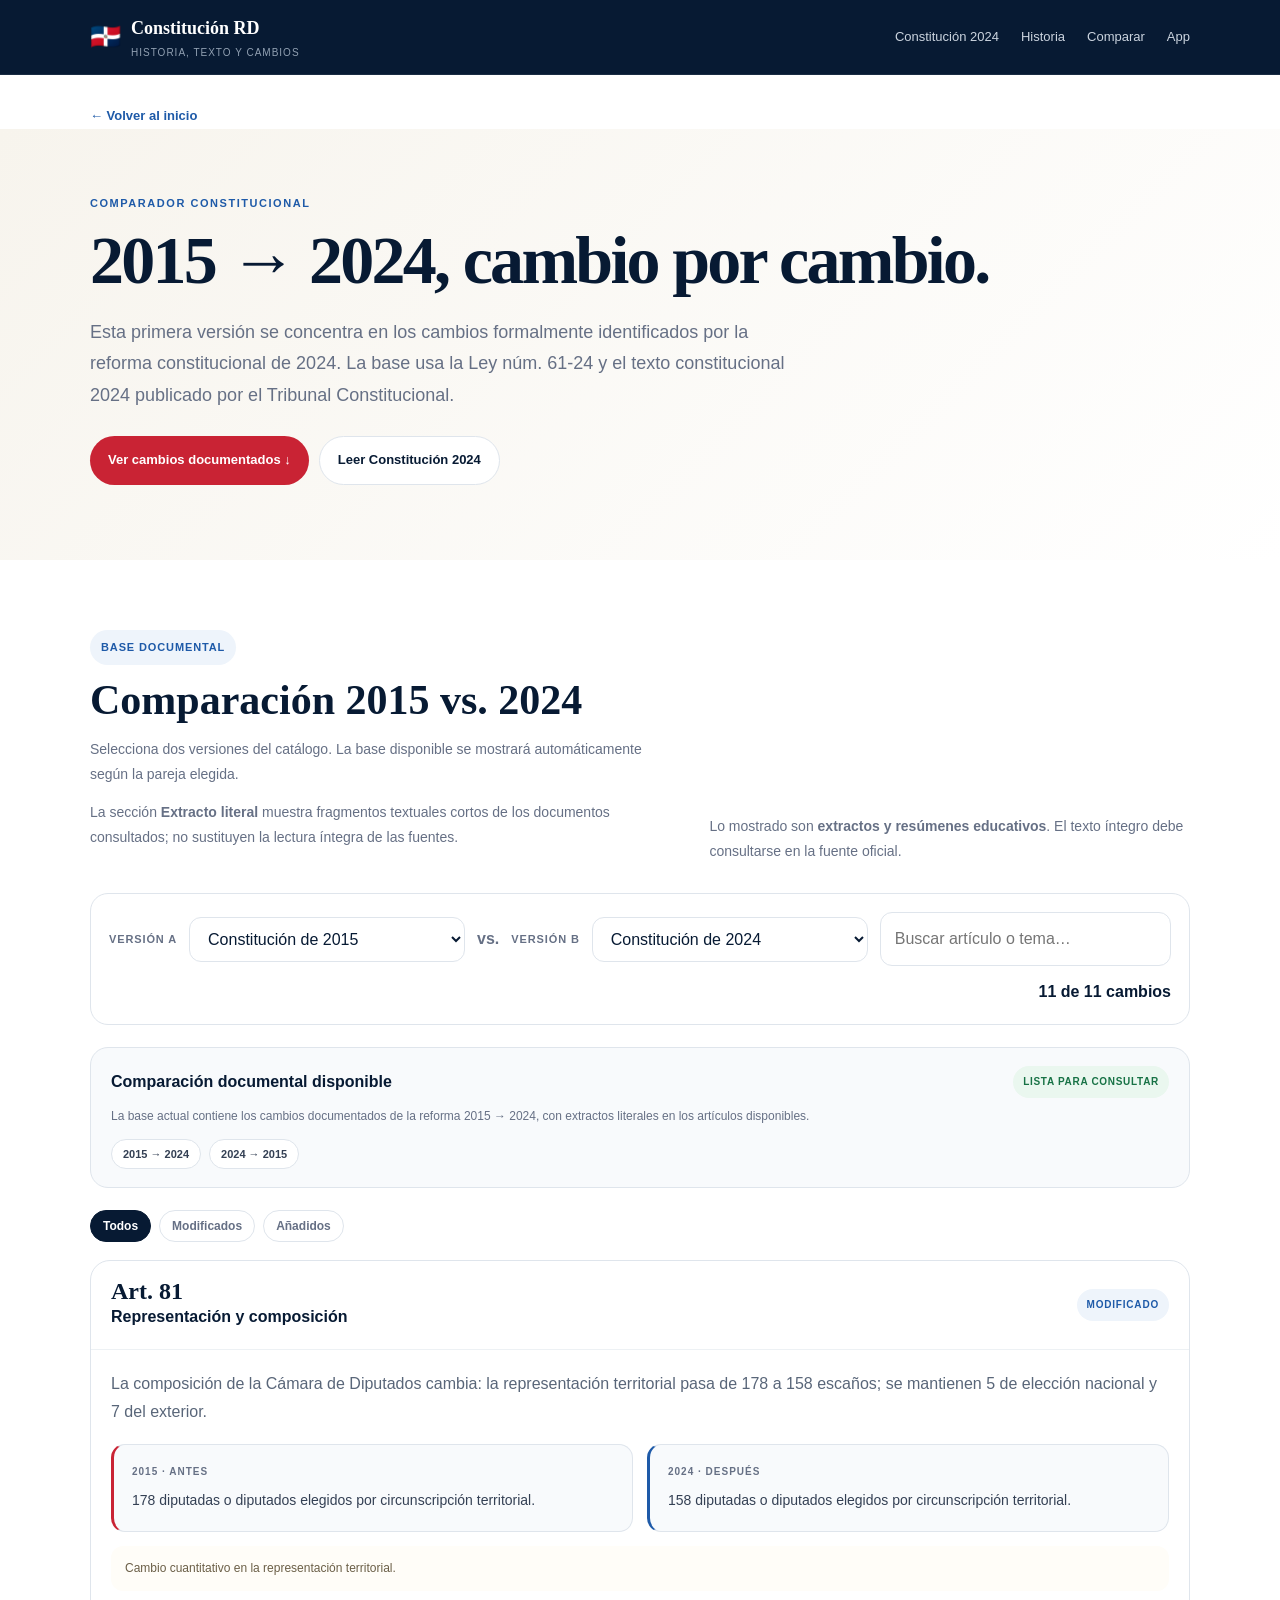
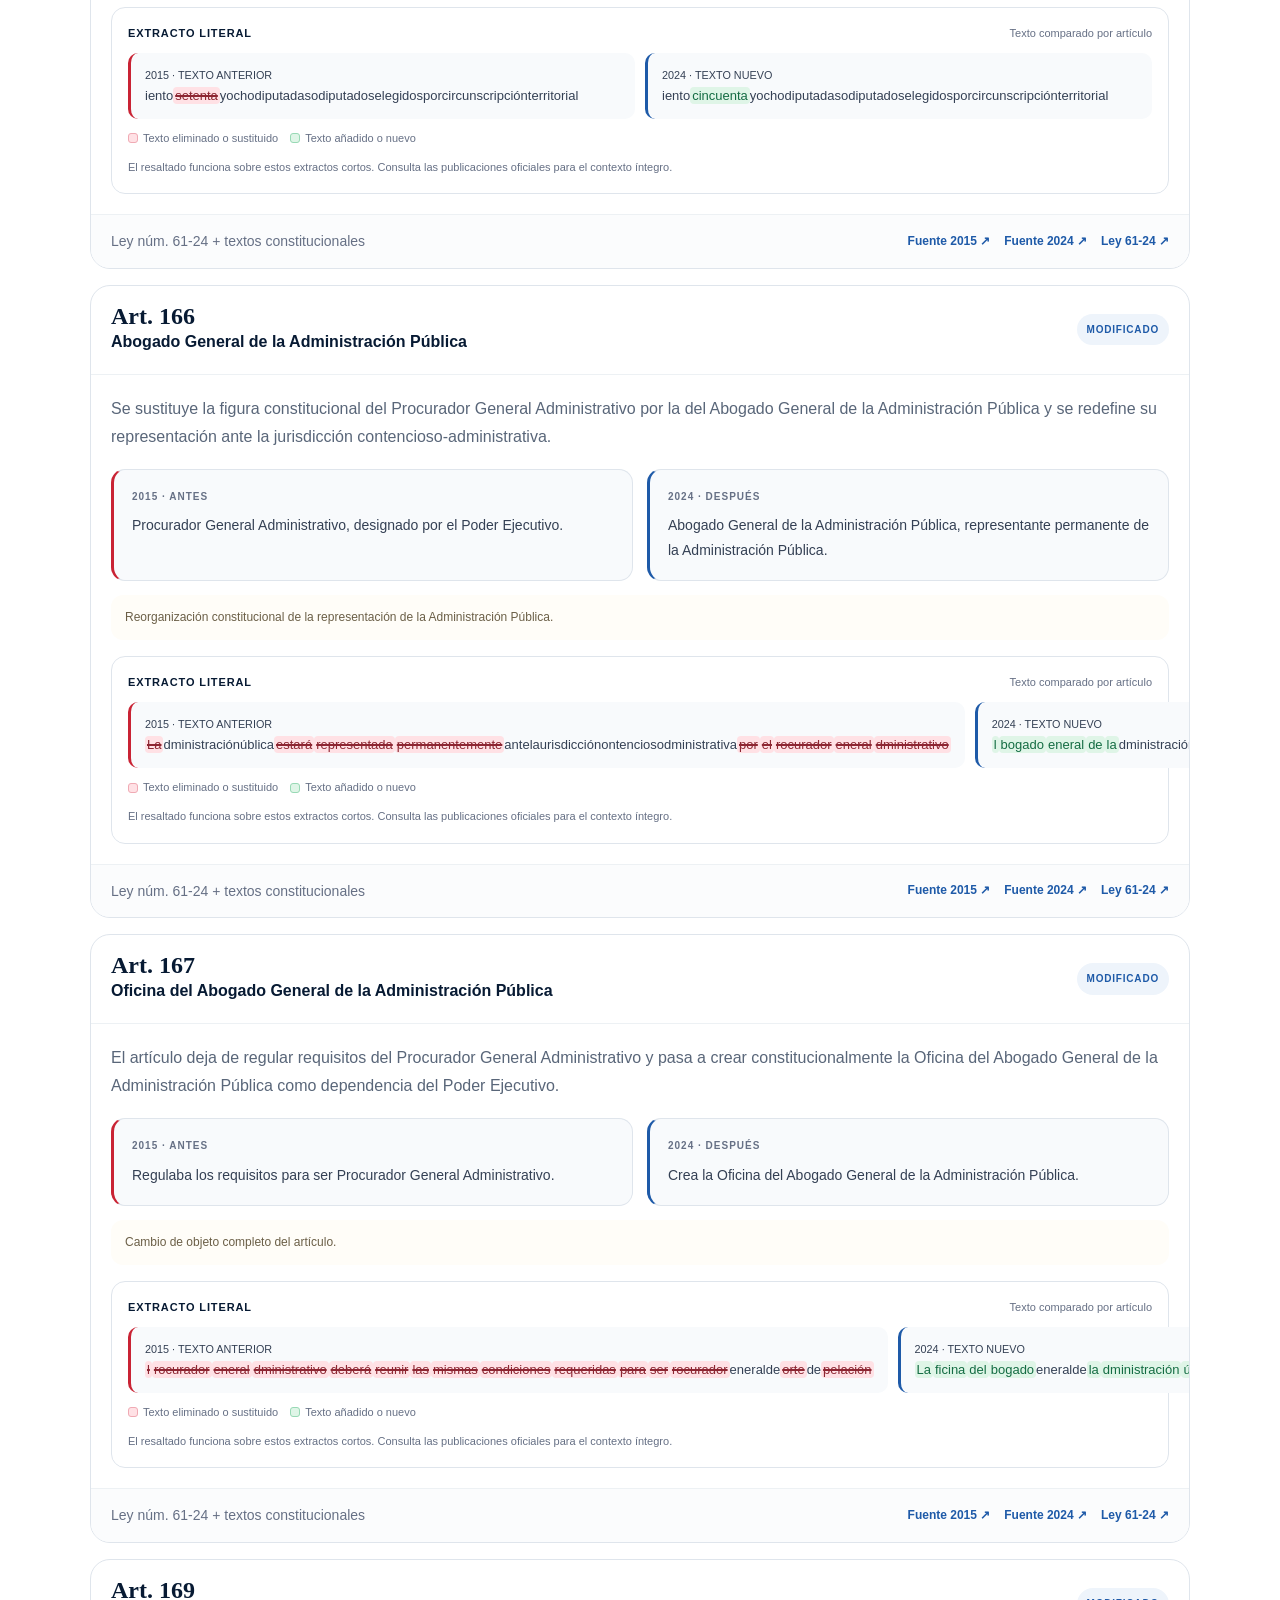
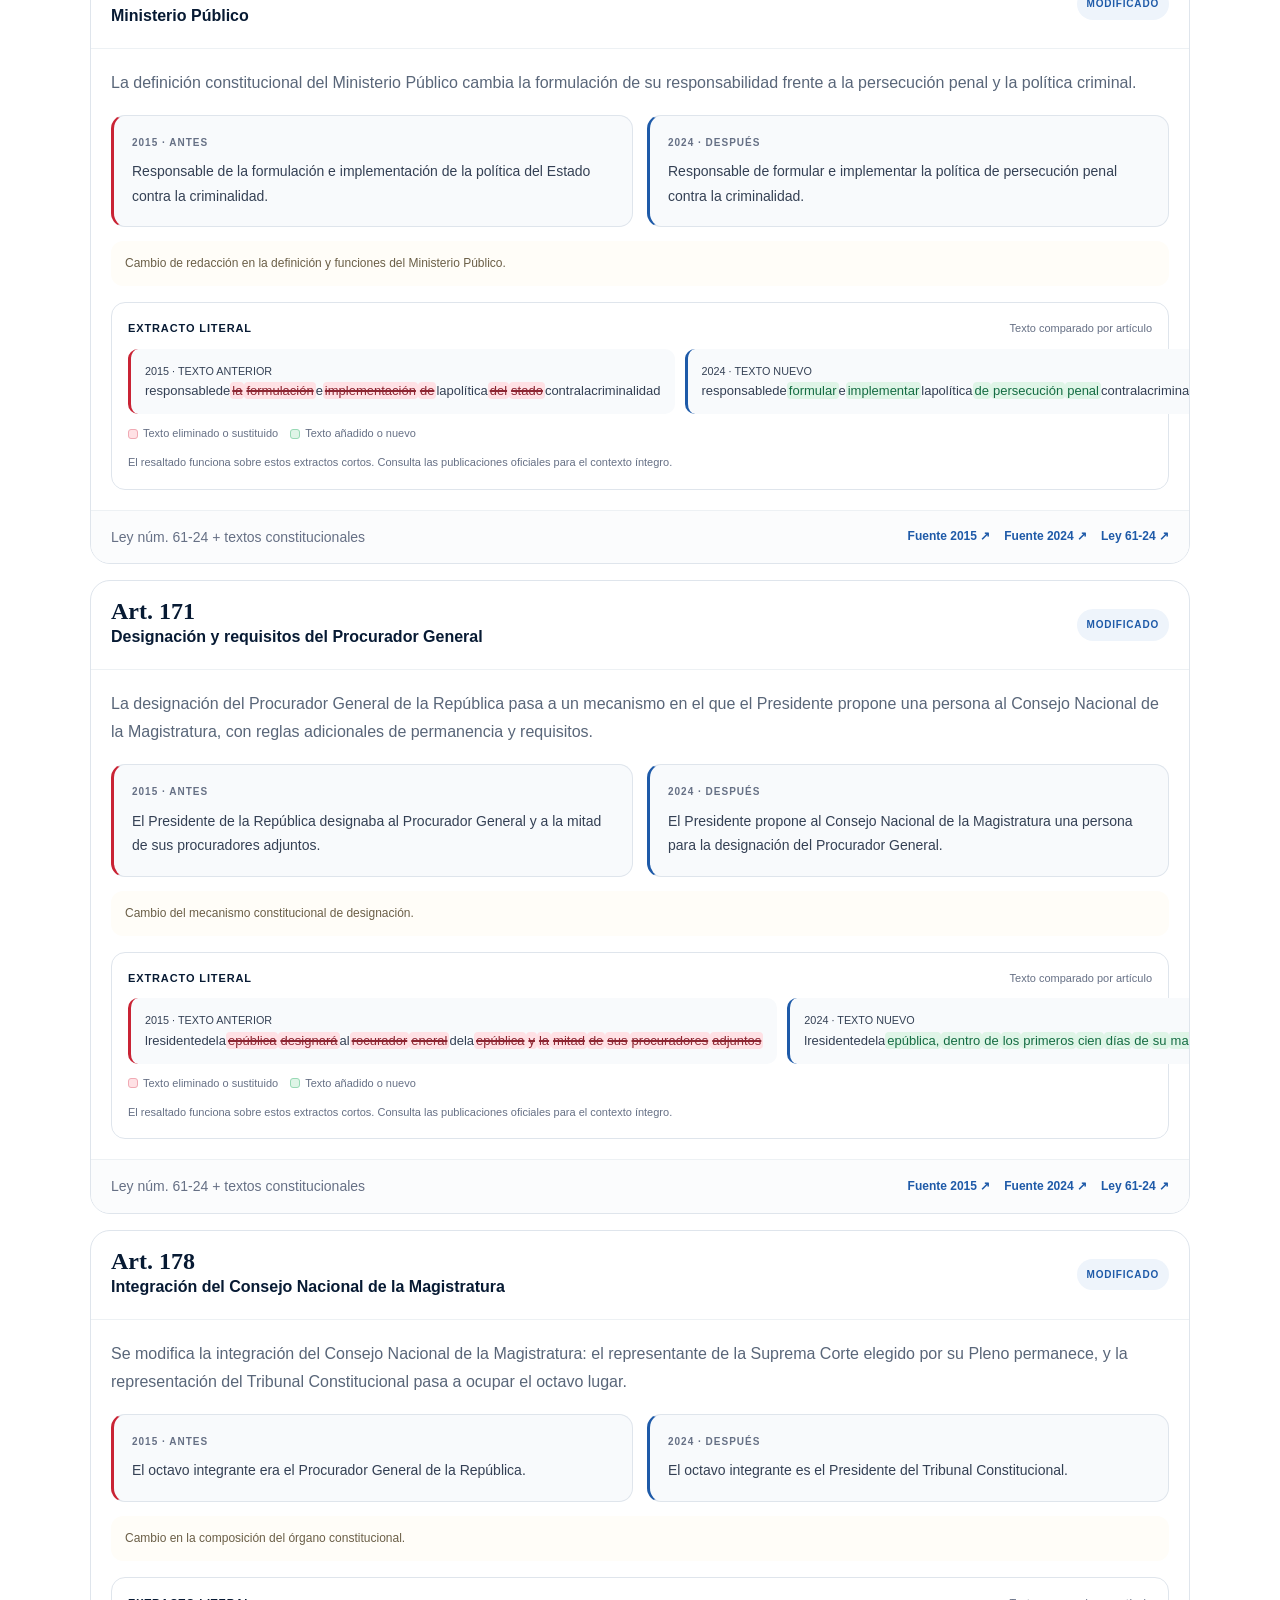
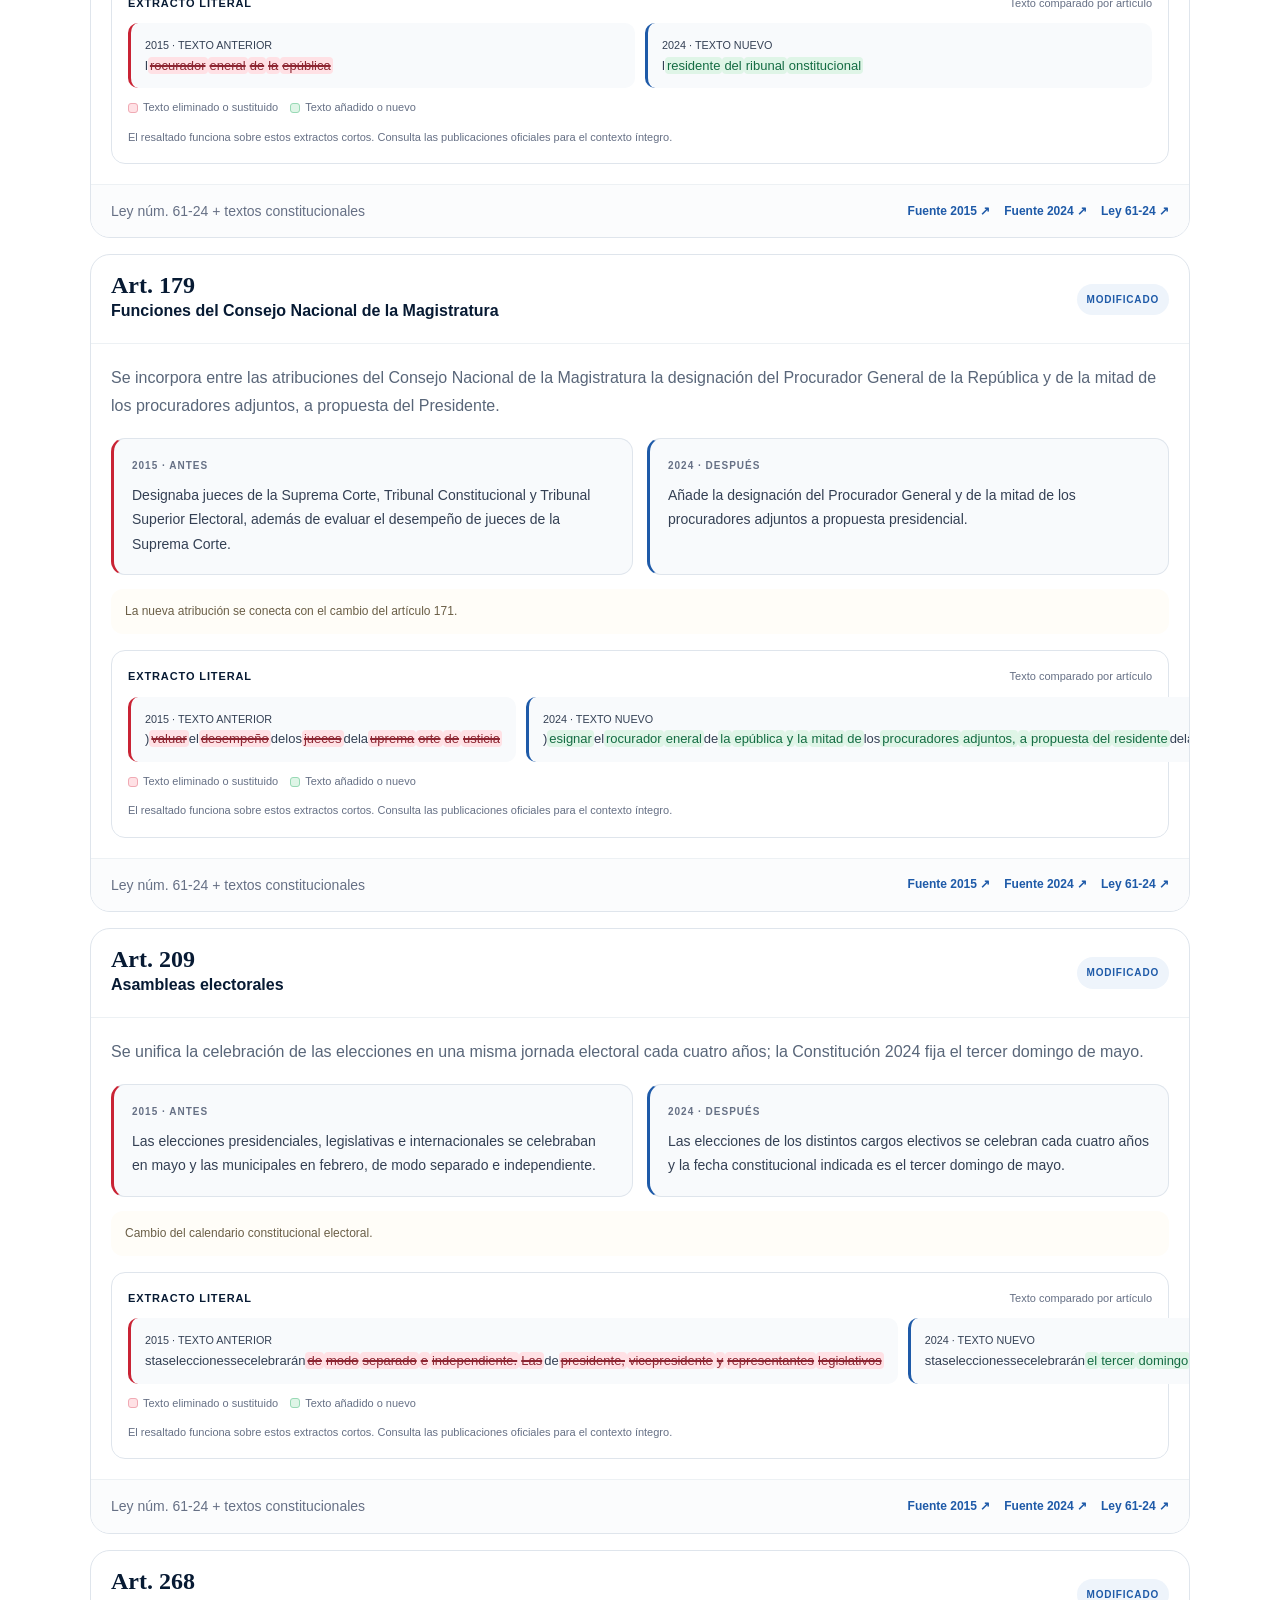
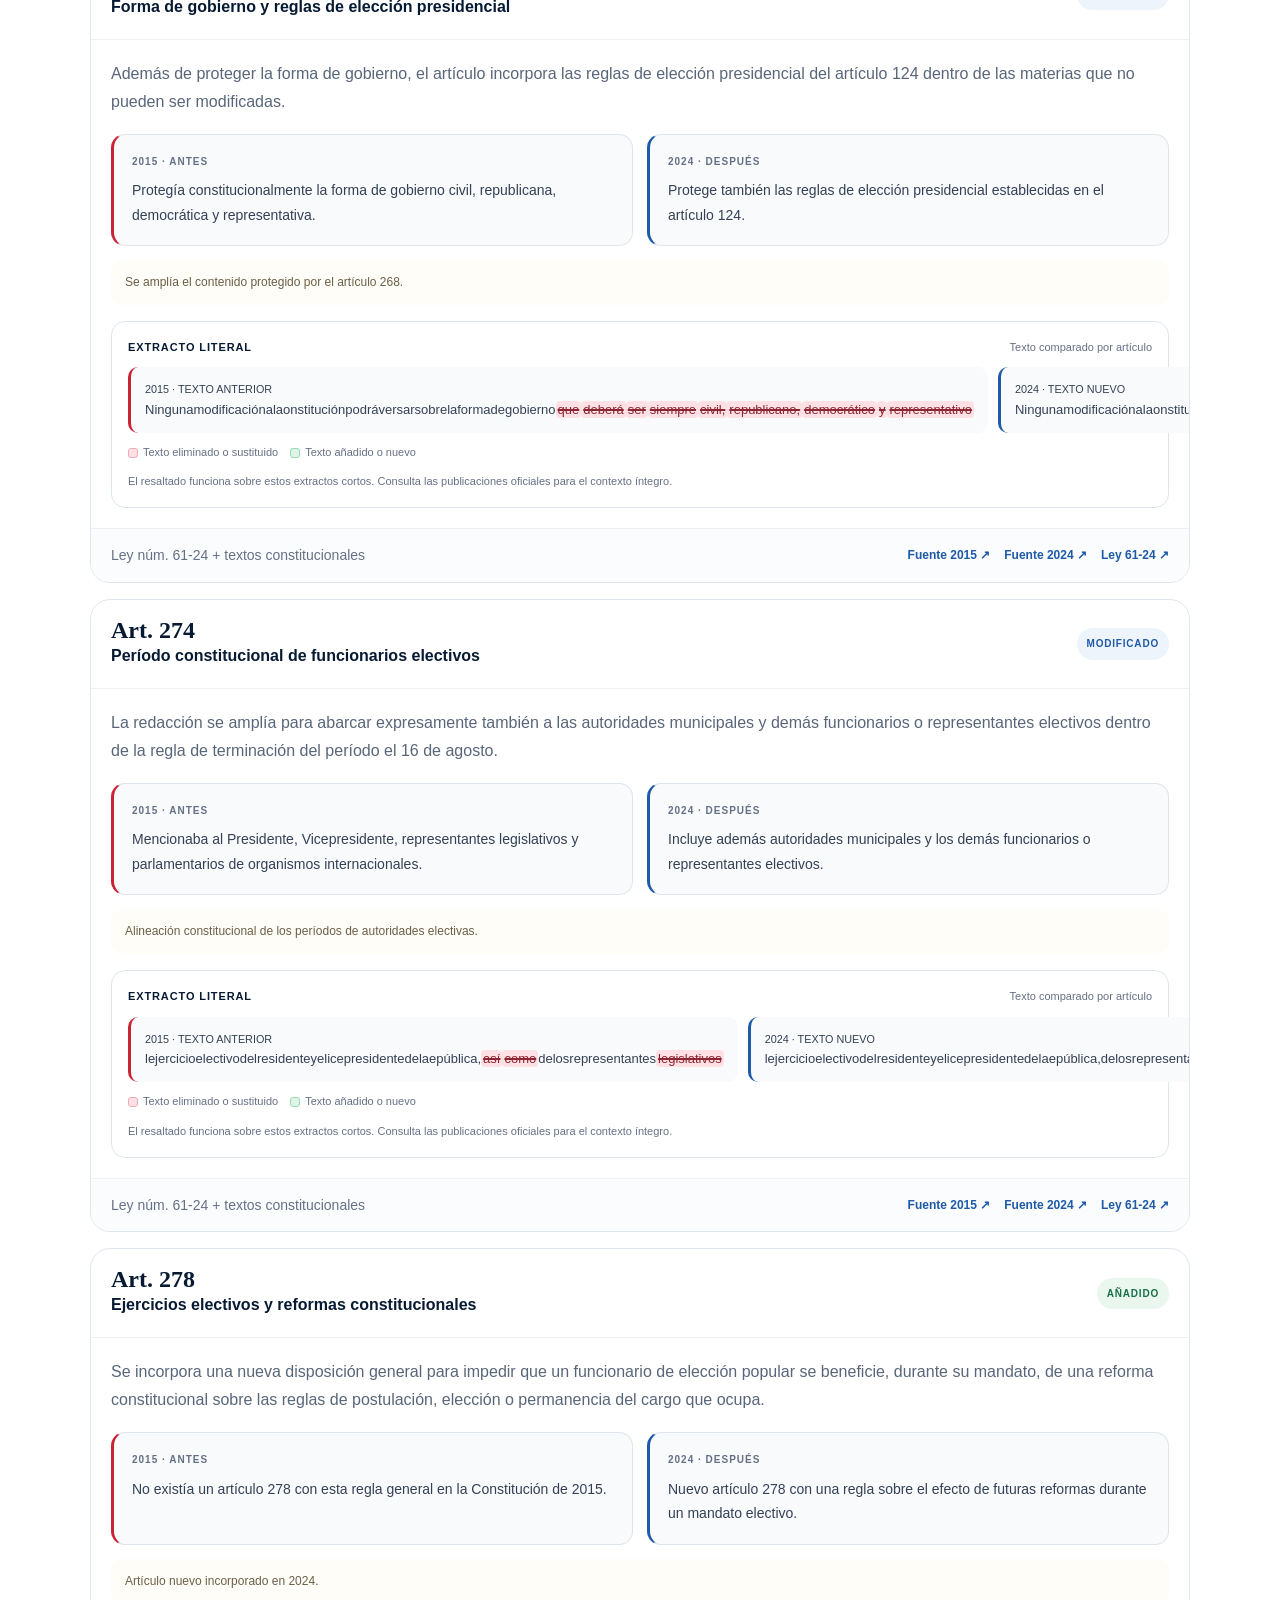
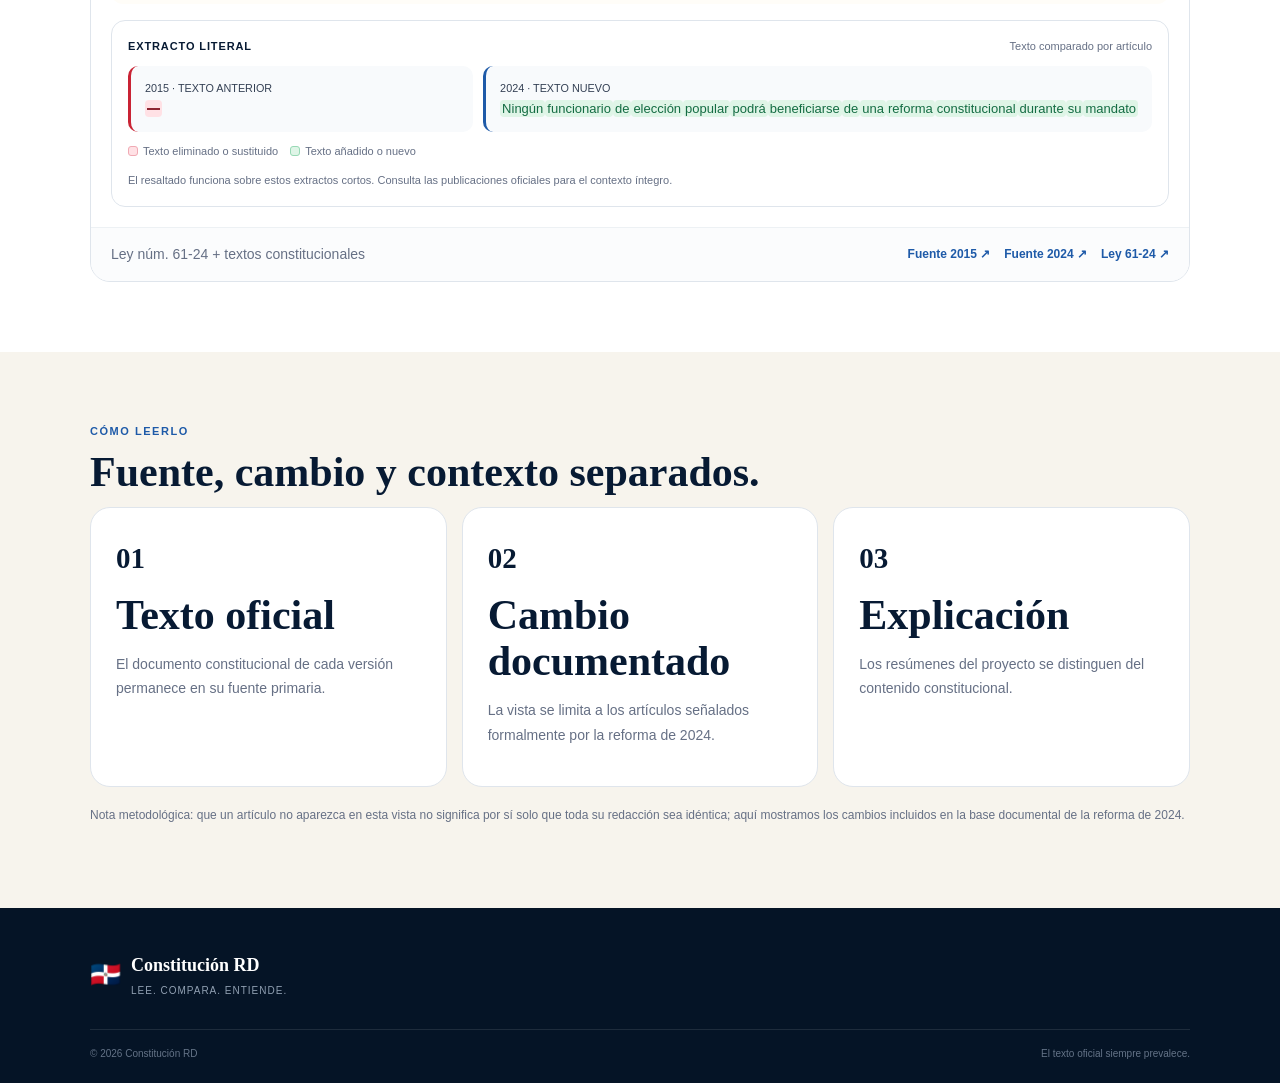
==== commit 6f9ceccd: "feat(comparador): habilita selección multi-version con estado documental" ====
--- a/comparar/index.html
+++ b/comparar/index.html
@@ -1 +1,90 @@
-<!doctype html><html lang="es"><head><meta charset="utf-8"><meta name="viewport" content="width=device-width,initial-scale=1"><meta name="description" content="Comparador de Constituciones dominicanas: revisa cambios documentados entre 2015 y 2024."><meta name="theme-color" content="#071a33"><link rel="icon" href="/favicon.svg"><link rel="manifest" href="/site.webmanifest"><link rel="stylesheet" href="/styles.css"><title>Comparar Constituciones | Constitución RD</title><style>.hero{background:linear-gradient(135deg,#f7f4ed,#fff)}.compare-head{display:grid;grid-template-columns:1.1fr .9fr;gap:32px;align-items:end;margin-bottom:30px}.badge{display:inline-flex;align-items:center;border-radius:999px;background:#eef4fb;color:#1e5aa8;padding:8px 11px;font-size:11px;font-weight:900;text-transform:uppercase;letter-spacing:.08em}.subtle{color:#667085;font-size:14px}.tool{display:flex;flex-wrap:wrap;gap:12px;align-items:center;padding:18px;border:1px solid #dfe5ec;border-radius:18px;background:#fff}.tool label{font-size:11px;font-weight:900;text-transform:uppercase;letter-spacing:.08em;color:#667085}.select,.search{padding:12px 14px;border:1px solid #dfe5ec;border-radius:12px;background:#fff;color:#071a33;font:inherit}.search{min-width:260px;flex:1}.count{margin-left:auto;font-weight:900;color:#071a33}.filters{display:flex;flex-wrap:wrap;gap:8px;margin:18px 0}.filter{border:1px solid #dfe5ec;background:#fff;color:#667085;border-radius:999px;padding:8px 12px;font-size:12px;font-weight:800;cursor:pointer}.filter.active{background:#071a33;color:#fff;border-color:#071a33}.changes{display:grid;gap:16px}.change{border:1px solid #dfe5ec;border-radius:20px;background:#fff;overflow:hidden}.change-top{display:flex;justify-content:space-between;gap:12px;align-items:center;padding:18px 20px;border-bottom:1px solid #edf1f4}.article{font:800 24px/1 Georgia,serif;color:#071a33}.change-title{font-weight:800;color:#071a33}.status{font-size:10px;font-weight:900;letter-spacing:.08em;text-transform:uppercase;padding:7px 10px;border-radius:999px;background:#eef4fb;color:#1e5aa8}.status.added{background:#eaf7ef;color:#177245}.change-body{padding:20px}.summary{color:#596679;margin:0 0 18px}.cols{display:grid;grid-template-columns:1fr 1fr;gap:14px}.pane{padding:18px;border-radius:14px;background:#f8fafc}.pane.before{border-left:3px solid #c92334}.pane.after{border-left:3px solid #1e5aa8}.pane small{display:block;font-size:10px;font-weight:900;letter-spacing:.1em;color:#667085;margin-bottom:8px}.pane p{margin:0;color:#344054;font-size:14px}.note2{margin-top:14px;padding:12px 14px;border-radius:12px;background:#fffdf8;color:#6b5f47;font-size:12px}.literal{margin-top:16px;padding:16px;border:1px solid #dfe5ec;border-radius:14px;background:#fff}.literal-head{display:flex;justify-content:space-between;gap:12px;align-items:center;margin-bottom:10px}.literal-title{font-size:11px;font-weight:900;letter-spacing:.08em;text-transform:uppercase;color:#071a33}.literal-source{font-size:11px;color:#667085}.quote{padding:12px 14px;border-radius:10px;background:#f8fafc;color:#344054;font-size:13px;line-height:1.6}.quote.before{border-left:3px solid #c92334}.quote.after{border-left:3px solid #1e5aa8}.diff-del{background:#ffe1e5;color:#8d2632;text-decoration:line-through;text-decoration-thickness:1.5px;border-radius:4px;padding:1px 2px}.diff-add{background:#dff5e7;color:#146c43;border-radius:4px;padding:1px 2px}.diff-same{color:#344054}.diff-legend{display:flex;gap:12px;flex-wrap:wrap;margin:10px 0 0;font-size:11px;color:#667085}.legend-chip{display:inline-flex;align-items:center;gap:5px}.legend-box{width:10px;height:10px;border-radius:3px}.legend-box.del{background:#ffe1e5;border:1px solid #f0aab4}.legend-box.add{background:#dff5e7;border:1px solid #98d9b5}.quote b{font-weight:800}.diff-grid{display:grid;grid-template-columns:1fr 1fr;gap:10px}.diff-grid .quote{margin:0}.literal-note{margin:10px 0 0;color:#667085;font-size:11px}.change-foot{display:flex;justify-content:space-between;gap:12px;align-items:center;padding:14px 20px;background:#fbfcfd;border-top:1px solid #edf1f4}.source-link{color:#1e5aa8;font-size:12px;font-weight:900;text-decoration:none}.empty{padding:45px;text-align:center;border:1px dashed #cbd5e1;border-radius:18px;color:#667085;background:#fff}.method{display:grid;grid-template-columns:repeat(3,1fr);gap:15px}.method .card{min-height:0}.disc{font-size:12px;color:#667085;margin-top:18px}.error{padding:20px;background:#fff3f4;border:1px solid #f0c5ca;border-radius:16px;color:#8d2632}@media(max-width:800px){.diff-grid{grid-template-columns:1fr}.compare-head{grid-template-columns:1fr}.cols,.method{grid-template-columns:1fr}.count{margin-left:0;width:100%}.article{font-size:21px}}</style></head><body><header class="top"><div class="wrap bar"><a class="brand" href="/"><span class="flag">🇩🇴</span><span><strong>Constitución RD</strong><small>Historia, texto y cambios</small></span></a><nav class="nav"><a href="/constitucion/2024/">Constitución 2024</a><a href="/historia/">Historia</a><a href="/comparar/">Comparar</a><a href="/app/">App</a></nav></div></header><main><div class="wrap"><a class="back" href="/">← Volver al inicio</a></div><section class="hero"><div class="wrap"><div class="ey">Comparador constitucional</div><h1>2015 → 2024, cambio por cambio.</h1><p>Esta primera versión se concentra en los cambios formalmente identificados por la reforma constitucional de 2024. La base usa la Ley núm. 61-24 y el texto constitucional 2024 publicado por el Tribunal Constitucional.</p><div class="actions"><a class="btn primary" href="#resultado">Ver cambios documentados ↓</a><a class="btn outline" href="/constitucion/2024/leer/">Leer Constitución 2024</a></div></div></section><section class="section" id="resultado"><div class="wrap"><div class="compare-head"><div><span class="badge">Base documental</span><h2 style="margin-top:12px">Comparación 2015 vs. 2024</h2><p class="subtle">La Ley núm. 61-24 identifica los artículos reformados y la nueva disposición general incorporada en 2024.</p><p class="subtle">La sección <strong>Extracto literal</strong> muestra fragmentos textuales cortos de los documentos consultados; no sustituyen la lectura íntegra de las fuentes.</p></div><div class="subtle">Lo mostrado son <strong>extractos y resúmenes educativos</strong>. El texto íntegro debe consultarse en la fuente oficial.</div></div><div class="tool"><label for="versionA">Versión A</label><select class="select" id="versionA"><option value="2015">2015</option></select><strong style="color:#667085">vs.</strong><label for="versionB">Versión B</label><select class="select" id="versionB"><option value="2024">2024</option></select><input class="search" id="search" type="search" placeholder="Buscar artículo o tema…"><span class="count" id="count"></span></div><div class="filters"><button class="filter active" data-filter="all">Todos</button><button class="filter" data-filter="modified">Modificados</button><button class="filter" data-filter="added">Añadidos</button></div><div id="changes" class="changes"><div class="empty">Cargando cambios documentados…</div></div></div></section><section class="section soft"><div class="wrap"><div class="ey">Cómo leerlo</div><h2>Fuente, cambio y contexto separados.</h2><div class="method"><article class="card"><strong>01</strong><h2>Texto oficial</h2><p>El documento constitucional de cada versión permanece en su fuente primaria.</p></article><article class="card"><strong>02</strong><h2>Cambio documentado</h2><p>La vista se limita a los artículos señalados formalmente por la reforma de 2024.</p></article><article class="card"><strong>03</strong><h2>Explicación</h2><p>Los resúmenes del proyecto se distinguen del contenido constitucional.</p></article></div><p class="disc">Nota metodológica: que un artículo no aparezca en esta vista no significa por sí solo que toda su redacción sea idéntica; aquí mostramos los cambios incluidos en la base documental de la reforma de 2024.</p></div></section></main><footer class="footer"><div class="wrap"><div class="brand"><span class="flag">🇩🇴</span><span><strong>Constitución RD</strong><small>Lee. Compara. Entiende.</small></span></div><div class="footline"><span>© 2026 Constitución RD</span><span>El texto oficial siempre prevalece.</span></div></div></footer><script>const changesEl=document.getElementById('changes'),search=document.getElementById('search'),count=document.getElementById('count');let data={changes:[]},filter='all';function esc(v){return String(v??'').replace(/[&<>\"]/g,c=>({'&':'&amp;','<':'&lt;','>':'&gt;','\\':'&#92;','"':'&quot;'}[c]))}function tokenize(text){return text.match(/\s+|[\p{L}\p{N}ÁÉÍÓÚÜÑáéíóúüñ¿?¡!.,;:()"'«»\-–—]+/gu)||[]}function wordDiff(a,b){const A=tokenize(a),B=tokenize(b),m=A.length,n=B.length,dp=Array.from({length:m+1},()=>Array(n+1).fill(0));for(let i=m-1;i>=0;i--){for(let j=n-1;j>=0;j--){dp[i][j]=A[i]===B[j]?dp[i+1][j+1]+1:Math.max(dp[i+1][j],dp[i][j+1])}}const ops=[];let i=0,j=0;while(i<m&&j<n){if(A[i]===B[j]){ops.push({t:'same',v:A[i++]});j++;}else if(dp[i+1][j]>=dp[i][j+1]){ops.push({t:'del',v:A[i++]});}else{ops.push({t:'add',v:B[j++]});}}while(i<m)ops.push({t:'del',v:A[i++]});while(j<n)ops.push({t:'add',v:B[j++]});return ops}function diffHtml(a,b,side){return wordDiff(a,b).filter(o=>side==='before'?o.t!=='add':o.t!=='del').map(o=>'<span class="diff-'+o.t+'">'+esc(o.v)+'</span>').join('')}function render(){const q=search.value.toLowerCase().trim();const list=data.changes.filter(x=>(filter==='all'||x.status===filter)&&(!q||String(x.article).includes(q)||x.title.toLowerCase().includes(q)||x.summary.toLowerCase().includes(q)));count.textContent=`${list.length} de ${data.changes.length} cambios`;changesEl.innerHTML=list.length?list.map(x=>`<article class="change"><div class="change-top"><div><div class="article">Art. ${x.article}</div><div class="change-title">${esc(x.title)}</div></div><span class="status ${x.status}">${x.status==='added'?'Añadido':'Modificado'}</span></div><div class="change-body"><p class="summary">${esc(x.summary)}</p><div class="cols"><div class="pane before"><small>2015 · ANTES</small><p>${esc(x.before)}</p></div><div class="pane after"><small>2024 · DESPUÉS</small><p>${esc(x.after)}</p></div></div><div class="note2">${esc(x.note)}</div>${x.literal?`<div class="literal"><div class="literal-head"><span class="literal-title">Extracto literal</span><span class="literal-source">Texto comparado por artículo</span></div><div class="diff-grid"><div class="quote before"><small>2015 · TEXTO ANTERIOR</small><div>${diffHtml(x.literal.before,x.literal.after,"before")}</div></div><div class="quote after"><small>2024 · TEXTO NUEVO</small><div>${diffHtml(x.literal.before,x.literal.after,"after")}</div></div></div><div class="diff-legend"><span class="legend-chip"><span class="legend-box del"></span>Texto eliminado o sustituido</span><span class="legend-chip"><span class="legend-box add"></span>Texto añadido o nuevo</span></div><div class="literal-note">El resaltado funciona sobre estos extractos cortos. El texto íntegro y su contexto deben consultarse en las publicaciones oficiales.</div></div>`:""}</div><div class="change-foot"><span class="subtle">Ley núm. 61-24 + textos constitucionales</span><span style="display:flex;gap:14px;flex-wrap:wrap"><a class="source-link" href="${data.officialPublication2015?.url||"#"}" target="_blank" rel="noreferrer">Fuente 2015 ↗</a><a class="source-link" href="${data.officialConstitution2024.url}" target="_blank" rel="noreferrer">Fuente 2024 ↗</a><a class="source-link" href="${data.officialBasis.url}" target="_blank" rel="noreferrer">Ley 61-24 ↗</a></span></div></article>`).join(''):'<div class="empty">No encontramos cambios para esa búsqueda.</div>'}document.querySelectorAll('.filter').forEach(b=>b.addEventListener('click',()=>{document.querySelectorAll('.filter').forEach(x=>x.classList.remove('active'));b.classList.add('active');filter=b.dataset.filter;render()}));search.addEventListener('input',render);fetch('/data/reforma-2024.json').then(r=>{if(!r.ok)throw new Error('No se pudo cargar la base documental');return r.json()}).then(j=>{data=j;render()}).catch(e=>{count.textContent='';changesEl.innerHTML=`<div class="error"><strong>No se pudo cargar el comparador.</strong><br>${esc(e.message)}</div>`});</script></body></html>+<!doctype html><html lang="es"><head><meta charset="utf-8"><meta name="viewport" content="width=device-width,initial-scale=1"><meta name="description" content="Comparador de Constituciones dominicanas: revisa cambios documentados entre 2015 y 2024."><meta name="theme-color" content="#071a33"><link rel="icon" href="/favicon.svg"><link rel="manifest" href="/site.webmanifest"><link rel="stylesheet" href="/styles.css"><title>Comparar Constituciones | Constitución RD</title><style>.hero{background:linear-gradient(135deg,#f7f4ed,#fff)}.compare-head{display:grid;grid-template-columns:1.1fr .9fr;gap:32px;align-items:end;margin-bottom:30px}.badge{display:inline-flex;align-items:center;border-radius:999px;background:#eef4fb;color:#1e5aa8;padding:8px 11px;font-size:11px;font-weight:900;text-transform:uppercase;letter-spacing:.08em}.subtle{color:#667085;font-size:14px}.tool{display:flex;flex-wrap:wrap;gap:12px;align-items:center;padding:18px;border:1px solid #dfe5ec;border-radius:18px;background:#fff}.tool label{font-size:11px;font-weight:900;text-transform:uppercase;letter-spacing:.08em;color:#667085}.select,.search{padding:12px 14px;border:1px solid #dfe5ec;border-radius:12px;background:#fff;color:#071a33;font:inherit}.search{min-width:260px;flex:1}.count{margin-left:auto;font-weight:900;color:#071a33}.filters{display:flex;flex-wrap:wrap;gap:8px;margin:18px 0}.filter{border:1px solid #dfe5ec;background:#fff;color:#667085;border-radius:999px;padding:8px 12px;font-size:12px;font-weight:800;cursor:pointer}.filter.active{background:#071a33;color:#fff;border-color:#071a33}.changes{display:grid;gap:16px}.change{border:1px solid #dfe5ec;border-radius:20px;background:#fff;overflow:hidden}.change-top{display:flex;justify-content:space-between;gap:12px;align-items:center;padding:18px 20px;border-bottom:1px solid #edf1f4}.article{font:800 24px/1 Georgia,serif;color:#071a33}.change-title{font-weight:800;color:#071a33}.status{font-size:10px;font-weight:900;letter-spacing:.08em;text-transform:uppercase;padding:7px 10px;border-radius:999px;background:#eef4fb;color:#1e5aa8}.status.added{background:#eaf7ef;color:#177245}.change-body{padding:20px}.summary{color:#596679;margin:0 0 18px}.cols{display:grid;grid-template-columns:1fr 1fr;gap:14px}.pane{padding:18px;border-radius:14px;background:#f8fafc}.pane.before{border-left:3px solid #c92334}.pane.after{border-left:3px solid #1e5aa8}.pane small{display:block;font-size:10px;font-weight:900;letter-spacing:.1em;color:#667085;margin-bottom:8px}.pane p{margin:0;color:#344054;font-size:14px}.note2{margin-top:14px;padding:12px 14px;border-radius:12px;background:#fffdf8;color:#6b5f47;font-size:12px}.literal{margin-top:16px;padding:16px;border:1px solid #dfe5ec;border-radius:14px;background:#fff}.literal-head{display:flex;justify-content:space-between;gap:12px;align-items:center;margin-bottom:10px}.literal-title{font-size:11px;font-weight:900;letter-spacing:.08em;text-transform:uppercase;color:#071a33}.literal-source{font-size:11px;color:#667085}.quote{padding:12px 14px;border-radius:10px;background:#f8fafc;color:#344054;font-size:13px;line-height:1.6}.quote.before{border-left:3px solid #c92334}.quote.after{border-left:3px solid #1e5aa8}.diff-del{background:#ffe1e5;color:#8d2632;text-decoration:line-through;text-decoration-thickness:1.5px;border-radius:4px;padding:1px 2px}.diff-add{background:#dff5e7;color:#146c43;border-radius:4px;padding:1px 2px}.diff-same{color:#344054}.diff-legend{display:flex;gap:12px;flex-wrap:wrap;margin:10px 0 0;font-size:11px;color:#667085}.legend-chip{display:inline-flex;align-items:center;gap:5px}.legend-box{width:10px;height:10px;border-radius:3px}.legend-box.del{background:#ffe1e5;border:1px solid #f0aab4}.legend-box.add{background:#dff5e7;border:1px solid #98d9b5}.quote b{font-weight:800}.diff-grid{display:grid;grid-template-columns:1fr 1fr;gap:10px}.diff-grid .quote{margin:0}.literal-note{margin:10px 0 0;color:#667085;font-size:11px}.change-foot{display:flex;justify-content:space-between;gap:12px;align-items:center;padding:14px 20px;background:#fbfcfd;border-top:1px solid #edf1f4}.source-link{color:#1e5aa8;font-size:12px;font-weight:900;text-decoration:none}.empty{padding:45px;text-align:center;border:1px dashed #cbd5e1;border-radius:18px;color:#667085;background:#fff}.method{display:grid;grid-template-columns:repeat(3,1fr);gap:15px}.method .card{min-height:0}.disc{font-size:12px;color:#667085;margin-top:18px}.error{padding:20px;background:#fff3f4;border:1px solid #f0c5ca;border-radius:16px;color:#8d2632}.availability{margin:22px 0;padding:18px 20px;border:1px solid #dfe5ec;border-radius:18px;background:#f8fafc}.availability-head{display:flex;justify-content:space-between;gap:16px;align-items:center}.availability-title{font-weight:900;color:#071a33}.availability-badge{display:inline-flex;border-radius:999px;padding:7px 10px;font-size:10px;font-weight:900;letter-spacing:.07em;text-transform:uppercase}.availability-badge.ready{background:#eaf7ef;color:#177245}.availability-badge.building{background:#fff7df;color:#765c2c}.quick{display:flex;flex-wrap:wrap;gap:8px;margin-top:12px}.quick button{border:1px solid #dfe5ec;background:#fff;border-radius:999px;padding:8px 11px;font-size:11px;font-weight:800;color:#344054;cursor:pointer}.quick button:hover{border-color:#1e5aa8;color:#1e5aa8}.version-meta{font-size:12px;color:#667085;margin-top:8px}@media(max-width:800px){.diff-grid{grid-template-columns:1fr}.compare-head{grid-template-columns:1fr}.cols,.method{grid-template-columns:1fr}.count{margin-left:0;width:100%}.article{font-size:21px}}</style></head><body><header class="top"><div class="wrap bar"><a class="brand" href="/"><span class="flag">🇩🇴</span><span><strong>Constitución RD</strong><small>Historia, texto y cambios</small></span></a><nav class="nav"><a href="/constitucion/2024/">Constitución 2024</a><a href="/historia/">Historia</a><a href="/comparar/">Comparar</a><a href="/app/">App</a></nav></div></header><main><div class="wrap"><a class="back" href="/">← Volver al inicio</a></div><section class="hero"><div class="wrap"><div class="ey">Comparador constitucional</div><h1>2015 → 2024, cambio por cambio.</h1><p>Esta primera versión se concentra en los cambios formalmente identificados por la reforma constitucional de 2024. La base usa la Ley núm. 61-24 y el texto constitucional 2024 publicado por el Tribunal Constitucional.</p><div class="actions"><a class="btn primary" href="#resultado">Ver cambios documentados ↓</a><a class="btn outline" href="/constitucion/2024/leer/">Leer Constitución 2024</a></div></div></section><section class="section" id="resultado"><div class="wrap"><div class="compare-head"><div><span class="badge">Base documental</span><h2 style="margin-top:12px">Comparación <span id="titleA">2015</span> vs. <span id="titleB">2024</span></h2><p class="subtle">Selecciona dos versiones del catálogo. La base disponible se mostrará automáticamente según la pareja elegida.</p><p class="subtle">La sección <strong>Extracto literal</strong> muestra fragmentos textuales cortos de los documentos consultados; no sustituyen la lectura íntegra de las fuentes.</p></div><div class="subtle">Lo mostrado son <strong>extractos y resúmenes educativos</strong>. El texto íntegro debe consultarse en la fuente oficial.</div></div><div class="tool"><label for="versionA">Versión A</label><select class="select" id="versionA" aria-label="Versión A"></select><strong style="color:#667085">vs.</strong><label for="versionB">Versión B</label><select class="select" id="versionB" aria-label="Versión B"></select><input class="search" id="search" type="search" placeholder="Buscar artículo o tema…"><span class="count" id="count"></span></div><div id="availability" class="availability" hidden></div><div class="filters"><button class="filter active" data-filter="all">Todos</button><button class="filter" data-filter="modified">Modificados</button><button class="filter" data-filter="added">Añadidos</button></div><div id="changes" class="changes"><div class="empty">Cargando cambios documentados…</div></div></div></section><section class="section soft"><div class="wrap"><div class="ey">Cómo leerlo</div><h2>Fuente, cambio y contexto separados.</h2><div class="method"><article class="card"><strong>01</strong><h2>Texto oficial</h2><p>El documento constitucional de cada versión permanece en su fuente primaria.</p></article><article class="card"><strong>02</strong><h2>Cambio documentado</h2><p>La vista se limita a los artículos señalados formalmente por la reforma de 2024.</p></article><article class="card"><strong>03</strong><h2>Explicación</h2><p>Los resúmenes del proyecto se distinguen del contenido constitucional.</p></article></div><p class="disc">Nota metodológica: que un artículo no aparezca en esta vista no significa por sí solo que toda su redacción sea idéntica; aquí mostramos los cambios incluidos en la base documental de la reforma de 2024.</p></div></section></main><footer class="footer"><div class="wrap"><div class="brand"><span class="flag">🇩🇴</span><span><strong>Constitución RD</strong><small>Lee. Compara. Entiende.</small></span></div><div class="footline"><span>© 2026 Constitución RD</span><span>El texto oficial siempre prevalece.</span></div></div></footer><script>
+const changesEl=document.getElementById('changes'),
+search=document.getElementById('search'),
+count=document.getElementById('count'),
+a=document.getElementById('versionA'),
+b=document.getElementById('versionB'),
+availability=document.getElementById('availability'),
+titleA=document.getElementById('titleA'),
+titleB=document.getElementById('titleB');
+
+let data={changes:[]}, versions=[], filter='all';
+
+function esc(v){return String(v??'').replace(/[&<>\\"]/g,c=>({'&':'&amp;','<':'&lt;','>':'&gt;','\\':'&#92;','"':'&quot;'}[c]))}
+function tokenize(text){return text.match(/\\s+|[\\p{L}\\p{N}ÁÉÍÓÚÜÑáéíóúüñ¿?¡!.,;:()"'«»\\-–—]+/gu)||[]}
+function wordDiff(a,b){
+  const A=tokenize(a),B=tokenize(b),m=A.length,n=B.length,dp=Array.from({length:m+1},()=>Array(n+1).fill(0));
+  for(let i=m-1;i>=0;i--)for(let j=n-1;j>=0;j--)dp[i][j]=A[i]===B[j]?dp[i+1][j+1]+1:Math.max(dp[i+1][j],dp[i][j+1]);
+  const ops=[];let i=0,j=0;
+  while(i<m&&j<n){
+    if(A[i]===B[j]){ops.push({t:'same',v:A[i++]});j++}
+    else if(dp[i+1][j]>=dp[i][j+1])ops.push({t:'del',v:A[i++]});
+    else ops.push({t:'add',v:B[j++]});
+  }
+  while(i<m)ops.push({t:'del',v:A[i++]});
+  while(j<n)ops.push({t:'add',v:B[j++]});
+  return ops
+}
+function diffHtml(a,b,side){
+  return wordDiff(a,b).filter(o=>side==='before'?o.t!=='add':o.t!=='del').map(o=>'<span class="diff-'+o.t+'">'+esc(o.v)+'</span>').join('')
+}
+function option(v){
+  const o=document.createElement('option');o.value=v.year;o.textContent=v.label;return o
+}
+function version(y){return versions.find(v=>String(v.year)===String(y))}
+function isReadyPair(x,y){return (String(x)==='2015'&&String(y)==='2024')||(String(x)==='2024'&&String(y)==='2015')}
+function renderAvailability(){
+  const va=version(a.value),vb=version(b.value),ready=isReadyPair(a.value,b.value);
+  titleA.textContent=va?va.year:a.value;titleB.textContent=vb?vb.year:b.value;
+  availability.hidden=false;
+  if(ready){
+    availability.innerHTML='<div class="availability-head"><span class="availability-title">Comparación documental disponible</span><span class="availability-badge ready">Lista para consultar</span></div><div class="version-meta">La base actual contiene los cambios documentados de la reforma 2015 → 2024, con extractos literales en los artículos disponibles.</div><div class="quick"><button data-a="2015" data-b="2024">2015 → 2024</button><button data-a="2024" data-b="2015">2024 → 2015</button></div>'
+  }else{
+    availability.innerHTML='<div class="availability-head"><span class="availability-title">Comparación en construcción</span><span class="availability-badge building">Base pendiente</span></div><div class="version-meta">Esta combinación ya forma parte del catálogo histórico, pero todavía no tiene cargado un diff artículo por artículo verificable. No mostraremos diferencias hasta incorporar y revisar sus textos.</div><div class="quick"><button data-a="2015" data-b="2024">Abrir 2015 → 2024 disponible</button></div>'
+  }
+  availability.querySelectorAll('button').forEach(btn=>btn.onclick=()=>{a.value=btn.dataset.a;b.value=btn.dataset.b;render()})
+}
+function render(){
+  renderAvailability();
+  const va=Number(a.value),vb=Number(b.value),reverse=va===2024&&vb===2015,ready=isReadyPair(va,vb);
+  const q=search.value.toLowerCase().trim();
+  if(!ready){
+    count.textContent='';changesEl.innerHTML='<div class="empty"><strong>Sin diff cargado para esta pareja.</strong><br>La versión histórica sí está en el catálogo, pero su comparación artículo por artículo todavía está en construcción.</div>';
+    return
+  }
+  const list=data.changes
+    .map(x=>reverse?{...x,before:x.literal?.after||x.before,after:x.literal?.before||x.after,literal:x.literal?{before:x.literal.after,after:x.literal.before}:null}:{...x})
+    .filter(x=>(filter==='all'||x.status===filter)&&(!q||String(x.article).includes(q)||x.title.toLowerCase().includes(q)||x.summary.toLowerCase().includes(q)));
+  count.textContent=`${list.length} de ${data.changes.length} cambios`;
+  changesEl.innerHTML=list.length?list.map(x=>`<article class="change">
+    <div class="change-top"><div><div class="article">Art. ${x.article}</div><div class="change-title">${esc(x.title)}</div></div><span class="status ${x.status}">${x.status==='added'?'Añadido':'Modificado'}</span></div>
+    <div class="change-body"><p class="summary">${esc(x.summary)}</p>
+      <div class="cols"><div class="pane before"><small>${va} · ANTES</small><p>${esc(x.before)}</p></div><div class="pane after"><small>${vb} · DESPUÉS</small><p>${esc(x.after)}</p></div></div>
+      <div class="note2">${esc(x.note)}</div>
+      ${x.literal?`<div class="literal"><div class="literal-head"><span class="literal-title">Extracto literal</span><span class="literal-source">Texto comparado por artículo</span></div>
+        <div class="diff-grid"><div class="quote before"><small>${va} · TEXTO ANTERIOR</small><div>${diffHtml(x.literal.before,x.literal.after,'before')}</div></div>
+        <div class="quote after"><small>${vb} · TEXTO NUEVO</small><div>${diffHtml(x.literal.before,x.literal.after,'after')}</div></div></div>
+        <div class="diff-legend"><span class="legend-chip"><span class="legend-box del"></span>Texto eliminado o sustituido</span><span class="legend-chip"><span class="legend-box add"></span>Texto añadido o nuevo</span></div>
+        <div class="literal-note">El resaltado funciona sobre estos extractos cortos. Consulta las publicaciones oficiales para el contexto íntegro.</div>
+      </div>`:''}
+    </div>
+    <div class="change-foot"><span class="subtle">Ley núm. 61-24 + textos constitucionales</span><span style="display:flex;gap:14px;flex-wrap:wrap">
+      <a class="source-link" href="${data.officialPublication2015?.url||"#"}" target="_blank" rel="noreferrer">Fuente 2015 ↗</a>
+      <a class="source-link" href="${data.officialConstitution2024.url}" target="_blank" rel="noreferrer">Fuente 2024 ↗</a>
+      <a class="source-link" href="${data.officialBasis.url}" target="_blank" rel="noreferrer">Ley 61-24 ↗</a>
+    </span></div>
+  </article>`).join(''):'<div class="empty">No encontramos cambios para esa búsqueda.</div>'
+}
+document.querySelectorAll('.filter').forEach(btn=>btn.addEventListener('click',()=>{document.querySelectorAll('.filter').forEach(x=>x.classList.remove('active'));btn.classList.add('active');filter=btn.dataset.filter;render()}));
+search.addEventListener('input',render);
+Promise.all([
+  fetch('/data/constituciones.json').then(r=>{if(!r.ok)throw new Error('No se pudo cargar el catálogo');return r.json()}),
+  fetch('/data/reforma-2024.json').then(r=>{if(!r.ok)throw new Error('No se pudo cargar la base documental');return r.json()})
+]).then(([catalog,reform])=>{
+  versions=catalog;data=reform;
+  versions.forEach(v=>{a.appendChild(option(v));b.appendChild(option(v))});
+  a.value='2015';b.value='2024';[a,b].forEach(s=>s.addEventListener('change',render));render()
+}).catch(e=>{
+  count.textContent='';changesEl.innerHTML='<div class="error"><strong>No se pudo cargar el comparador.</strong><br>'+esc(e.message)+'</div>'
+});
+</script></body></html>
